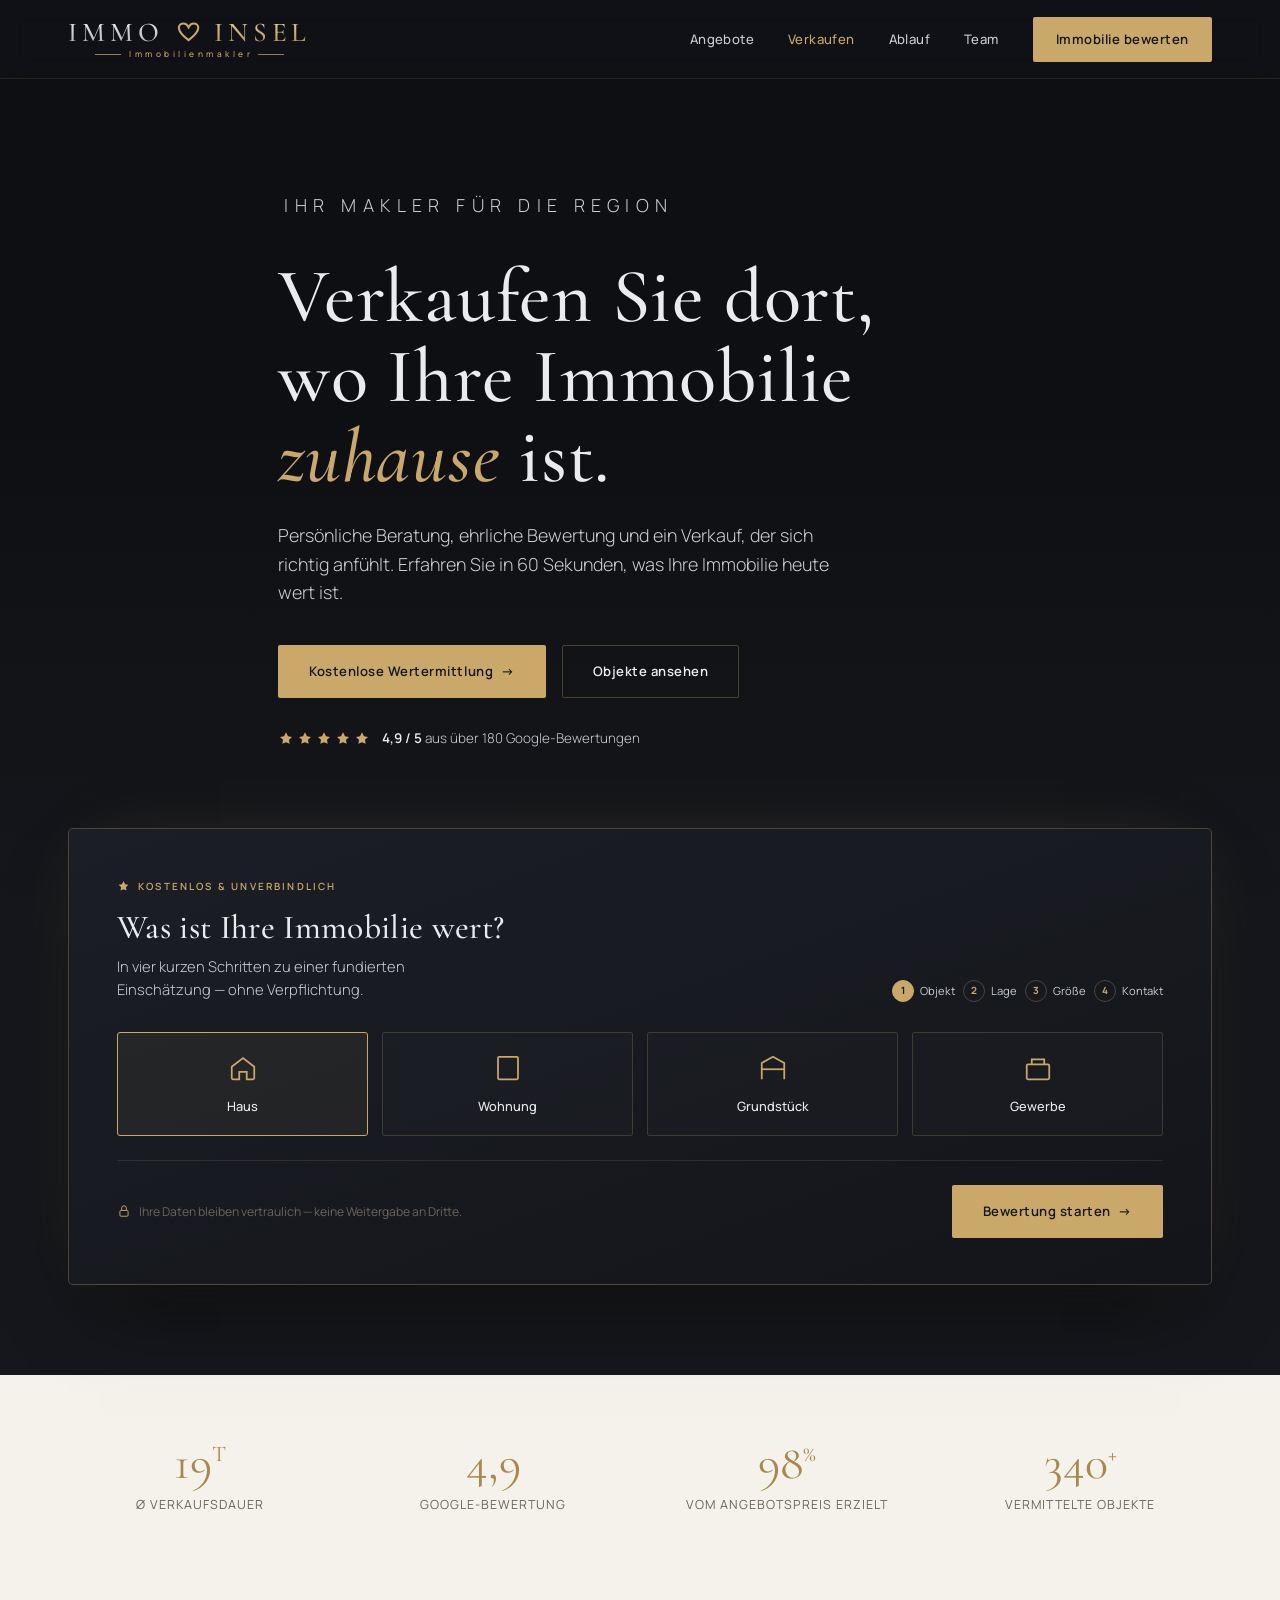
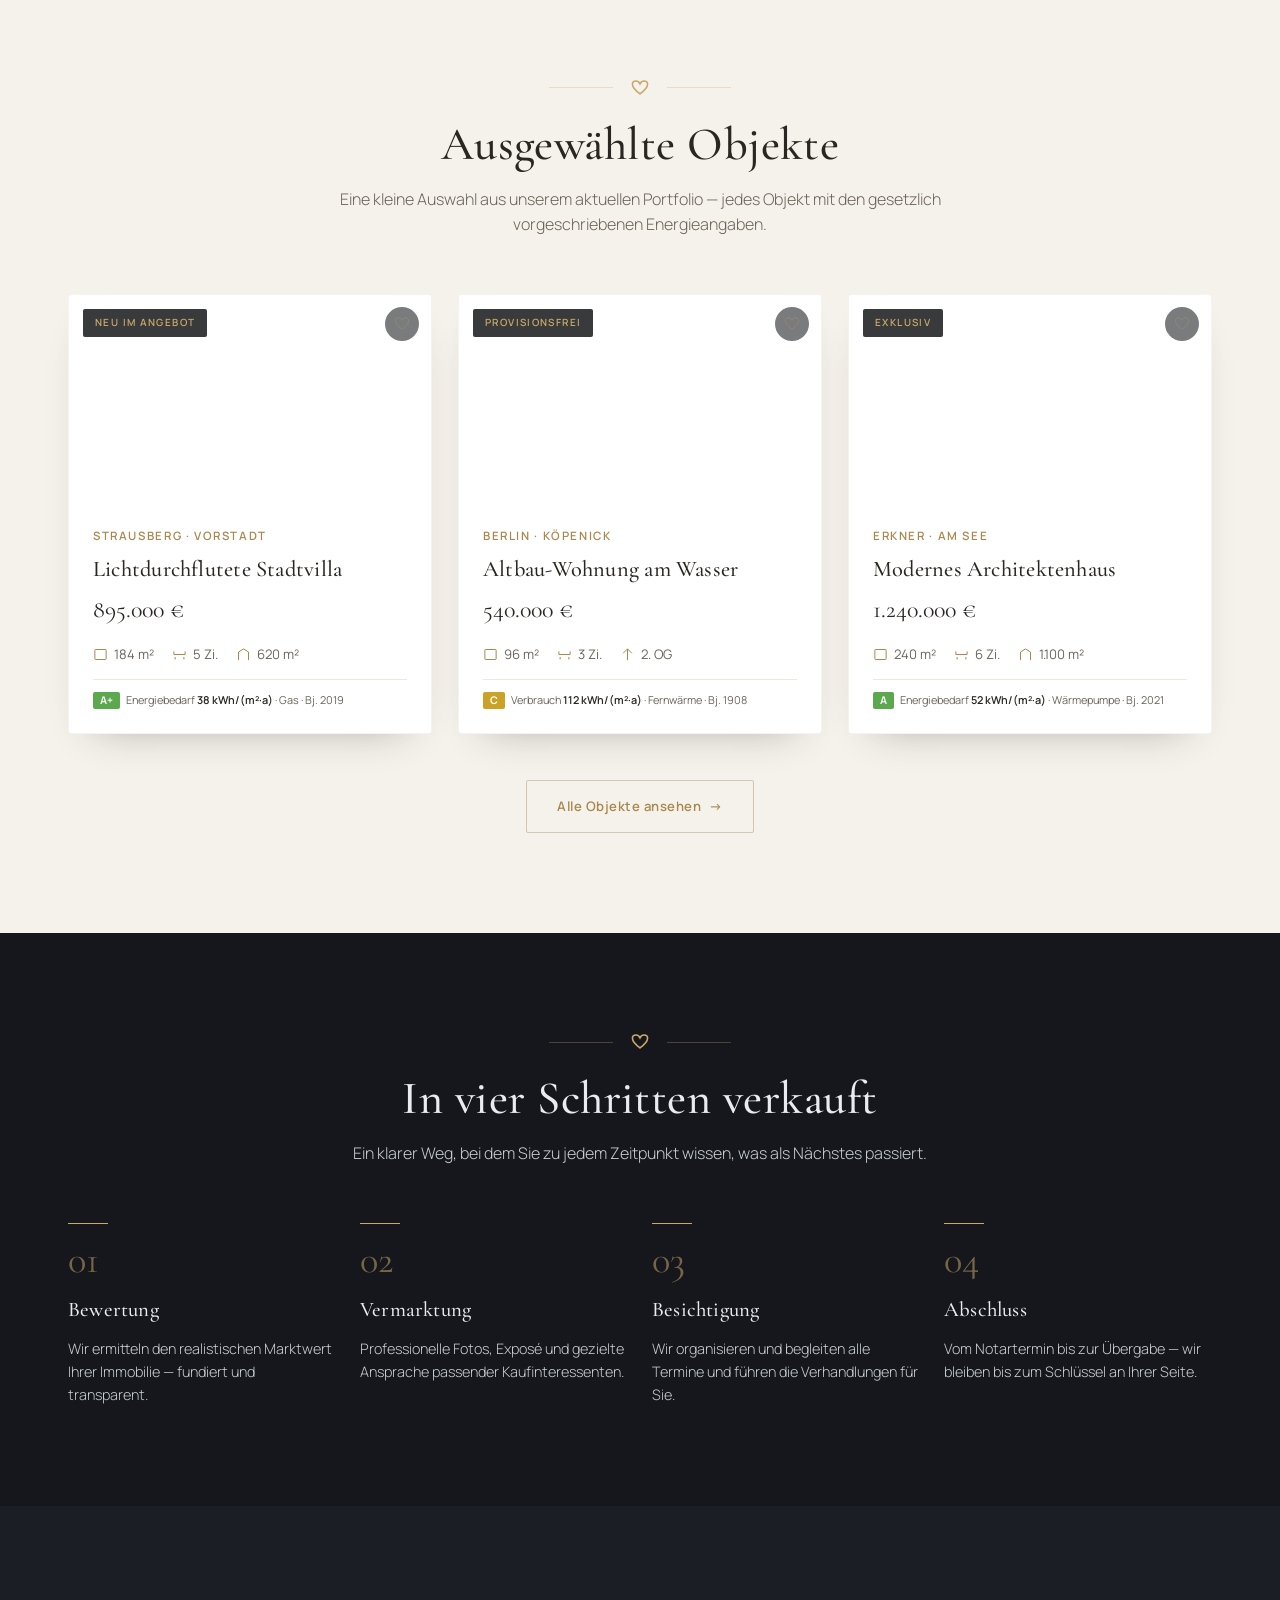
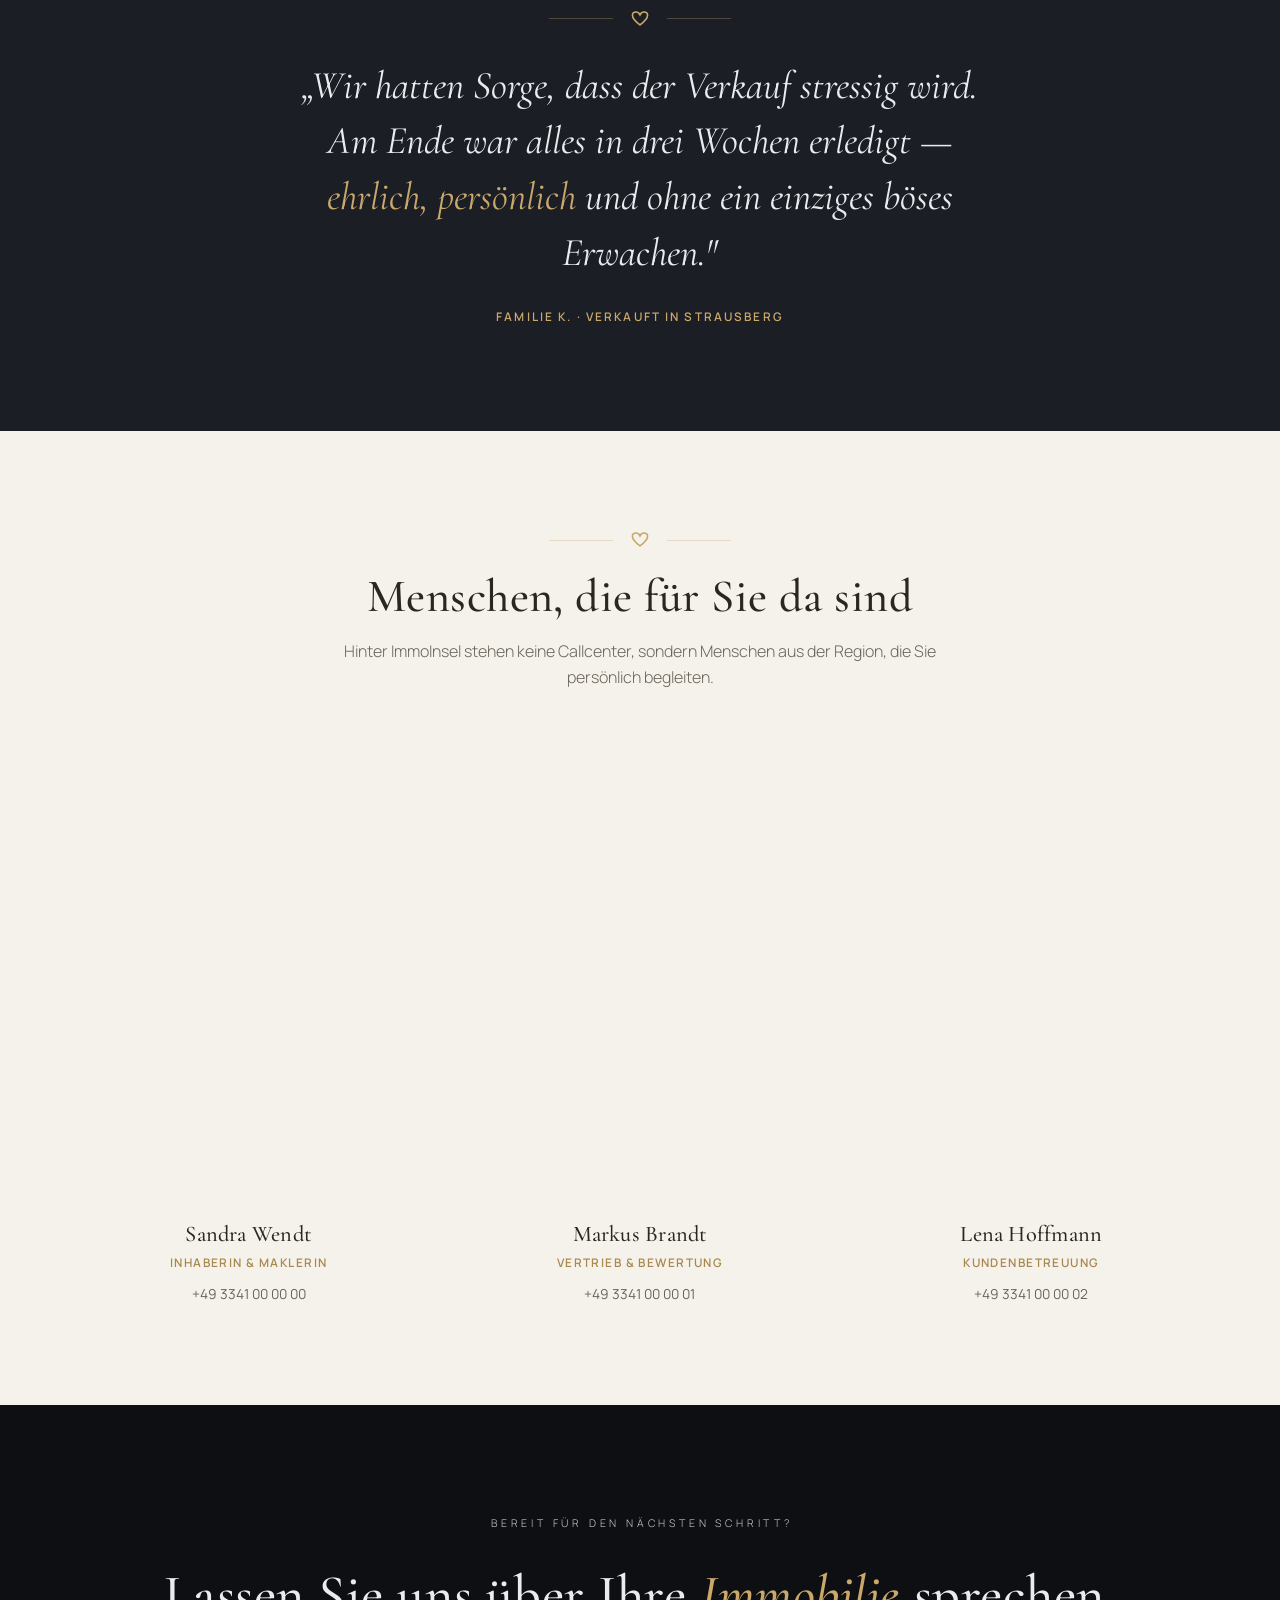
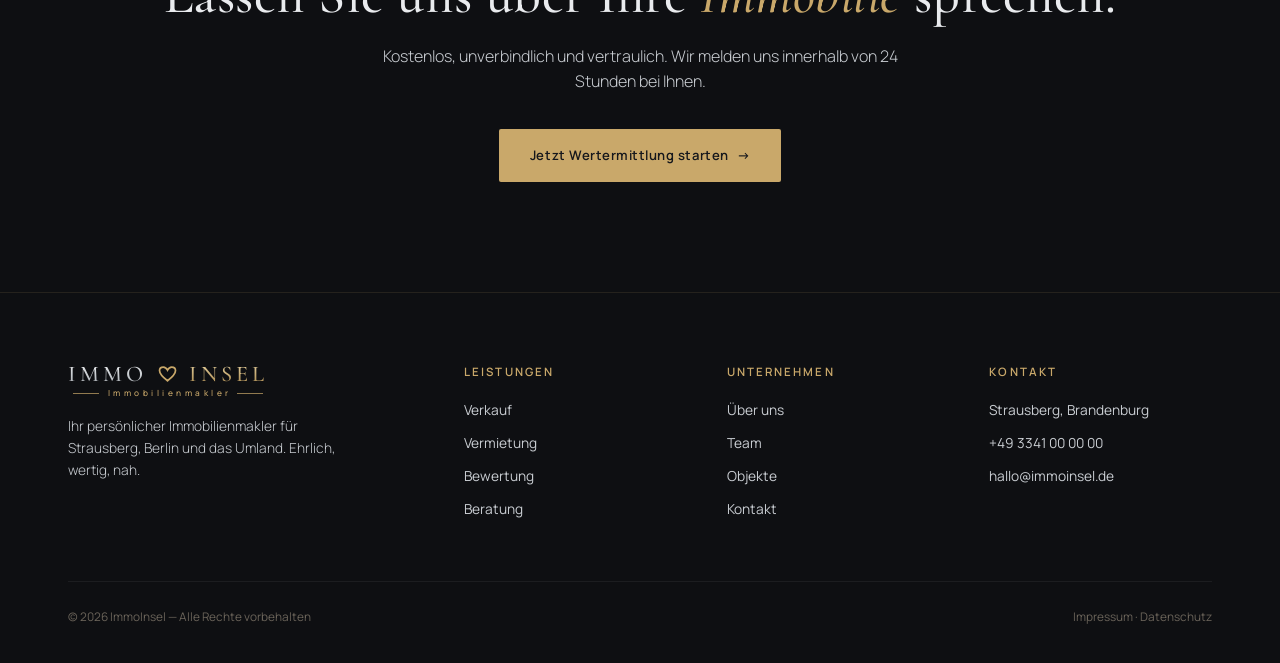
==== index.html @ 636e9824 "ImmoInsel Website – erste Version (One-Page, Impressum/Datenschutz, Upload-Skript)" ====
<!DOCTYPE html>
<html lang="de">
<head>
  <meta charset="UTF-8" />
  <meta name="viewport" content="width=device-width, initial-scale=1.0" />
  <title>ImmoInsel · Immobilienmakler für Strausberg, Berlin &amp; das Umland</title>
  <meta name="description" content="ImmoInsel – Ihr persönlicher Immobilienmakler für Strausberg, Berlin und das Umland. Kostenlose Wertermittlung, ehrliche Beratung und ein Verkauf, der sich richtig anfühlt." />
  <meta name="theme-color" content="#15171C" />
  <link rel="canonical" href="https://www.immoinsel.de/" />

  <!-- Open Graph / Social -->
  <meta property="og:type" content="website" />
  <meta property="og:locale" content="de_DE" />
  <meta property="og:site_name" content="ImmoInsel" />
  <meta property="og:title" content="ImmoInsel · Immobilienmakler für die Region" />
  <meta property="og:description" content="Kostenlose Wertermittlung, ehrliche Beratung und ein Verkauf, der sich richtig anfühlt. Verkaufen Sie dort, wo Ihre Immobilie zuhause ist." />
  <meta property="og:url" content="https://www.immoinsel.de/" />
  <meta property="og:image" content="https://www.immoinsel.de/img/og-image.jpg" />
  <meta property="og:image:width" content="1200" />
  <meta property="og:image:height" content="630" />
  <meta name="twitter:card" content="summary_large_image" />
  <meta name="twitter:title" content="ImmoInsel · Immobilienmakler für die Region" />
  <meta name="twitter:description" content="Kostenlose Wertermittlung und ehrliche Beratung – verkaufen Sie dort, wo Ihre Immobilie zuhause ist." />
  <meta name="twitter:image" content="https://www.immoinsel.de/img/og-image.jpg" />

  <!-- RealEstateAgent strukturierte Daten (Beispieldaten – bitte anpassen) -->
  <script type="application/ld+json">
  {
    "@context": "https://schema.org",
    "@type": "RealEstateAgent",
    "name": "ImmoInsel",
    "image": "https://www.immoinsel.de/img/og-image.jpg",
    "url": "https://www.immoinsel.de/",
    "telephone": "+49 3341 000000",
    "email": "hallo@immoinsel.de",
    "priceRange": "€€€",
    "address": {
      "@type": "PostalAddress",
      "streetAddress": "Musterstraße 1",
      "postalCode": "15344",
      "addressLocality": "Strausberg",
      "addressRegion": "Brandenburg",
      "addressCountry": "DE"
    },
    "areaServed": ["Strausberg", "Berlin", "Erkner", "Fredersdorf", "Rüdersdorf"],
    "aggregateRating": {
      "@type": "AggregateRating",
      "ratingValue": "4.9",
      "reviewCount": "180"
    }
  }
  </script>

  <link rel="icon" href="favicon.ico" sizes="any" />
  <link rel="icon" type="image/svg+xml" href="img/favicon.svg" />
  <link rel="apple-touch-icon" href="img/favicon-180.png" />

  <link rel="preconnect" href="https://fonts.googleapis.com" />
  <link rel="preconnect" href="https://fonts.gstatic.com" crossorigin />
  <link href="https://fonts.googleapis.com/css2?family=Cormorant+Garamond:ital,wght@0,400;0,500;0,600;1,400;1,500&family=Manrope:wght@300;400;500;600;700&display=swap" rel="stylesheet" />
  <link rel="stylesheet" href="css/style.css" />
</head>
<body>

<header id="siteHeader">
  <div class="wrap nav">
    <a href="#top" class="mark" aria-label="ImmoInsel Startseite">
      <span class="mark-row">
        <span class="mark-immo">IMMO</span>
        <svg class="mark-heart" viewBox="0 0 100 90" aria-hidden="true"><path d="M50 78 C20 55 8 38 8 24 C8 12 18 6 28 6 C38 6 46 14 50 22 C54 14 62 6 72 6 C82 6 92 12 92 24 C92 38 80 55 50 78 Z"/></svg>
        <span class="mark-insel">INSEL</span>
      </span>
      <span class="mark-eyebrow">Immobilienmakler</span>
    </a>

    <button class="burger" id="burger" aria-expanded="false" aria-controls="navPanel" aria-label="Menü öffnen" type="button">
      <span></span><span></span><span></span>
    </button>

    <div class="nav-panel" id="navPanel">
      <nav class="nav-links" aria-label="Hauptnavigation">
        <a href="#angebote">Angebote</a>
        <a href="#verkaufen">Verkaufen</a>
        <a href="#ablauf">Ablauf</a>
        <a href="#team">Team</a>
      </nav>
      <a href="#bewertung" class="btn btn-gold">Immobilie bewerten</a>
    </div>
  </div>
</header>

<span id="top"></span>

<!-- HERO -->
<section class="hero">
  <div class="wrap hero-inner">
    <p class="eyebrow reveal d1">Ihr Makler für die Region</p>
    <h1 class="reveal d2">Verkaufen Sie dort,<br>wo Ihre Immobilie <em>zuhause</em> ist.</h1>
    <p class="reveal d3">Persönliche Beratung, ehrliche Bewertung und ein Verkauf, der sich richtig anfühlt. Erfahren Sie in 60 Sekunden, was Ihre Immobilie heute wert ist.</p>
    <div class="hero-cta reveal d4">
      <a href="#bewertung" class="btn btn-gold">Kostenlose Wertermittlung <span class="btn-arrow">→</span></a>
      <a href="#angebote" class="btn btn-ghost">Objekte ansehen</a>
    </div>
    <div class="hero-rating reveal d5">
      <span class="stars" aria-hidden="true">
        <svg viewBox="0 0 24 24"><path d="M12 2l3 6 6 .9-4.5 4.3 1 6.1L12 17l-5.5 2.3 1-6.1L3 8.9 9 8z"/></svg>
        <svg viewBox="0 0 24 24"><path d="M12 2l3 6 6 .9-4.5 4.3 1 6.1L12 17l-5.5 2.3 1-6.1L3 8.9 9 8z"/></svg>
        <svg viewBox="0 0 24 24"><path d="M12 2l3 6 6 .9-4.5 4.3 1 6.1L12 17l-5.5 2.3 1-6.1L3 8.9 9 8z"/></svg>
        <svg viewBox="0 0 24 24"><path d="M12 2l3 6 6 .9-4.5 4.3 1 6.1L12 17l-5.5 2.3 1-6.1L3 8.9 9 8z"/></svg>
        <svg viewBox="0 0 24 24"><path d="M12 2l3 6 6 .9-4.5 4.3 1 6.1L12 17l-5.5 2.3 1-6.1L3 8.9 9 8z"/></svg>
      </span>
      <small><b>4,9 / 5</b> aus über 180 Google-Bewertungen</small>
    </div>
  </div>
</section>

<!-- VALUATION -->
<section class="valuation" id="bewertung">
  <div class="wrap">
    <div class="vcard">
      <span class="vcard-ribbon"><svg viewBox="0 0 24 24" aria-hidden="true"><path d="M12 2l3 6 6 .9-4.5 4.3 1 6.1L12 17l-5.5 2.3 1-6.1L3 8.9 9 8z"/></svg>Kostenlos &amp; unverbindlich</span>
      <div class="vcard-head">
        <div>
          <h2>Was ist Ihre Immobilie wert?</h2>
          <p>In vier kurzen Schritten zu einer fundierten Einschätzung — ohne Verpflichtung.</p>
        </div>
        <div class="steps">
          <i class="on"><b>1</b>Objekt</i><i><b>2</b>Lage</i><i><b>3</b>Größe</i><i><b>4</b>Kontakt</i>
        </div>
      </div>
      <div class="chips" role="group" aria-label="Objektart wählen">
        <button class="chip sel" type="button"><svg viewBox="0 0 24 24" aria-hidden="true"><path d="M3 11l9-7 9 7v9a1 1 0 01-1 1h-5v-6H9v6H4a1 1 0 01-1-1z"/></svg><span>Haus</span></button>
        <button class="chip" type="button"><svg viewBox="0 0 24 24" aria-hidden="true"><rect x="4" y="3" width="16" height="18" rx="1"/><path d="M9 8h.01M15 8h.01M9 12h.01M15 12h.01M9 16h.01M15 16h.01"/></svg><span>Wohnung</span></button>
        <button class="chip" type="button"><svg viewBox="0 0 24 24" aria-hidden="true"><path d="M3 21V8l9-5 9 5v13"/><path d="M3 13h18"/></svg><span>Grundstück</span></button>
        <button class="chip" type="button"><svg viewBox="0 0 24 24" aria-hidden="true"><rect x="3" y="9" width="18" height="12" rx="1"/><path d="M7 9V5h10v4"/></svg><span>Gewerbe</span></button>
      </div>
      <div class="vcard-foot">
        <small><svg viewBox="0 0 24 24" aria-hidden="true"><rect x="5" y="11" width="14" height="10" rx="2"/><path d="M8 11V7a4 4 0 018 0v4"/></svg>Ihre Daten bleiben vertraulich — keine Weitergabe an Dritte.</small>
        <a href="mailto:hallo@immoinsel.de?subject=Kostenlose%20Wertermittlung" class="btn btn-gold">Bewertung starten <span class="btn-arrow">→</span></a>
      </div>
    </div>
  </div>
</section>

<!-- TRUST -->
<section class="trust">
  <div class="wrap trust-grid">
    <div class="stat"><div class="n">19<em>T</em></div><div class="l">Ø Verkaufsdauer</div></div>
    <div class="stat"><div class="n">4,9</div><div class="l">Google-Bewertung</div></div>
    <div class="stat"><div class="n">98<em>%</em></div><div class="l">Vom Angebotspreis erzielt</div></div>
    <div class="stat"><div class="n">340<em>+</em></div><div class="l">Vermittelte Objekte</div></div>
  </div>
</section>

<!-- LISTINGS -->
<section class="section section-cream" id="angebote">
  <div class="wrap">
    <div class="s-head">
      <div class="hdiv"><span></span><svg viewBox="0 0 100 90" aria-hidden="true"><path d="M50 78 C20 55 8 38 8 24 C8 12 18 6 28 6 C38 6 46 14 50 22 C54 14 62 6 72 6 C82 6 92 12 92 24 C92 38 80 55 50 78 Z"/></svg><span></span></div>
      <h2>Ausgewählte Objekte</h2>
      <p>Eine kleine Auswahl aus unserem aktuellen Portfolio — jedes Objekt mit den gesetzlich vorgeschriebenen Energieangaben.</p>
    </div>
    <div class="listings">
      <article class="lcard">
        <div class="lcard-img" style="background-image:url('https://images.unsplash.com/photo-1564013799919-ab600027ffc6?auto=format&fit=crop&w=800&q=80')">
          <span class="lcard-tag">Neu im Angebot</span>
          <button class="lcard-fav" type="button" aria-label="Objekt merken" aria-pressed="false"><svg viewBox="0 0 100 90" aria-hidden="true"><path d="M50 78 C20 55 8 38 8 24 C8 12 18 6 28 6 C38 6 46 14 50 22 C54 14 62 6 72 6 C82 6 92 12 92 24 C92 38 80 55 50 78 Z"/></svg></button>
        </div>
        <div class="lcard-body">
          <div class="lcard-loc">Strausberg · Vorstadt</div>
          <h3>Lichtdurchflutete Stadtvilla</h3>
          <div class="lcard-price">895.000 €</div>
          <div class="lcard-facts">
            <span><svg viewBox="0 0 24 24" aria-hidden="true"><rect x="3" y="4" width="18" height="16" rx="1"/></svg>184 m²</span>
            <span><svg viewBox="0 0 24 24" aria-hidden="true"><path d="M3 12h18M3 12V7M21 12V7M5 20v-4M19 20v-4"/></svg>5 Zi.</span>
            <span><svg viewBox="0 0 24 24" aria-hidden="true"><path d="M4 21V8l8-5 8 5v13"/></svg>620 m²</span>
          </div>
          <div class="lcard-energy"><span class="ebadge">A+</span> Energiebedarf <b>38 kWh/(m²·a)</b> · Gas · Bj. 2019</div>
        </div>
      </article>
      <article class="lcard">
        <div class="lcard-img" style="background-image:url('https://images.unsplash.com/photo-1502672260266-1c1ef2d93688?auto=format&fit=crop&w=800&q=80')">
          <span class="lcard-tag">Provisionsfrei</span>
          <button class="lcard-fav" type="button" aria-label="Objekt merken" aria-pressed="false"><svg viewBox="0 0 100 90" aria-hidden="true"><path d="M50 78 C20 55 8 38 8 24 C8 12 18 6 28 6 C38 6 46 14 50 22 C54 14 62 6 72 6 C82 6 92 12 92 24 C92 38 80 55 50 78 Z"/></svg></button>
        </div>
        <div class="lcard-body">
          <div class="lcard-loc">Berlin · Köpenick</div>
          <h3>Altbau-Wohnung am Wasser</h3>
          <div class="lcard-price">540.000 €</div>
          <div class="lcard-facts">
            <span><svg viewBox="0 0 24 24" aria-hidden="true"><rect x="3" y="4" width="18" height="16" rx="1"/></svg>96 m²</span>
            <span><svg viewBox="0 0 24 24" aria-hidden="true"><path d="M3 12h18M3 12V7M21 12V7M5 20v-4M19 20v-4"/></svg>3 Zi.</span>
            <span><svg viewBox="0 0 24 24" aria-hidden="true"><path d="M12 3v18M5 10l7-7 7 7"/></svg>2. OG</span>
          </div>
          <div class="lcard-energy"><span class="ebadge" style="background:#C9A227">C</span> Verbrauch <b>112 kWh/(m²·a)</b> · Fernwärme · Bj. 1908</div>
        </div>
      </article>
      <article class="lcard">
        <div class="lcard-img" style="background-image:url('https://images.unsplash.com/photo-1568605114967-8130f3a36994?auto=format&fit=crop&w=800&q=80')">
          <span class="lcard-tag">Exklusiv</span>
          <button class="lcard-fav" type="button" aria-label="Objekt merken" aria-pressed="false"><svg viewBox="0 0 100 90" aria-hidden="true"><path d="M50 78 C20 55 8 38 8 24 C8 12 18 6 28 6 C38 6 46 14 50 22 C54 14 62 6 72 6 C82 6 92 12 92 24 C92 38 80 55 50 78 Z"/></svg></button>
        </div>
        <div class="lcard-body">
          <div class="lcard-loc">Erkner · am See</div>
          <h3>Modernes Architektenhaus</h3>
          <div class="lcard-price">1.240.000 €</div>
          <div class="lcard-facts">
            <span><svg viewBox="0 0 24 24" aria-hidden="true"><rect x="3" y="4" width="18" height="16" rx="1"/></svg>240 m²</span>
            <span><svg viewBox="0 0 24 24" aria-hidden="true"><path d="M3 12h18M3 12V7M21 12V7M5 20v-4M19 20v-4"/></svg>6 Zi.</span>
            <span><svg viewBox="0 0 24 24" aria-hidden="true"><path d="M4 21V8l8-5 8 5v13"/></svg>1.100 m²</span>
          </div>
          <div class="lcard-energy"><span class="ebadge">A</span> Energiebedarf <b>52 kWh/(m²·a)</b> · Wärmepumpe · Bj. 2021</div>
        </div>
      </article>
    </div>
    <div style="text-align:center;margin-top:46px">
      <a href="#bewertung" class="btn btn-ghost" style="border-color:rgba(168,136,78,.4);color:var(--gold-deep)">Alle Objekte ansehen <span class="btn-arrow">→</span></a>
    </div>
  </div>
</section>

<!-- PROCESS -->
<section class="section" id="ablauf">
  <div class="wrap">
    <div class="s-head">
      <div class="hdiv"><span></span><svg viewBox="0 0 100 90" aria-hidden="true"><path d="M50 78 C20 55 8 38 8 24 C8 12 18 6 28 6 C38 6 46 14 50 22 C54 14 62 6 72 6 C82 6 92 12 92 24 C92 38 80 55 50 78 Z"/></svg><span></span></div>
      <h2>In vier Schritten verkauft</h2>
      <p>Ein klarer Weg, bei dem Sie zu jedem Zeitpunkt wissen, was als Nächstes passiert.</p>
    </div>
    <div class="process">
      <div class="pstep"><div class="pnum">01</div><h3>Bewertung</h3><p>Wir ermitteln den realistischen Marktwert Ihrer Immobilie — fundiert und transparent.</p></div>
      <div class="pstep"><div class="pnum">02</div><h3>Vermarktung</h3><p>Professionelle Fotos, Exposé und gezielte Ansprache passender Kaufinteressenten.</p></div>
      <div class="pstep"><div class="pnum">03</div><h3>Besichtigung</h3><p>Wir organisieren und begleiten alle Termine und führen die Verhandlungen für Sie.</p></div>
      <div class="pstep"><div class="pnum">04</div><h3>Abschluss</h3><p>Vom Notartermin bis zur Übergabe — wir bleiben bis zum Schlüssel an Ihrer Seite.</p></div>
    </div>
  </div>
</section>

<!-- TESTIMONIAL -->
<section class="quote-sec">
  <div class="wrap quote">
    <div class="hdiv"><span></span><svg viewBox="0 0 100 90" aria-hidden="true"><path d="M50 78 C20 55 8 38 8 24 C8 12 18 6 28 6 C38 6 46 14 50 22 C54 14 62 6 72 6 C82 6 92 12 92 24 C92 38 80 55 50 78 Z"/></svg><span></span></div>
    <p>„Wir hatten Sorge, dass der Verkauf stressig wird. Am Ende war alles in drei Wochen erledigt — <em>ehrlich, persönlich</em> und ohne ein einziges böses Erwachen."</p>
    <div class="who">Familie K. · verkauft in Strausberg</div>
  </div>
</section>

<!-- TEAM -->
<section class="section section-cream" id="team">
  <div class="wrap">
    <div class="s-head">
      <div class="hdiv"><span></span><svg viewBox="0 0 100 90" aria-hidden="true"><path d="M50 78 C20 55 8 38 8 24 C8 12 18 6 28 6 C38 6 46 14 50 22 C54 14 62 6 72 6 C82 6 92 12 92 24 C92 38 80 55 50 78 Z"/></svg><span></span></div>
      <h2>Menschen, die für Sie da sind</h2>
      <p>Hinter ImmoInsel stehen keine Callcenter, sondern Menschen aus der Region, die Sie persönlich begleiten.</p>
    </div>
    <div class="team">
      <div class="tcard">
        <div class="tcard-img" style="background-image:url('https://images.unsplash.com/photo-1560250097-0b93528c311a?auto=format&fit=crop&w=600&q=80')"></div>
        <h3>Sandra Wendt</h3><div class="role">Inhaberin &amp; Maklerin</div><div class="tel">+49 3341 00 00 00</div>
      </div>
      <div class="tcard">
        <div class="tcard-img" style="background-image:url('https://images.unsplash.com/photo-1507003211169-0a1dd7228f2d?auto=format&fit=crop&w=600&q=80')"></div>
        <h3>Markus Brandt</h3><div class="role">Vertrieb &amp; Bewertung</div><div class="tel">+49 3341 00 00 01</div>
      </div>
      <div class="tcard">
        <div class="tcard-img" style="background-image:url('https://images.unsplash.com/photo-1438761681033-6461ffad8d80?auto=format&fit=crop&w=600&q=80')"></div>
        <h3>Lena Hoffmann</h3><div class="role">Kundenbetreuung</div><div class="tel">+49 3341 00 00 02</div>
      </div>
    </div>
  </div>
</section>

<!-- CTA -->
<section class="cta" id="verkaufen">
  <div class="wrap">
    <p class="eyebrow">Bereit für den nächsten Schritt?</p>
    <h2>Lassen Sie uns über Ihre <em>Immobilie</em> sprechen.</h2>
    <p>Kostenlos, unverbindlich und vertraulich. Wir melden uns innerhalb von 24 Stunden bei Ihnen.</p>
    <a href="#bewertung" class="btn btn-gold">Jetzt Wertermittlung starten <span class="btn-arrow">→</span></a>
  </div>
</section>

<!-- FOOTER -->
<footer>
  <div class="wrap">
    <div class="foot-grid">
      <div class="foot-col">
        <span class="mark">
          <span class="mark-row" style="font-size:1.4rem">
            <span class="mark-immo">IMMO</span>
            <svg class="mark-heart" viewBox="0 0 100 90" aria-hidden="true"><path d="M50 78 C20 55 8 38 8 24 C8 12 18 6 28 6 C38 6 46 14 50 22 C54 14 62 6 72 6 C82 6 92 12 92 24 C92 38 80 55 50 78 Z"/></svg>
            <span class="mark-insel">INSEL</span>
          </span>
          <span class="mark-eyebrow">Immobilienmakler</span>
        </span>
        <p>Ihr persönlicher Immobilienmakler für Strausberg, Berlin und das Umland. Ehrlich, wertig, nah.</p>
      </div>
      <div class="foot-col"><h4>Leistungen</h4><a href="#verkaufen">Verkauf</a><a href="#verkaufen">Vermietung</a><a href="#bewertung">Bewertung</a><a href="#ablauf">Beratung</a></div>
      <div class="foot-col"><h4>Unternehmen</h4><a href="#team">Über uns</a><a href="#team">Team</a><a href="#angebote">Objekte</a><a href="mailto:hallo@immoinsel.de">Kontakt</a></div>
      <div class="foot-col"><h4>Kontakt</h4><a href="#">Strausberg, Brandenburg</a><a href="tel:+493341000000">+49 3341 00 00 00</a><a href="mailto:hallo@immoinsel.de">hallo@immoinsel.de</a></div>
    </div>
    <div class="foot-bar">
      <span>© <span id="jahr">2026</span> ImmoInsel — Alle Rechte vorbehalten</span>
      <span><a href="impressum.html">Impressum</a> · <a href="datenschutz.html">Datenschutz</a></span>
    </div>
  </div>
</footer>

<script src="js/main.js"></script>
</body>
</html>
---- css/style.css ----
/* =========================================================
   ImmoInsel · Immobilienmakler – Gestaltung
   Anthrazit + Champagner-Gold, Cormorant Garamond / Manrope
   ========================================================= */
:root{
  --ink:#0E0F12;--anthracite:#15171C;--anthracite-2:#1B1E25;
  --gold:#C9A86A;--gold-lite:#E7D2A0;--gold-deep:#A8884E;
  --silver:#C9CDD2;--platinum:#E9EBEE;
  --cream:#F5F2EB;--cream-2:#EDE8DD;--cream-ink:#2A2622;--cream-mute:#6B645A;
  --line:rgba(201,168,106,.30);
  --serif:'Cormorant Garamond',Georgia,serif;
  --sans:'Manrope',system-ui,-apple-system,sans-serif;
}
*{margin:0;padding:0;box-sizing:border-box}
html{scroll-behavior:smooth}
body{font-family:var(--sans);background:var(--anthracite);color:var(--platinum);line-height:1.6;-webkit-font-smoothing:antialiased;overflow-x:hidden}
.wrap{max-width:1200px;margin:0 auto;padding:0 28px}
a{color:inherit;text-decoration:none}
img{max-width:100%;display:block}

/* Wordmark */
.mark{display:inline-flex;flex-direction:column;align-items:center;line-height:1}
.mark-row{font-family:var(--serif);font-weight:500;font-size:1.7rem;letter-spacing:.18em;display:flex;align-items:center;gap:.5em}
.mark-immo{background:linear-gradient(180deg,#EDEFF1,#A9AEB4);-webkit-background-clip:text;background-clip:text;color:transparent}
.mark-insel{background:linear-gradient(180deg,var(--gold-lite),var(--gold-deep));-webkit-background-clip:text;background-clip:text;color:transparent}
.mark-heart{width:.85em;height:.85em;flex:none}
.mark-heart path{fill:none;stroke:var(--gold);stroke-width:9}
.mark-eyebrow{display:flex;align-items:center;gap:.6em;margin-top:.45em;font-family:var(--sans);font-weight:500;font-size:.52rem;letter-spacing:.42em;color:var(--gold);text-indent:.42em}
.mark-eyebrow::before,.mark-eyebrow::after{content:"";width:26px;height:1px;background:var(--gold);opacity:.7}

/* Heart divider (signature) */
.hdiv{display:flex;align-items:center;justify-content:center;gap:18px;margin:0 auto}
.hdiv span{height:1px;width:64px;background:var(--line)}
.hdiv svg{width:18px;height:18px}
.hdiv svg path{fill:none;stroke:var(--gold);stroke-width:9}

/* Buttons */
.btn{display:inline-flex;align-items:center;gap:.6em;font-weight:600;font-size:.82rem;letter-spacing:.04em;padding:15px 30px;border-radius:2px;cursor:pointer;border:1px solid transparent;transition:.25s ease;font-family:var(--sans)}
.btn-gold{background:var(--gold);color:#15171C}
.btn-gold:hover{background:var(--gold-lite);transform:translateY(-2px)}
.btn-ghost{border-color:var(--line);color:var(--platinum)}
.btn-ghost:hover{border-color:var(--gold);color:var(--gold)}
.btn-arrow{transition:transform .25s ease}
.btn:hover .btn-arrow{transform:translateX(4px)}
.eyebrow{font-size:.66rem;letter-spacing:.36em;font-weight:600;color:var(--gold);text-transform:uppercase;text-indent:.36em}
h1,h2,h3{font-family:var(--serif);font-weight:500;letter-spacing:.01em}

/* Header */
header{position:fixed;top:0;left:0;right:0;z-index:50;backdrop-filter:blur(12px);background:rgba(17,19,24,.72);border-bottom:1px solid rgba(201,168,106,.12)}
.nav{display:flex;align-items:center;justify-content:space-between;height:78px}
.nav-panel{display:flex;align-items:center;gap:34px}
.nav-links{display:flex;gap:34px;font-size:.82rem;font-weight:500;letter-spacing:.03em}
.nav-links a{color:var(--silver);transition:color .2s}
.nav-links a:hover,.nav-links a.active{color:var(--gold)}
.nav .btn{padding:11px 22px}
.burger{display:none;flex-direction:column;gap:5px;cursor:pointer;background:none;border:0;padding:6px}
.burger span{width:24px;height:1.5px;background:var(--gold);transition:.25s ease}
.burger[aria-expanded="true"] span:nth-child(1){transform:translateY(6.5px) rotate(45deg)}
.burger[aria-expanded="true"] span:nth-child(2){opacity:0}
.burger[aria-expanded="true"] span:nth-child(3){transform:translateY(-6.5px) rotate(-45deg)}

/* Hero */
.hero{position:relative;min-height:100vh;display:flex;align-items:center;padding:120px 0 80px;
  background:linear-gradient(180deg,rgba(14,15,18,.80) 0%,rgba(14,15,18,.55) 45%,rgba(21,23,28,.96) 100%),#0E0F12 url("https://images.unsplash.com/photo-1600585154340-be6161a56a0c?auto=format&fit=crop&w=1600&q=80") center/cover no-repeat}
.hero-inner{max-width:780px}
.hero h1{font-size:clamp(2.7rem,6vw,4.8rem);line-height:1.04;margin:22px 0 24px;color:var(--platinum)}
.hero h1 em{font-style:italic;color:var(--gold)}
.hero p{font-size:1.12rem;color:var(--silver);max-width:560px;font-weight:300;margin-bottom:38px}
.hero-cta{display:flex;gap:16px;flex-wrap:wrap}
.hero-rating{display:flex;align-items:center;gap:12px;margin-top:30px}
.stars{display:flex;gap:3px}
.stars svg{width:16px;height:16px;fill:var(--gold)}
.hero-rating small{font-size:.84rem;color:var(--silver);font-weight:300}
.hero-rating small b{color:var(--platinum);font-weight:600}

.reveal{opacity:0;transform:translateY(24px);animation:rise .9s cubic-bezier(.2,.7,.3,1) forwards}
.d1{animation-delay:.05s}.d2{animation-delay:.2s}.d3{animation-delay:.35s}.d4{animation-delay:.5s}.d5{animation-delay:.62s}
@keyframes rise{to{opacity:1;transform:none}}

/* Valuation card */
.valuation{background:var(--anthracite);padding:0 0 90px}
.vcard{margin-top:-72px;position:relative;z-index:5;background:linear-gradient(160deg,var(--anthracite-2),#13151A);border:1px solid var(--line);border-radius:5px;padding:46px 48px;
  box-shadow:0 40px 80px -30px rgba(0,0,0,.7),0 0 70px -24px rgba(201,168,106,.22)}
.vcard-ribbon{display:inline-flex;align-items:center;gap:8px;font-size:.62rem;letter-spacing:.22em;text-transform:uppercase;color:var(--gold);font-weight:600;margin-bottom:16px}
.vcard-ribbon svg{width:13px;height:13px;fill:var(--gold)}
.vcard-head{display:flex;justify-content:space-between;align-items:flex-end;gap:30px;flex-wrap:wrap;margin-bottom:30px}
.vcard h2{font-size:2.1rem;color:var(--platinum);line-height:1.08}
.vcard-head>div>p{color:var(--silver);font-size:.92rem;font-weight:300;max-width:360px;margin-top:8px}
.steps{display:flex;gap:8px}
.steps i{font-style:normal;font-size:.7rem;color:var(--silver);display:flex;align-items:center;gap:6px}
.steps i b{width:22px;height:22px;border:1px solid var(--line);border-radius:50%;display:grid;place-items:center;font-size:.62rem;color:var(--gold);font-weight:700}
.steps i.on b{background:var(--gold);color:#15171C;border-color:var(--gold)}
.chips{display:grid;grid-template-columns:repeat(4,1fr);gap:14px;margin-bottom:24px}
.chip{border:1px solid rgba(201,168,106,.22);border-radius:3px;padding:20px 14px;text-align:center;cursor:pointer;transition:.2s;background:rgba(255,255,255,.015);font-family:var(--sans)}
.chip:hover,.chip.sel{border-color:var(--gold);background:rgba(201,168,106,.07)}
.chip svg{width:30px;height:30px;stroke:var(--gold);fill:none;stroke-width:1.4;margin-bottom:10px}
.chip span{display:block;font-size:.8rem;color:var(--platinum);font-weight:500}
.vcard-foot{display:flex;justify-content:space-between;align-items:center;gap:20px;flex-wrap:wrap;border-top:1px solid rgba(201,168,106,.14);padding-top:24px}
.vcard-foot small{color:var(--cream-mute);font-size:.76rem;display:flex;align-items:center;gap:8px}
.vcard-foot small svg{width:14px;height:14px;stroke:var(--gold);fill:none;stroke-width:1.6;flex:none}

/* Trust */
.trust{background:var(--cream);color:var(--cream-ink);padding:64px 0}
.trust-grid{display:grid;grid-template-columns:repeat(4,1fr);gap:30px;text-align:center}
.stat .n{font-family:var(--serif);font-size:3rem;color:var(--gold-deep);line-height:1}
.stat .n em{font-style:normal;font-size:1.4rem;vertical-align:super}
.stat .l{font-size:.78rem;letter-spacing:.08em;text-transform:uppercase;color:var(--cream-mute);margin-top:8px}

/* Section base */
.section{padding:100px 0}
.section-cream{background:var(--cream);color:var(--cream-ink)}
.s-head{text-align:center;max-width:640px;margin:0 auto 56px}
.s-head .hdiv{margin-bottom:22px}
.s-head h2{font-size:clamp(2rem,4vw,2.9rem);line-height:1.12;margin-bottom:16px;color:var(--platinum)}
.section-cream .s-head h2{color:var(--cream-ink)}
.s-head p{color:var(--silver);font-weight:300}
.section-cream .s-head p{color:var(--cream-mute)}

/* Listings */
.listings{display:grid;grid-template-columns:repeat(3,1fr);gap:26px}
.lcard{background:#fff;border-radius:4px;overflow:hidden;box-shadow:0 18px 40px -28px rgba(42,38,34,.45);transition:.3s;border:1px solid rgba(42,38,34,.05)}
.lcard:hover{transform:translateY(-6px);box-shadow:0 30px 60px -30px rgba(42,38,34,.55)}
.lcard-img{height:210px;background-size:cover;background-position:center;position:relative}
.lcard-tag{position:absolute;top:14px;left:14px;background:rgba(14,15,18,.82);color:var(--gold);font-size:.62rem;letter-spacing:.14em;text-transform:uppercase;padding:6px 12px;border-radius:2px;font-weight:600}
.lcard-fav{position:absolute;top:12px;right:12px;width:34px;height:34px;border-radius:50%;background:rgba(14,15,18,.55);display:grid;place-items:center;cursor:pointer;transition:.2s;backdrop-filter:blur(2px);border:0}
.lcard-fav:hover,.lcard-fav.on{background:rgba(14,15,18,.85)}
.lcard-fav svg{width:16px;height:16px;stroke:var(--gold);fill:none;stroke-width:1.7}
.lcard-fav.on svg{fill:var(--gold)}
.lcard-body{padding:22px 24px 24px}
.lcard-loc{font-size:.72rem;letter-spacing:.14em;text-transform:uppercase;color:var(--gold-deep);font-weight:600}
.lcard h3{font-size:1.4rem;color:var(--cream-ink);margin:6px 0 4px}
.lcard-price{font-family:var(--serif);font-size:1.5rem;color:var(--cream-ink);margin-bottom:14px}
.lcard-facts{display:flex;gap:18px;font-size:.82rem;color:var(--cream-mute);padding-bottom:14px;border-bottom:1px solid var(--cream-2)}
.lcard-facts span{display:flex;align-items:center;gap:6px}
.lcard-facts svg{width:15px;height:15px;stroke:var(--gold-deep);fill:none;stroke-width:1.6}
.lcard-energy{font-size:.68rem;color:var(--cream-mute);margin-top:12px;line-height:1.5}
.lcard-energy b{color:var(--cream-ink);font-weight:600}
.ebadge{display:inline-block;background:#5BA84F;color:#fff;font-weight:700;padding:1px 7px;border-radius:2px;font-size:.66rem;margin-right:4px}

/* Process */
.process{display:grid;grid-template-columns:repeat(4,1fr);gap:24px}
.pstep{position:relative;padding-top:18px}
.pstep .pnum{font-family:var(--serif);font-size:2.4rem;color:var(--gold);opacity:.55;line-height:1}
.pstep h3{font-size:1.3rem;color:var(--platinum);margin:14px 0 10px}
.pstep p{font-size:.9rem;color:var(--silver);font-weight:300}
.pstep::before{content:"";position:absolute;top:0;left:0;width:40px;height:1px;background:var(--gold)}

/* Testimonial */
.quote-sec{background:var(--anthracite-2);padding:104px 0}
.quote{text-align:center;max-width:780px;margin:0 auto}
.quote .hdiv{margin-bottom:30px}
.quote p{font-family:var(--serif);font-size:clamp(1.6rem,3.4vw,2.45rem);line-height:1.42;color:var(--platinum);font-style:italic;font-weight:400}
.quote p em{color:var(--gold)}
.quote .who{margin-top:28px;font-size:.74rem;letter-spacing:.18em;text-transform:uppercase;color:var(--gold);font-weight:600}

/* Team */
.team{display:grid;grid-template-columns:repeat(3,1fr);gap:30px}
.tcard{text-align:center}
.tcard-img{width:100%;aspect-ratio:4/5;border-radius:4px;background-size:cover;background-position:center;filter:grayscale(.25);transition:.4s}
.tcard:hover .tcard-img{filter:grayscale(0)}
.tcard h3{font-size:1.4rem;margin:18px 0 2px;color:var(--cream-ink)}
.tcard .role{font-size:.74rem;letter-spacing:.12em;text-transform:uppercase;color:var(--gold-deep);font-weight:600}
.tcard .tel{font-size:.86rem;color:var(--cream-mute);margin-top:10px}

/* CTA */
.cta{background:linear-gradient(rgba(14,15,18,.9),rgba(14,15,18,.92)),#0E0F12 url("https://images.unsplash.com/photo-1512917774080-9991f1c4c750?auto=format&fit=crop&w=1600&q=80") center/cover;text-align:center;padding:110px 0}
.cta h2{font-size:clamp(2.2rem,5vw,3.4rem);color:var(--platinum);margin:22px 0 18px;line-height:1.1}
.cta h2 em{font-style:italic;color:var(--gold)}
.cta p{color:var(--silver);font-weight:300;max-width:520px;margin:0 auto 34px}

/* Footer */
footer{background:var(--ink);padding:70px 0 36px;border-top:1px solid rgba(201,168,106,.12)}
.foot-grid{display:grid;grid-template-columns:1.6fr 1fr 1fr 1fr;gap:40px;margin-bottom:50px}
.foot-grid p{color:var(--silver);font-size:.86rem;font-weight:300;margin-top:18px;max-width:300px}
.foot-col h4{font-size:.72rem;letter-spacing:.18em;text-transform:uppercase;color:var(--gold);margin-bottom:18px;font-weight:600}
.foot-col a{display:block;color:var(--silver);font-size:.86rem;margin-bottom:11px;transition:color .2s}
.foot-col a:hover{color:var(--gold)}
.foot-bar{border-top:1px solid rgba(255,255,255,.06);padding-top:26px;display:flex;justify-content:space-between;flex-wrap:wrap;gap:14px;font-size:.74rem;color:var(--cream-mute)}
.foot-bar a{color:var(--cream-mute)}.foot-bar a:hover{color:var(--gold)}

/* ===== Rechtstexte (Impressum / Datenschutz) ===== */
.legal-main{padding:140px 0 90px;background:var(--cream);color:var(--cream-ink);min-height:100vh}
.legal-main .narrow{max-width:820px;margin:0 auto;padding:0 28px}
.legal-main h1{font-size:clamp(2.2rem,5vw,3rem);margin:10px 0 26px;color:var(--cream-ink)}
.legal-main h2{font-family:var(--serif);font-size:1.5rem;margin:34px 0 10px;color:var(--cream-ink)}
.legal-main p{color:var(--cream-ink);margin-bottom:12px;font-weight:300}
.legal-main a{color:var(--gold-deep);text-decoration:underline}
.legal-note{background:rgba(201,168,106,.12);border-left:3px solid var(--gold);padding:14px 18px;border-radius:3px;font-size:.9rem;color:var(--cream-mute)}
.back-link{display:inline-block;color:var(--gold-deep);font-weight:600}

@media(max-width:920px){
  .nav-panel{display:none}
  .burger{display:flex}
  header.open .nav-panel{display:flex;position:absolute;top:78px;left:0;right:0;flex-direction:column;align-items:stretch;gap:0;background:rgba(14,15,18,.98);backdrop-filter:blur(12px);border-bottom:1px solid var(--line);padding:12px 0}
  header.open .nav-links{flex-direction:column;gap:0}
  header.open .nav-links a{padding:14px 28px}
  header.open .nav-panel .btn{margin:12px 28px 6px;justify-content:center}
  .chips{grid-template-columns:repeat(2,1fr)}
  .trust-grid,.listings,.process,.team{grid-template-columns:1fr 1fr}
  .foot-grid{grid-template-columns:1fr 1fr}
  .vcard{padding:34px 26px}
}
@media(max-width:560px){
  .trust-grid,.listings,.process,.team,.chips,.foot-grid{grid-template-columns:1fr}
  .wrap{padding:0 20px}.hero h1{font-size:2.4rem}
}
@media (prefers-reduced-motion:reduce){*{animation:none!important;transition:none!important;scroll-behavior:auto!important}}
:focus-visible{outline:2px solid var(--gold);outline-offset:3px}
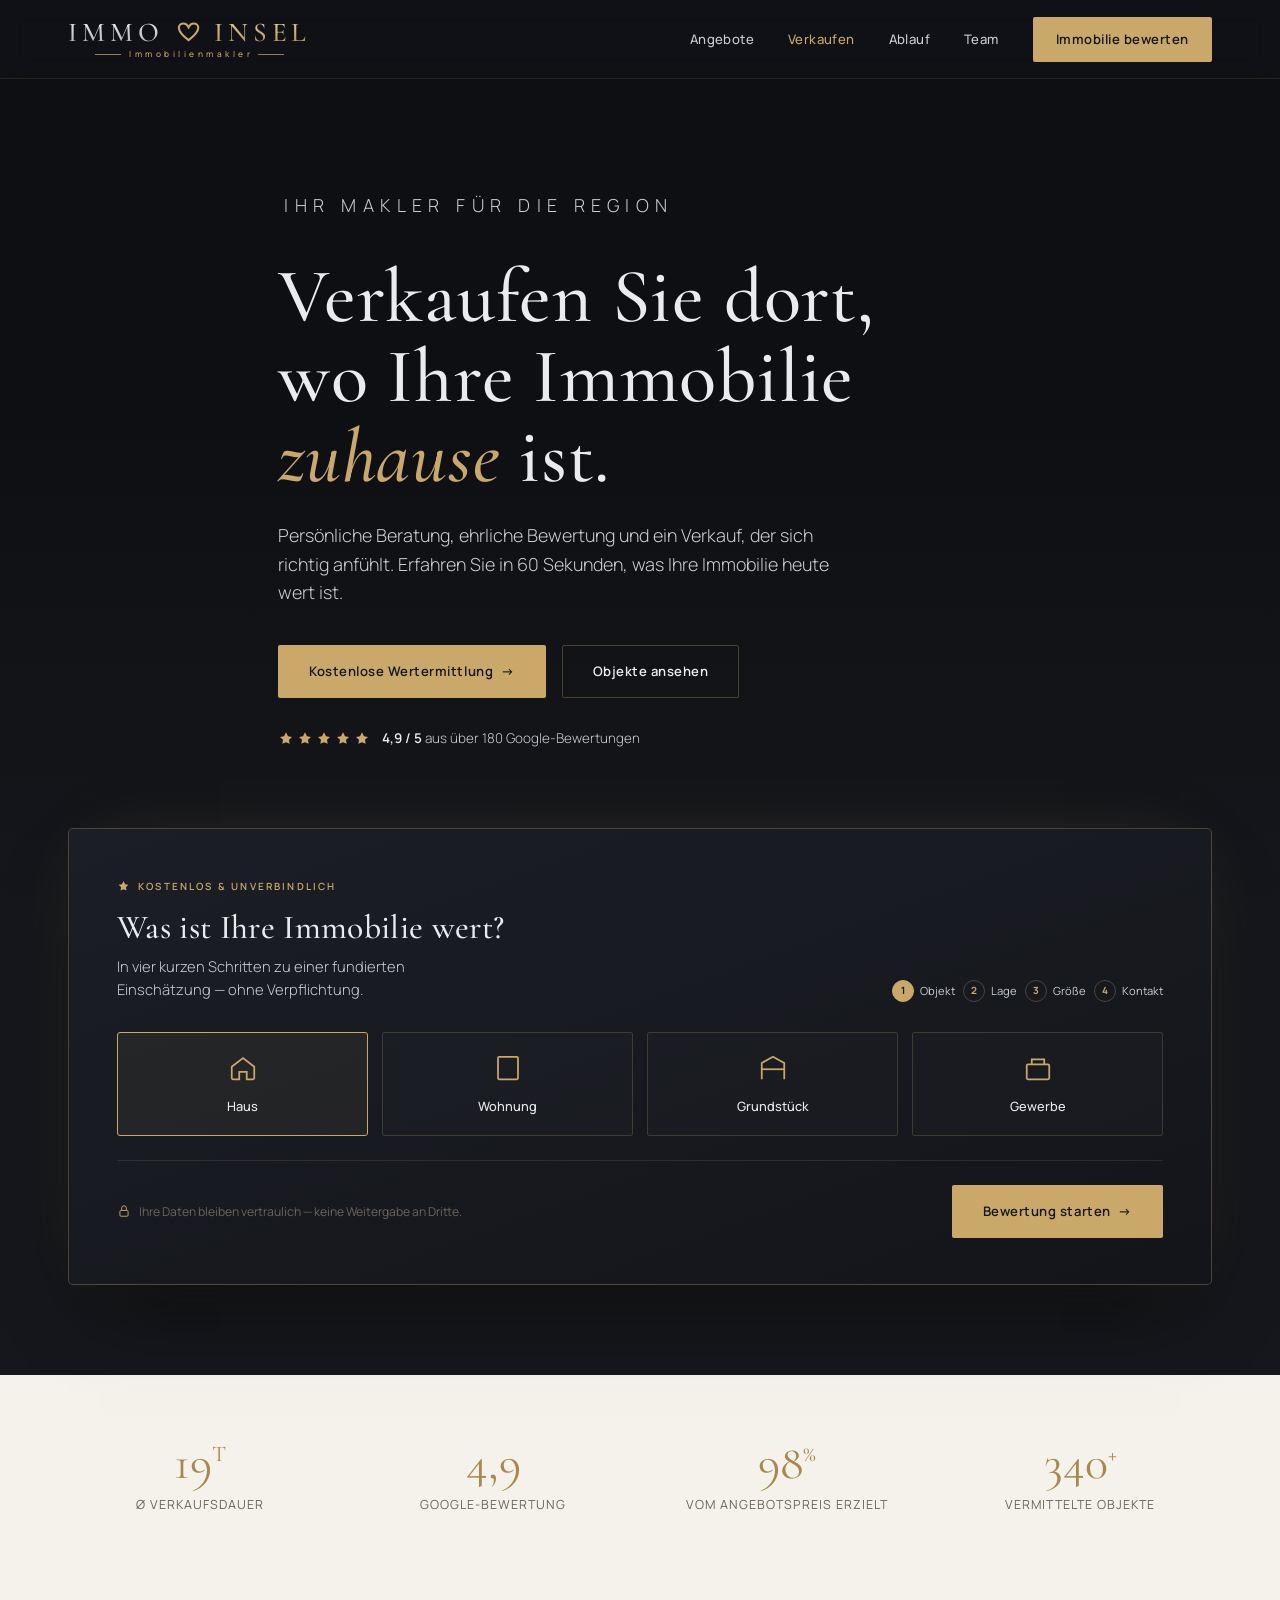
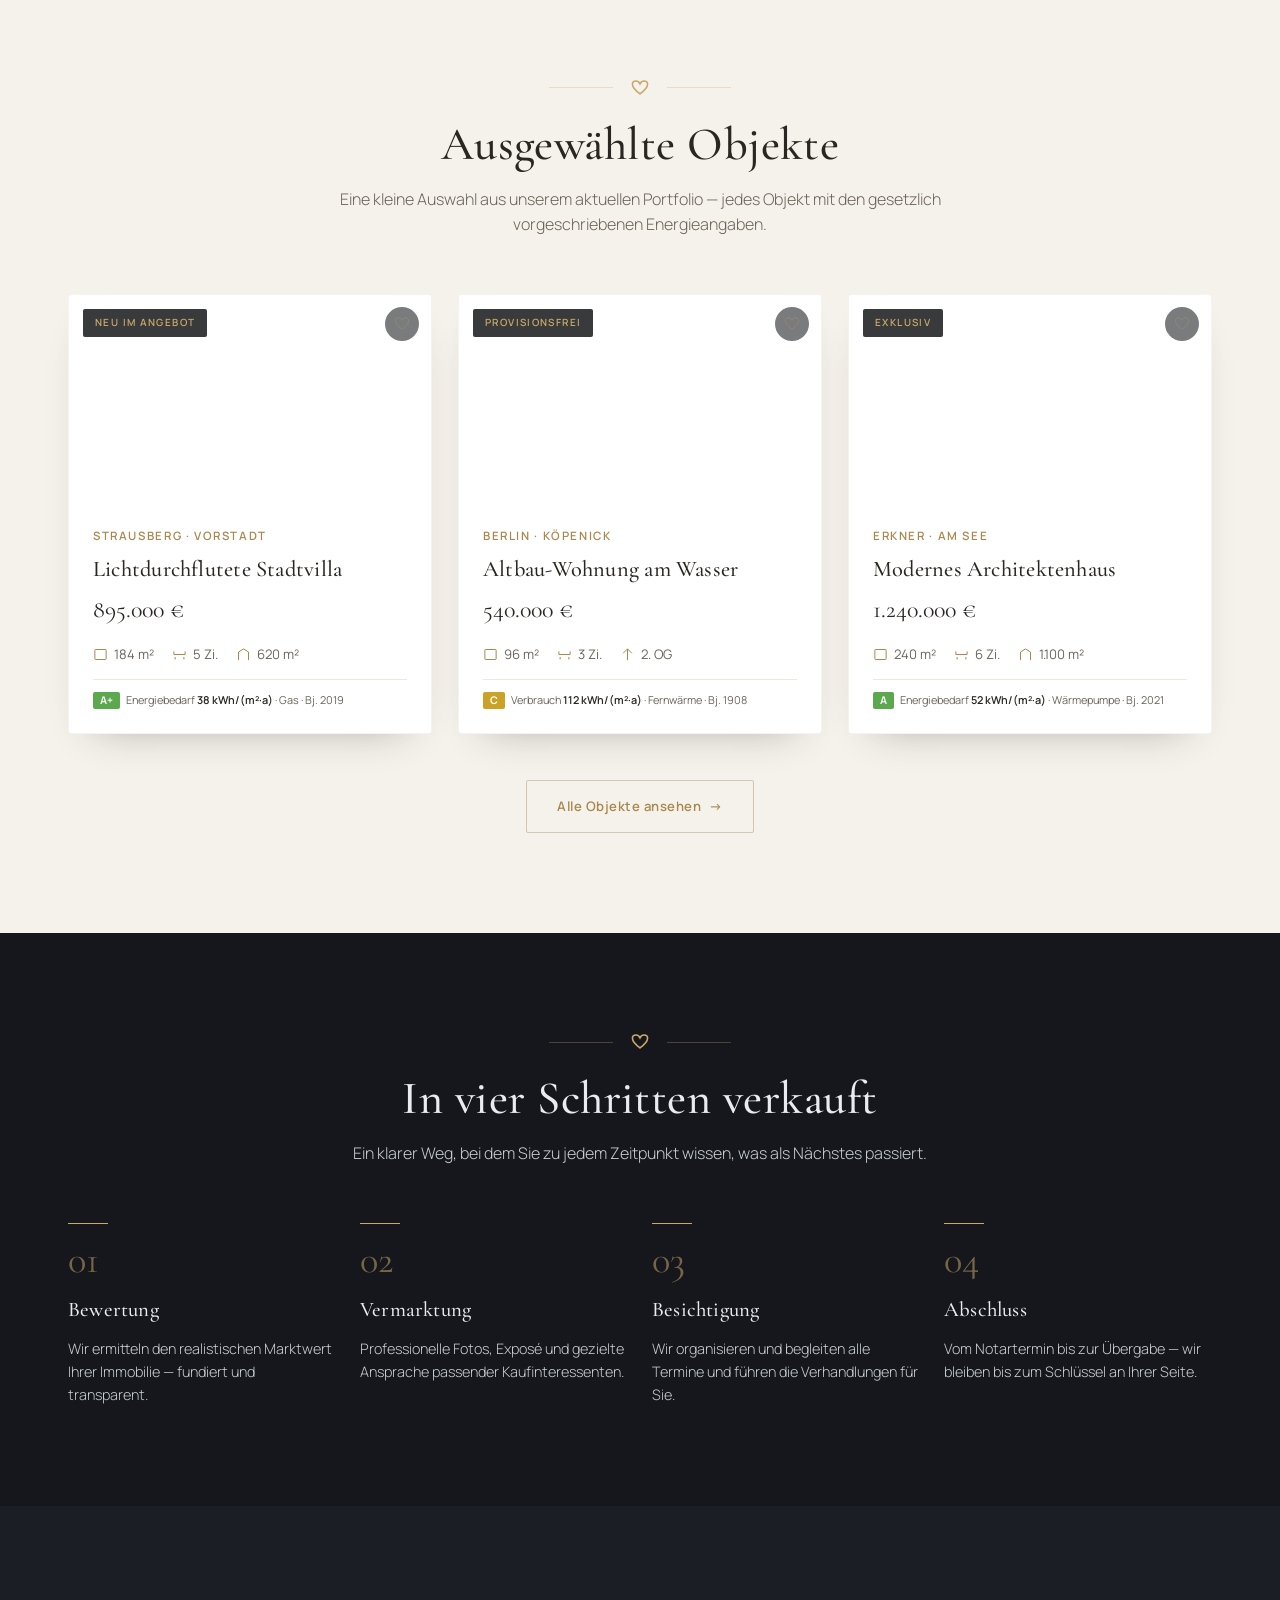
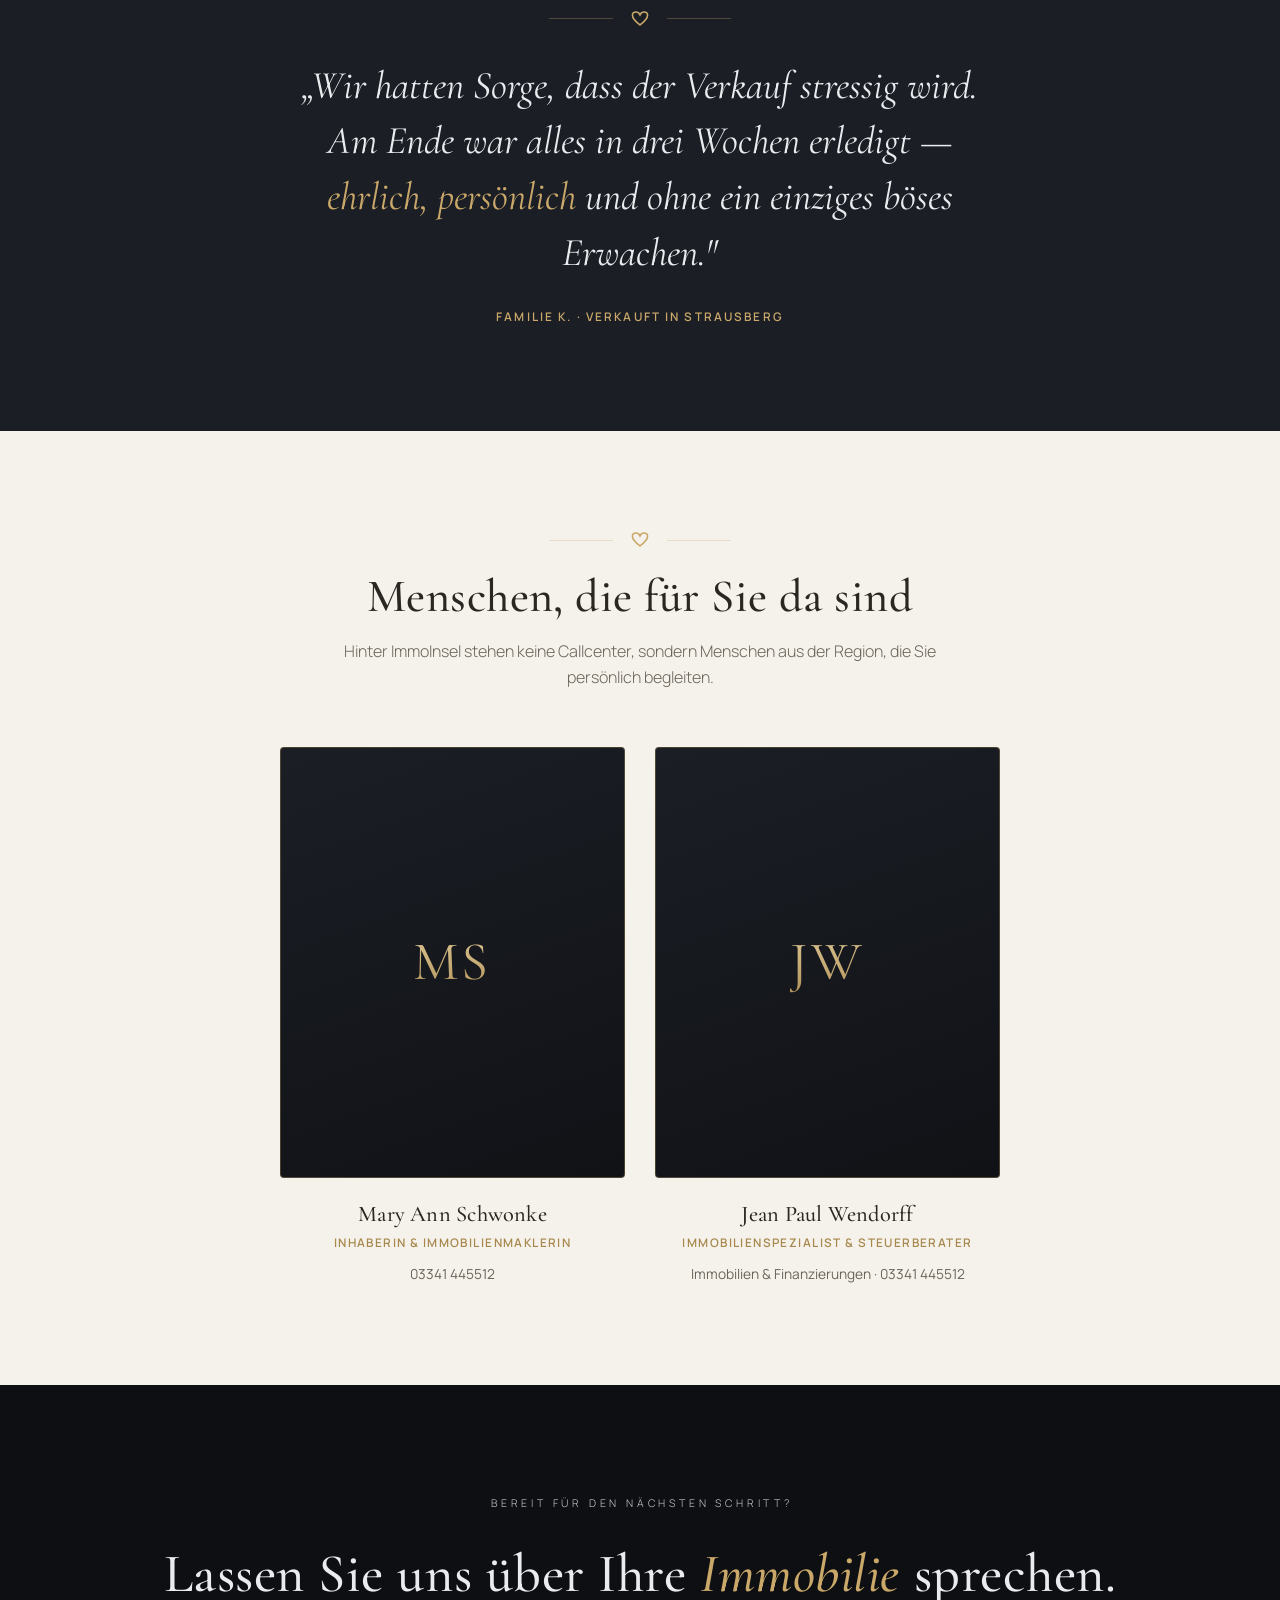
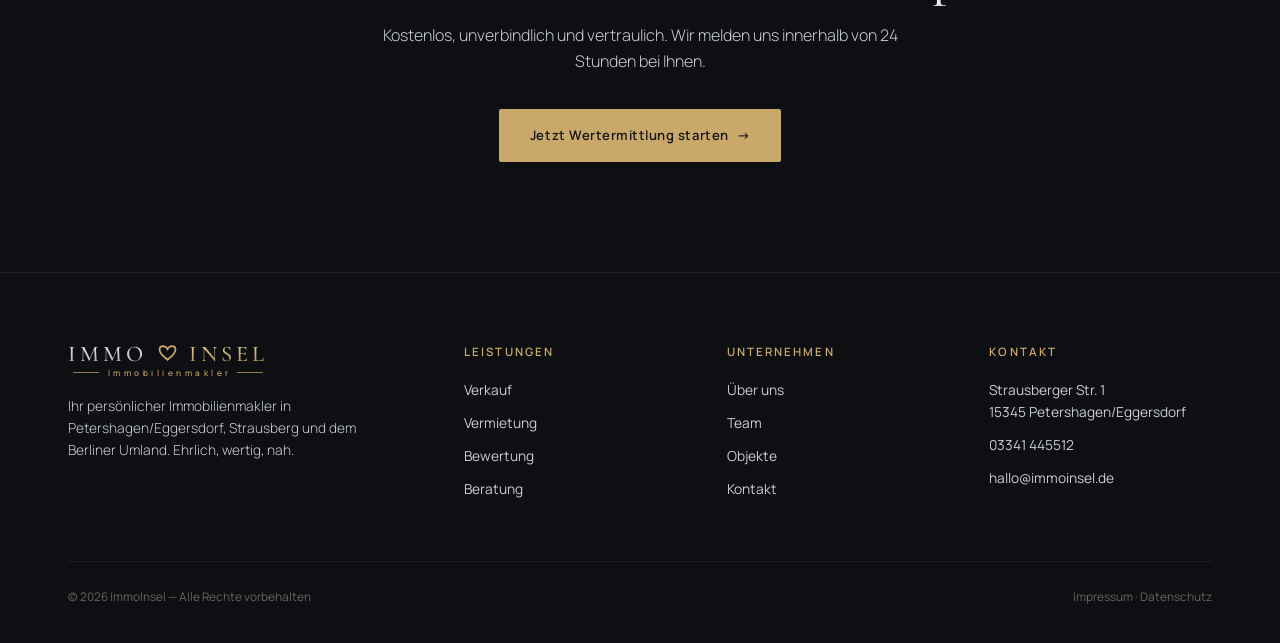
==== commit 00f153fd: "Echte Firmendaten: Adresse Petershagen/Eggersdorf, Tel. 03341 445512, Team Schwonke & Wendorff (Mono" ====
--- a/index.html
+++ b/index.html
@@ -3,8 +3,8 @@
 <head>
   <meta charset="UTF-8" />
   <meta name="viewport" content="width=device-width, initial-scale=1.0" />
-  <title>ImmoInsel · Immobilienmakler für Strausberg, Berlin &amp; das Umland</title>
-  <meta name="description" content="ImmoInsel – Ihr persönlicher Immobilienmakler für Strausberg, Berlin und das Umland. Kostenlose Wertermittlung, ehrliche Beratung und ein Verkauf, der sich richtig anfühlt." />
+  <title>ImmoInsel · Immobilienmakler in Petershagen/Eggersdorf, Strausberg &amp; Umland</title>
+  <meta name="description" content="ImmoInsel – Mary Ann Schwonke, Ihr persönlicher Immobilienmakler in Petershagen/Eggersdorf, Strausberg und dem Berliner Umland. Kostenlose Wertermittlung, ehrliche Beratung und ein Verkauf, der sich richtig anfühlt." />
   <meta name="theme-color" content="#15171C" />
   <link rel="canonical" href="https://www.immoinsel.de/" />
 
@@ -28,21 +28,21 @@
   {
     "@context": "https://schema.org",
     "@type": "RealEstateAgent",
-    "name": "ImmoInsel",
+    "name": "ImmoInsel – Mary Ann Schwonke",
     "image": "https://www.immoinsel.de/img/og-image.jpg",
     "url": "https://www.immoinsel.de/",
-    "telephone": "+49 3341 000000",
+    "telephone": "+49 3341 445512",
     "email": "hallo@immoinsel.de",
     "priceRange": "€€€",
     "address": {
       "@type": "PostalAddress",
-      "streetAddress": "Musterstraße 1",
-      "postalCode": "15344",
-      "addressLocality": "Strausberg",
+      "streetAddress": "Strausberger Str. 1",
+      "postalCode": "15345",
+      "addressLocality": "Petershagen/Eggersdorf",
       "addressRegion": "Brandenburg",
       "addressCountry": "DE"
     },
-    "areaServed": ["Strausberg", "Berlin", "Erkner", "Fredersdorf", "Rüdersdorf"],
+    "areaServed": ["Petershagen/Eggersdorf", "Strausberg", "Fredersdorf-Vogelsdorf", "Neuenhagen", "Rüdersdorf", "Berlin"],
     "aggregateRating": {
       "@type": "AggregateRating",
       "ratingValue": "4.9",
@@ -253,18 +253,14 @@
       <h2>Menschen, die für Sie da sind</h2>
       <p>Hinter ImmoInsel stehen keine Callcenter, sondern Menschen aus der Region, die Sie persönlich begleiten.</p>
     </div>
-    <div class="team">
+    <div class="team team-2">
       <div class="tcard">
-        <div class="tcard-img" style="background-image:url('https://images.unsplash.com/photo-1560250097-0b93528c311a?auto=format&fit=crop&w=600&q=80')"></div>
-        <h3>Sandra Wendt</h3><div class="role">Inhaberin &amp; Maklerin</div><div class="tel">+49 3341 00 00 00</div>
+        <div class="tcard-mono" role="img" aria-label="Porträt Mary Ann Schwonke"><span>MS</span></div>
+        <h3>Mary Ann Schwonke</h3><div class="role">Inhaberin &amp; Immobilienmaklerin</div><div class="tel"><a href="tel:+493341445512">03341 445512</a></div>
       </div>
       <div class="tcard">
-        <div class="tcard-img" style="background-image:url('https://images.unsplash.com/photo-1507003211169-0a1dd7228f2d?auto=format&fit=crop&w=600&q=80')"></div>
-        <h3>Markus Brandt</h3><div class="role">Vertrieb &amp; Bewertung</div><div class="tel">+49 3341 00 00 01</div>
-      </div>
-      <div class="tcard">
-        <div class="tcard-img" style="background-image:url('https://images.unsplash.com/photo-1438761681033-6461ffad8d80?auto=format&fit=crop&w=600&q=80')"></div>
-        <h3>Lena Hoffmann</h3><div class="role">Kundenbetreuung</div><div class="tel">+49 3341 00 00 02</div>
+        <div class="tcard-mono" role="img" aria-label="Porträt Jean Paul Wendorff"><span>JW</span></div>
+        <h3>Jean Paul Wendorff</h3><div class="role">Immobilienspezialist &amp; Steuerberater</div><div class="tel">Immobilien &amp; Finanzierungen · <a href="tel:+493341445512">03341 445512</a></div>
       </div>
     </div>
   </div>
@@ -293,11 +289,11 @@
           </span>
           <span class="mark-eyebrow">Immobilienmakler</span>
         </span>
-        <p>Ihr persönlicher Immobilienmakler für Strausberg, Berlin und das Umland. Ehrlich, wertig, nah.</p>
+        <p>Ihr persönlicher Immobilienmakler in Petershagen/Eggersdorf, Strausberg und dem Berliner Umland. Ehrlich, wertig, nah.</p>
       </div>
       <div class="foot-col"><h4>Leistungen</h4><a href="#verkaufen">Verkauf</a><a href="#verkaufen">Vermietung</a><a href="#bewertung">Bewertung</a><a href="#ablauf">Beratung</a></div>
       <div class="foot-col"><h4>Unternehmen</h4><a href="#team">Über uns</a><a href="#team">Team</a><a href="#angebote">Objekte</a><a href="mailto:hallo@immoinsel.de">Kontakt</a></div>
-      <div class="foot-col"><h4>Kontakt</h4><a href="#">Strausberg, Brandenburg</a><a href="tel:+493341000000">+49 3341 00 00 00</a><a href="mailto:hallo@immoinsel.de">hallo@immoinsel.de</a></div>
+      <div class="foot-col"><h4>Kontakt</h4><a href="https://www.google.com/maps/search/?api=1&query=Strausberger+Str.+1,+15345+Petershagen/Eggersdorf" target="_blank" rel="noopener">Strausberger Str. 1<br>15345 Petershagen/Eggersdorf</a><a href="tel:+493341445512">03341 445512</a><a href="mailto:hallo@immoinsel.de">hallo@immoinsel.de</a></div>
     </div>
     <div class="foot-bar">
       <span>© <span id="jahr">2026</span> ImmoInsel — Alle Rechte vorbehalten</span>
--- a/css/style.css
+++ b/css/style.css
@@ -155,9 +155,15 @@
 
 /* Team */
 .team{display:grid;grid-template-columns:repeat(3,1fr);gap:30px}
+.team.team-2{grid-template-columns:repeat(2,1fr);max-width:720px;margin:0 auto}
 .tcard{text-align:center}
 .tcard-img{width:100%;aspect-ratio:4/5;border-radius:4px;background-size:cover;background-position:center;filter:grayscale(.25);transition:.4s}
 .tcard:hover .tcard-img{filter:grayscale(0)}
+/* Monogramm-Platzhalter (bis professionelle Porträts vorliegen) */
+.tcard-mono{display:grid;place-items:center;aspect-ratio:4/5;border-radius:4px;
+  background:linear-gradient(160deg,var(--anthracite-2),#101216);border:1px solid var(--line)}
+.tcard-mono span{font-family:var(--serif);font-size:3.4rem;letter-spacing:.06em;
+  background:linear-gradient(180deg,var(--gold-lite),var(--gold-deep));-webkit-background-clip:text;background-clip:text;color:transparent}
 .tcard h3{font-size:1.4rem;margin:18px 0 2px;color:var(--cream-ink)}
 .tcard .role{font-size:.74rem;letter-spacing:.12em;text-transform:uppercase;color:var(--gold-deep);font-weight:600}
 .tcard .tel{font-size:.86rem;color:var(--cream-mute);margin-top:10px}
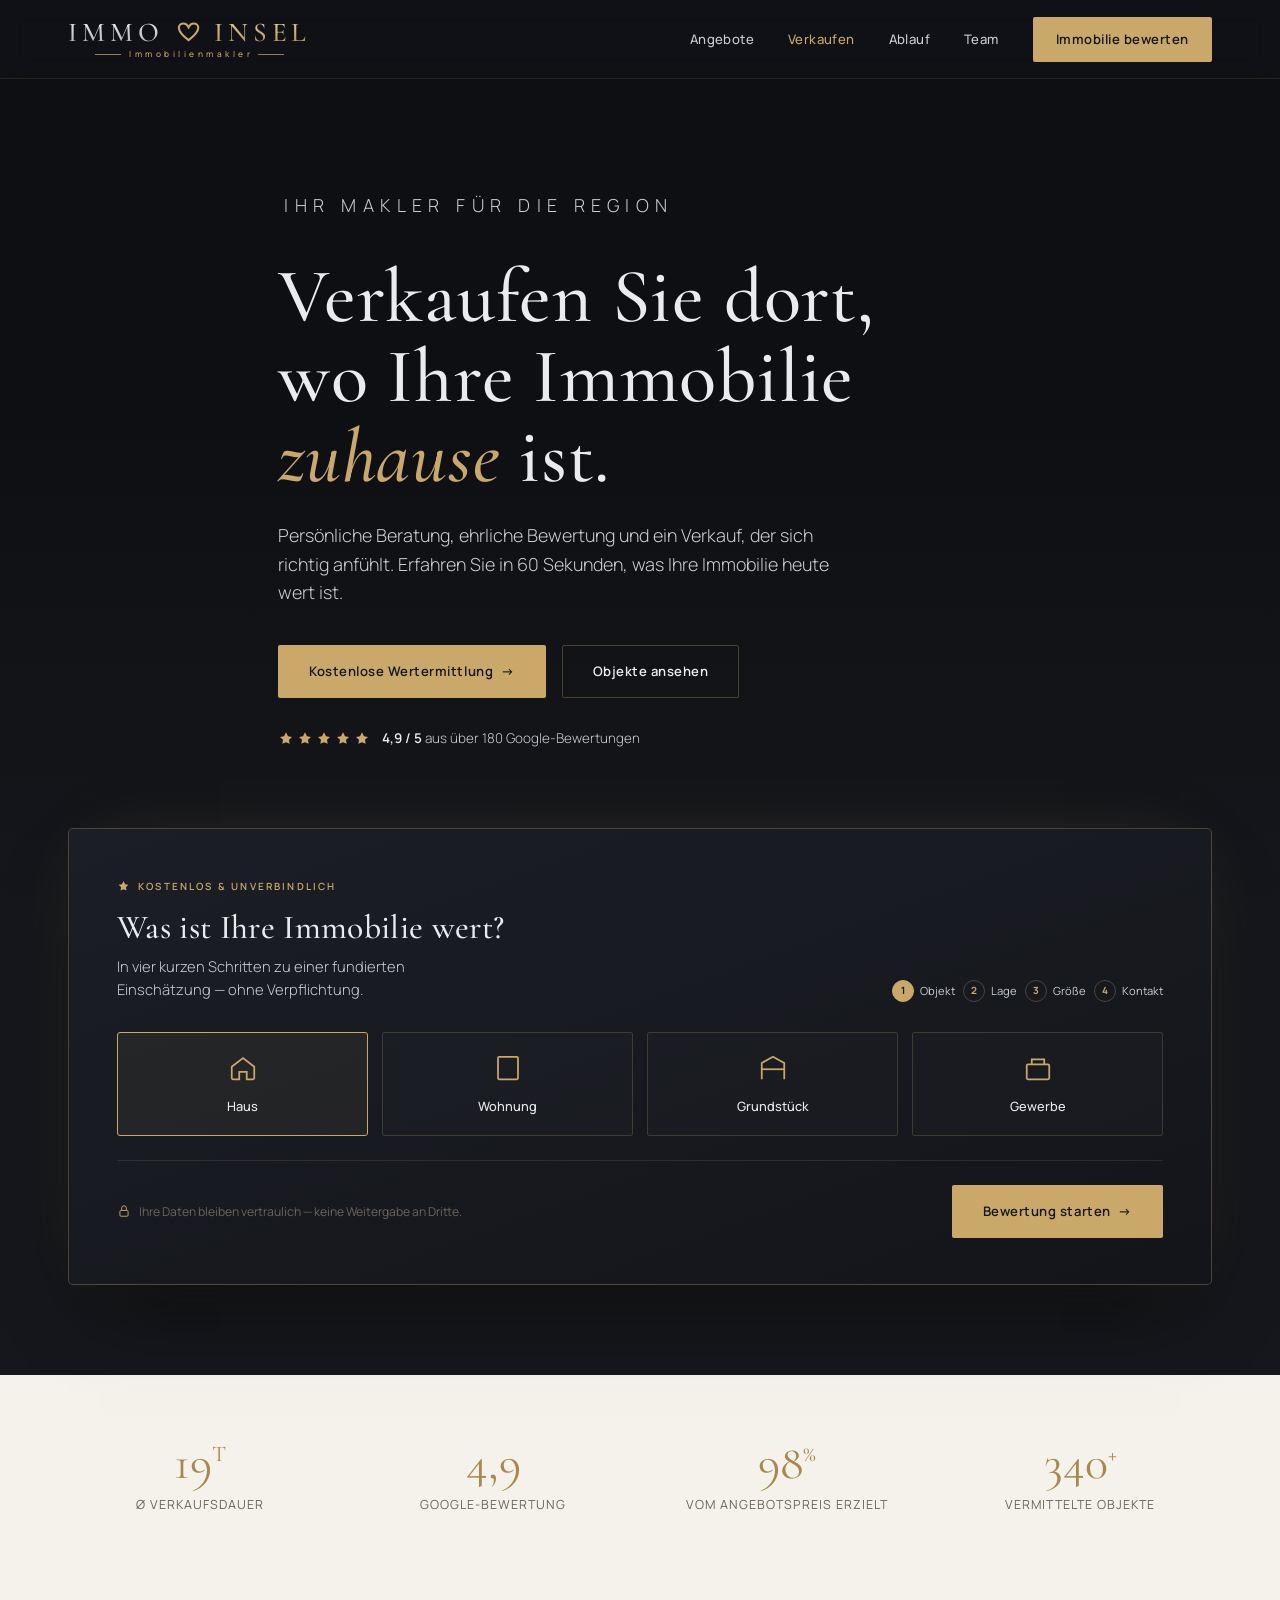
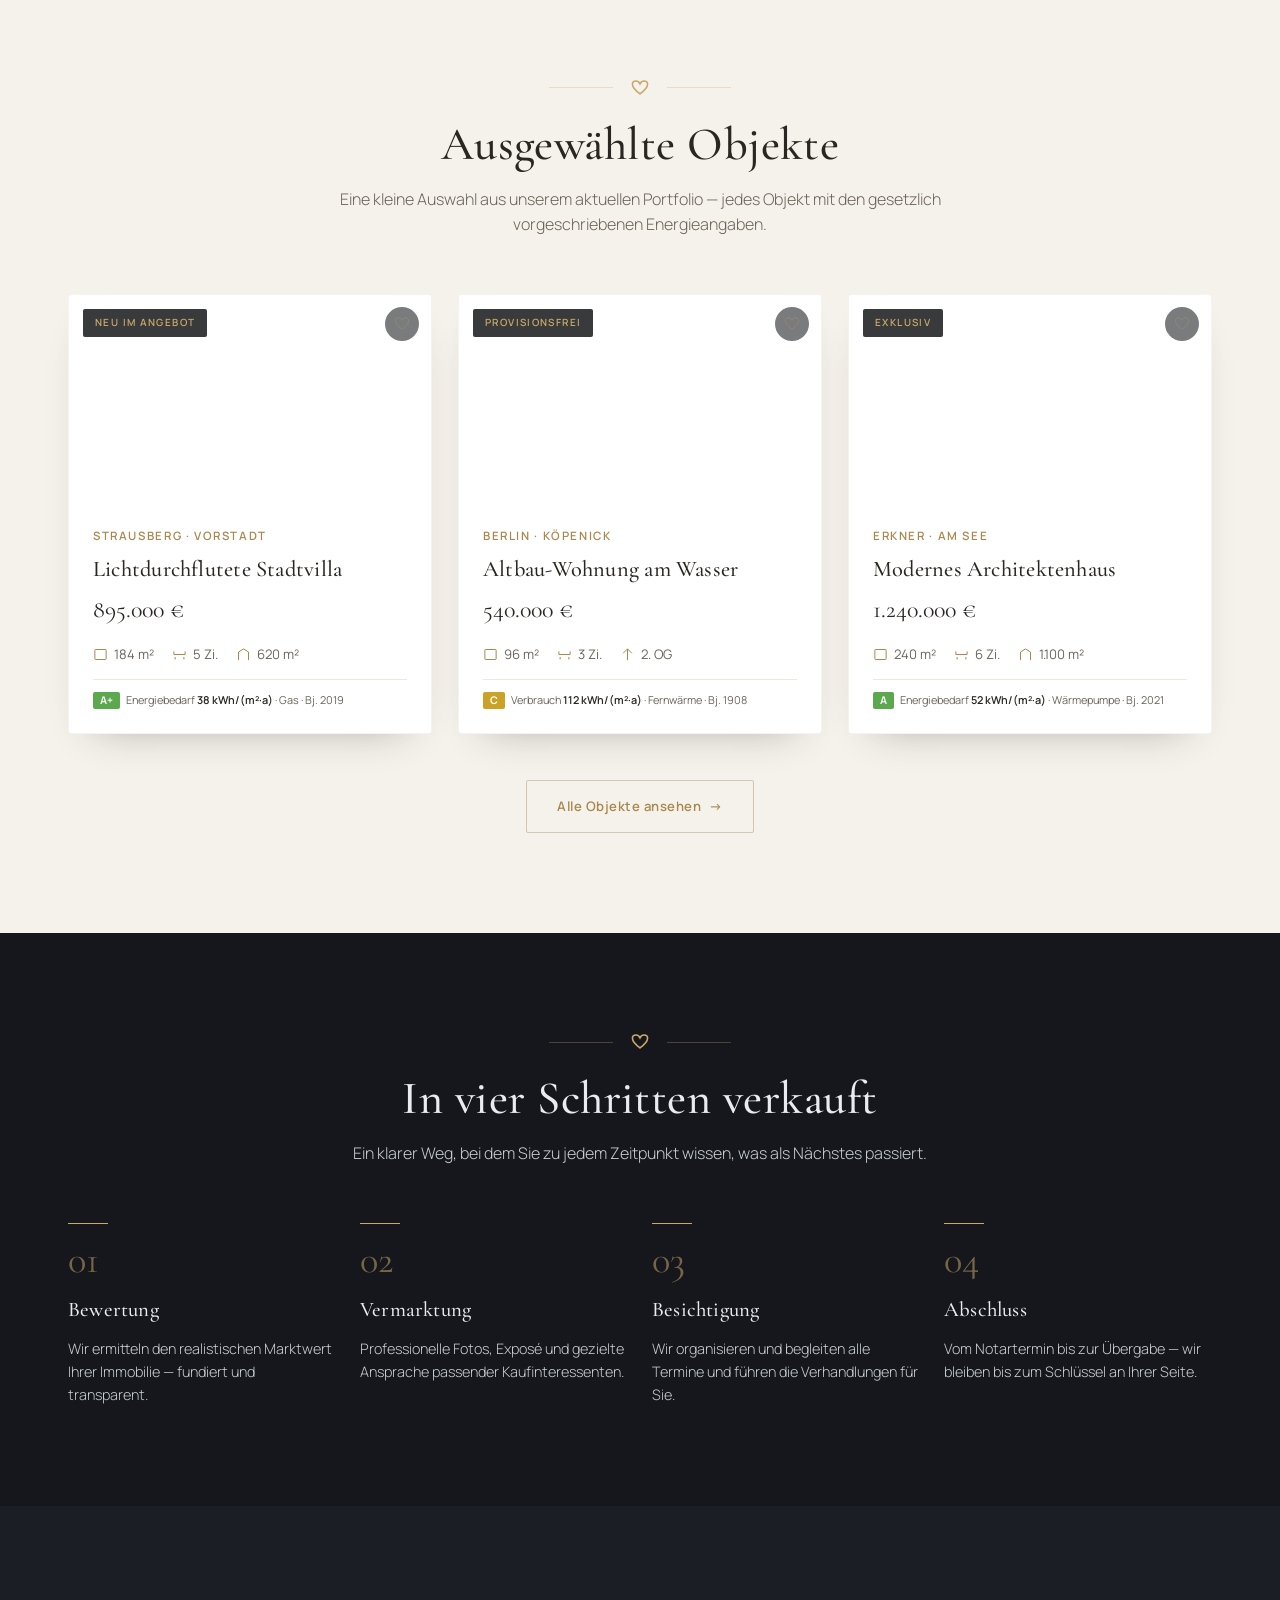
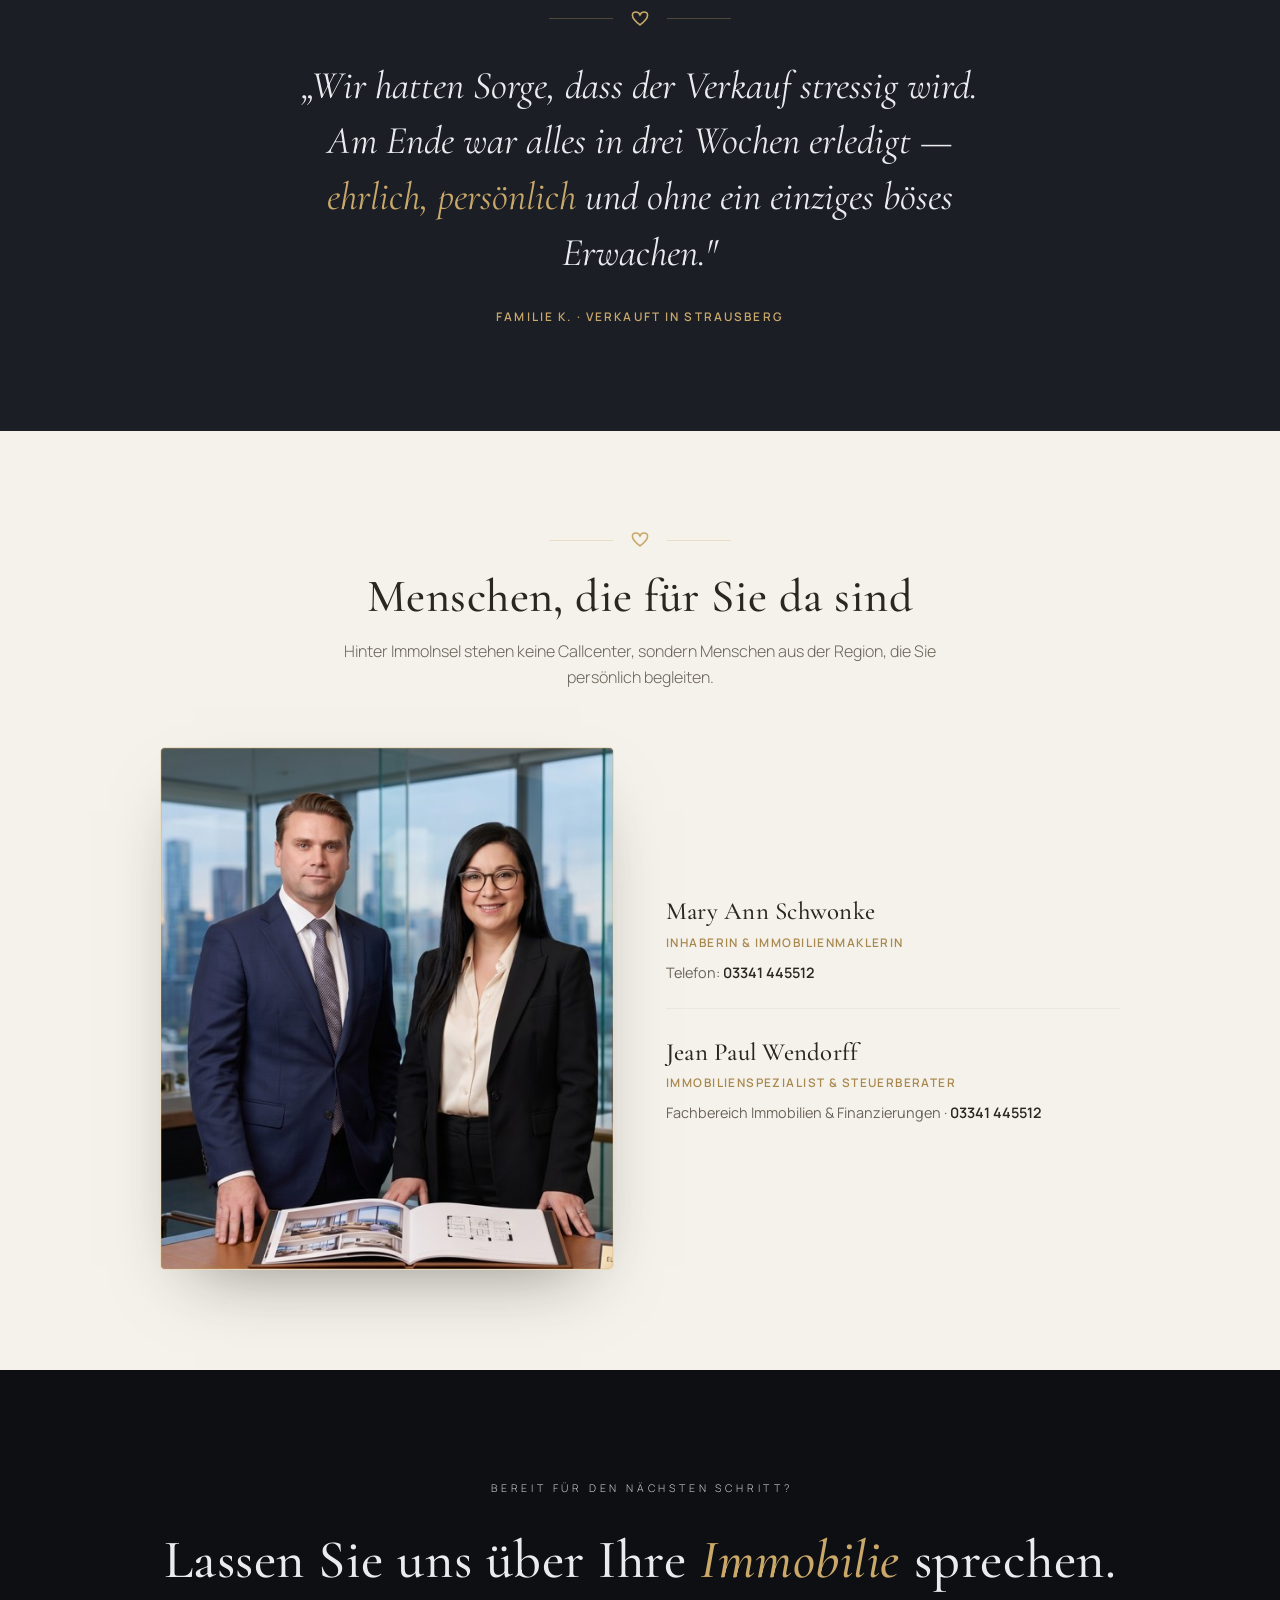
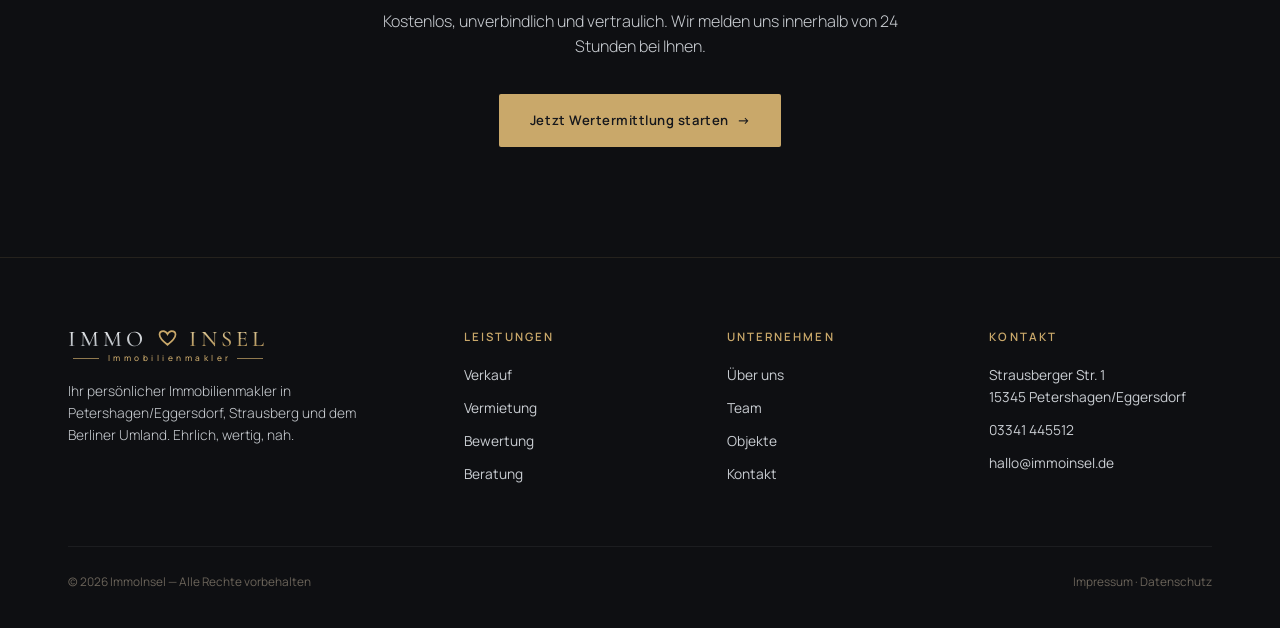
==== commit c9b3931c: "Team: professionelles Porträt (Schwonke & Wendorff) statt Monogramme, Feature-Layout" ====
--- a/index.html
+++ b/index.html
@@ -253,14 +253,21 @@
       <h2>Menschen, die für Sie da sind</h2>
       <p>Hinter ImmoInsel stehen keine Callcenter, sondern Menschen aus der Region, die Sie persönlich begleiten.</p>
     </div>
-    <div class="team team-2">
-      <div class="tcard">
-        <div class="tcard-mono" role="img" aria-label="Porträt Mary Ann Schwonke"><span>MS</span></div>
-        <h3>Mary Ann Schwonke</h3><div class="role">Inhaberin &amp; Immobilienmaklerin</div><div class="tel"><a href="tel:+493341445512">03341 445512</a></div>
-      </div>
-      <div class="tcard">
-        <div class="tcard-mono" role="img" aria-label="Porträt Jean Paul Wendorff"><span>JW</span></div>
-        <h3>Jean Paul Wendorff</h3><div class="role">Immobilienspezialist &amp; Steuerberater</div><div class="tel">Immobilien &amp; Finanzierungen · <a href="tel:+493341445512">03341 445512</a></div>
+    <div class="team-feature">
+      <div class="team-photo">
+        <img src="img/team.jpg" alt="Mary Ann Schwonke und Jean Paul Wendorff von ImmoInsel" loading="lazy" width="522" height="602" />
+      </div>
+      <div class="team-people">
+        <div class="tperson">
+          <h3>Mary Ann Schwonke</h3>
+          <div class="role">Inhaberin &amp; Immobilienmaklerin</div>
+          <div class="tel">Telefon: <a href="tel:+493341445512">03341 445512</a></div>
+        </div>
+        <div class="tperson">
+          <h3>Jean Paul Wendorff</h3>
+          <div class="role">Immobilienspezialist &amp; Steuerberater</div>
+          <div class="tel">Fachbereich Immobilien &amp; Finanzierungen · <a href="tel:+493341445512">03341 445512</a></div>
+        </div>
       </div>
     </div>
   </div>
--- a/css/style.css
+++ b/css/style.css
@@ -159,11 +159,24 @@
 .tcard{text-align:center}
 .tcard-img{width:100%;aspect-ratio:4/5;border-radius:4px;background-size:cover;background-position:center;filter:grayscale(.25);transition:.4s}
 .tcard:hover .tcard-img{filter:grayscale(0)}
-/* Monogramm-Platzhalter (bis professionelle Porträts vorliegen) */
+/* Monogramm-Platzhalter (falls kein Foto vorliegt) */
 .tcard-mono{display:grid;place-items:center;aspect-ratio:4/5;border-radius:4px;
   background:linear-gradient(160deg,var(--anthracite-2),#101216);border:1px solid var(--line)}
 .tcard-mono span{font-family:var(--serif);font-size:3.4rem;letter-spacing:.06em;
   background:linear-gradient(180deg,var(--gold-lite),var(--gold-deep));-webkit-background-clip:text;background-clip:text;color:transparent}
+
+/* Team-Feature: gemeinsames Porträt + Personen */
+.team-feature{display:grid;grid-template-columns:1fr 1fr;gap:52px;align-items:center;max-width:960px;margin:0 auto}
+.team-photo{position:relative;border-radius:5px;overflow:hidden;border:1px solid var(--line);
+  box-shadow:0 30px 70px -34px rgba(42,38,34,.55)}
+.team-photo::after{content:"";position:absolute;inset:0;box-shadow:inset 0 0 0 1px rgba(201,168,106,.25);border-radius:5px;pointer-events:none}
+.team-photo img{width:100%;height:100%;object-fit:cover;display:block}
+.team-people{display:flex;flex-direction:column;gap:24px}
+.tperson h3{font-size:1.55rem;color:var(--cream-ink);margin-bottom:2px}
+.tperson .role{font-size:.74rem;letter-spacing:.12em;text-transform:uppercase;color:var(--gold-deep);font-weight:600}
+.tperson .tel{font-size:.9rem;color:var(--cream-mute);margin-top:8px}
+.tperson .tel a{color:var(--cream-ink);font-weight:600}
+.tperson + .tperson{border-top:1px solid var(--cream-2);padding-top:24px}
 .tcard h3{font-size:1.4rem;margin:18px 0 2px;color:var(--cream-ink)}
 .tcard .role{font-size:.74rem;letter-spacing:.12em;text-transform:uppercase;color:var(--gold-deep);font-weight:600}
 .tcard .tel{font-size:.86rem;color:var(--cream-mute);margin-top:10px}
@@ -203,6 +216,7 @@
   header.open .nav-panel .btn{margin:12px 28px 6px;justify-content:center}
   .chips{grid-template-columns:repeat(2,1fr)}
   .trust-grid,.listings,.process,.team{grid-template-columns:1fr 1fr}
+  .team-feature{grid-template-columns:1fr;gap:32px;max-width:460px}
   .foot-grid{grid-template-columns:1fr 1fr}
   .vcard{padding:34px 26px}
 }
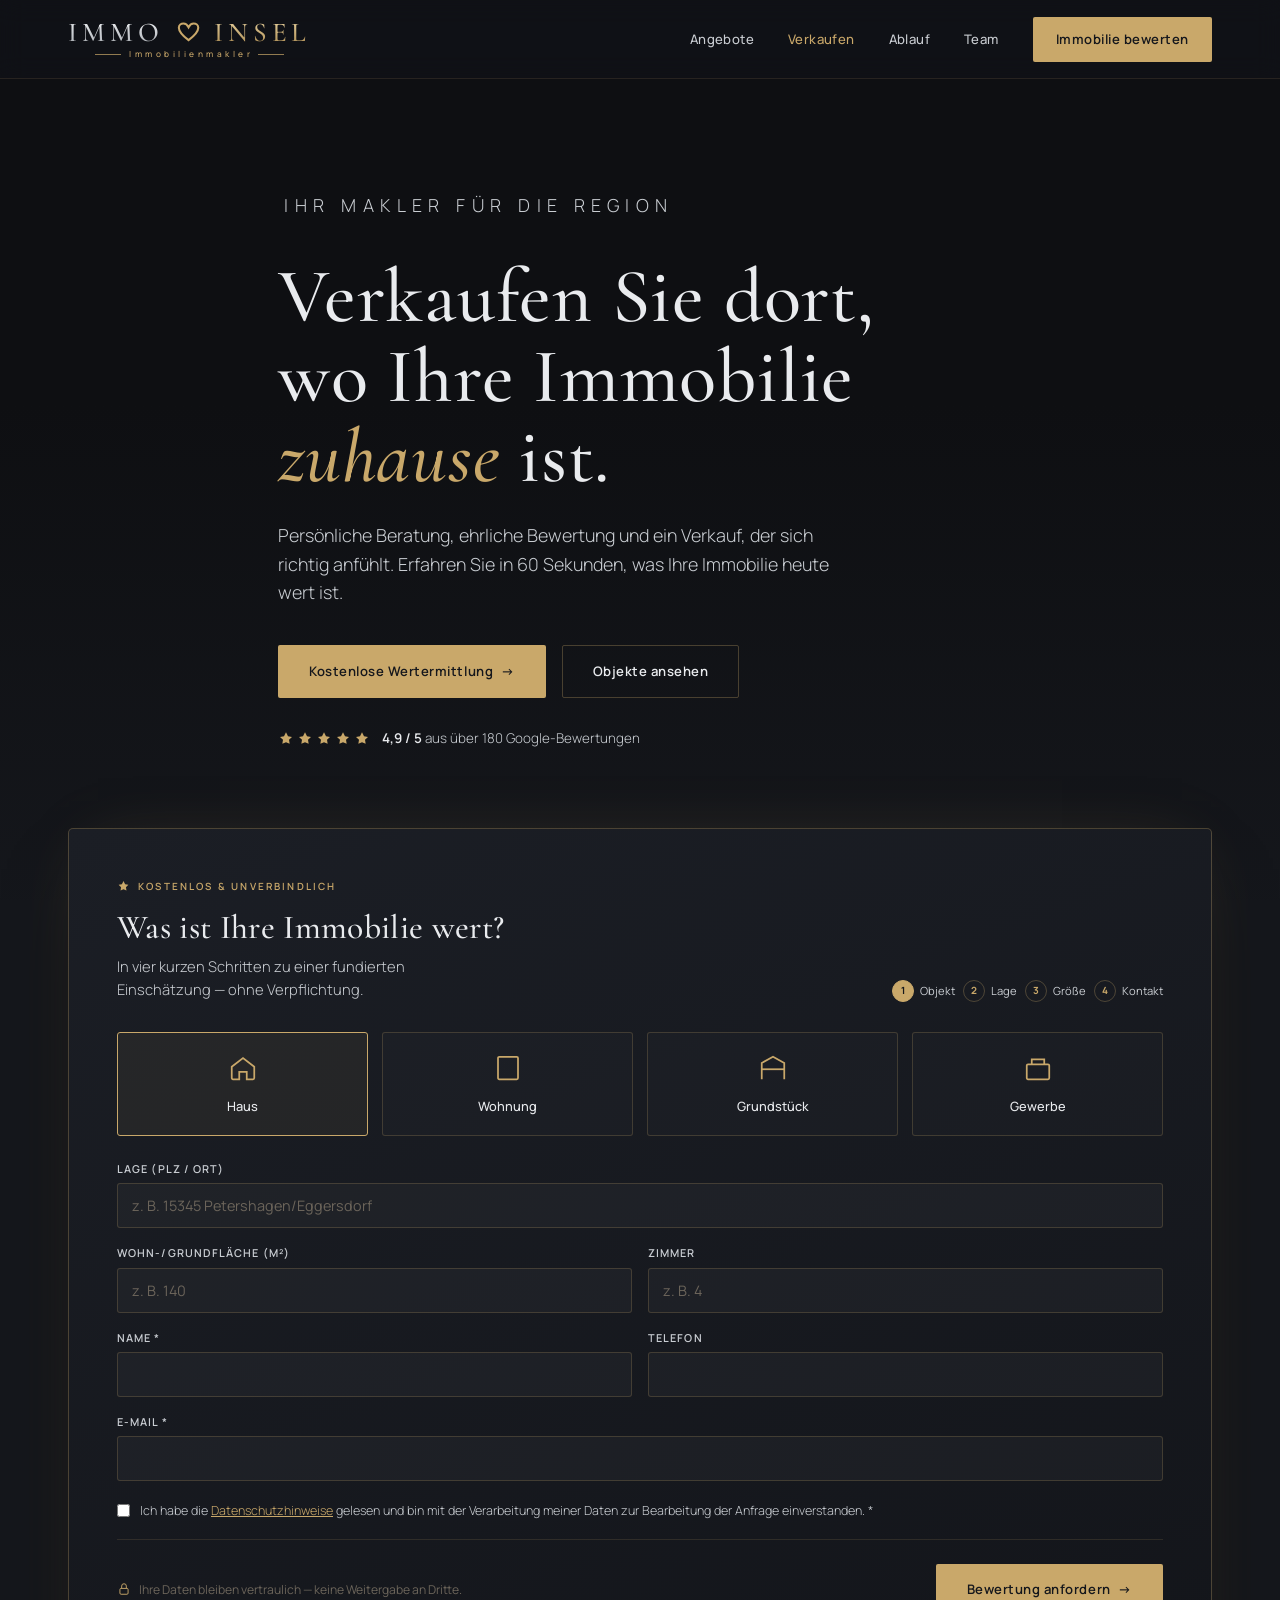
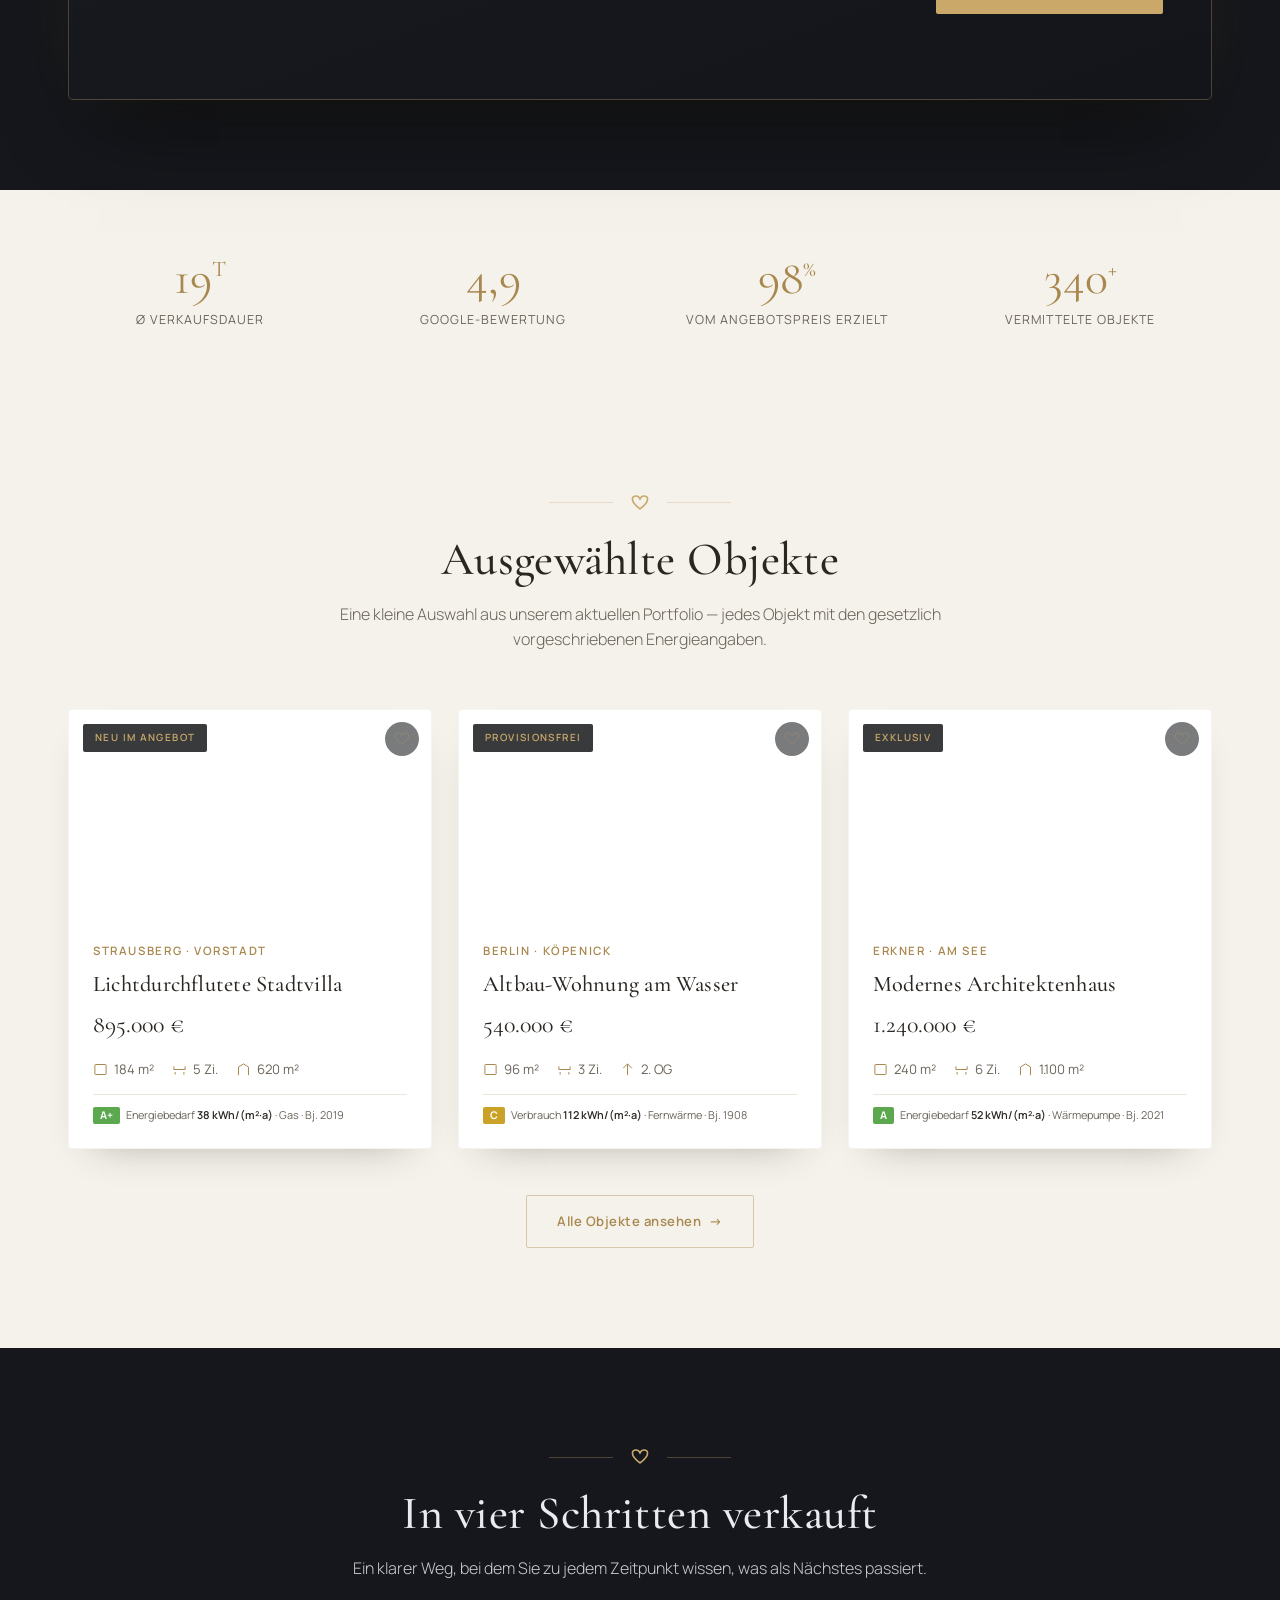
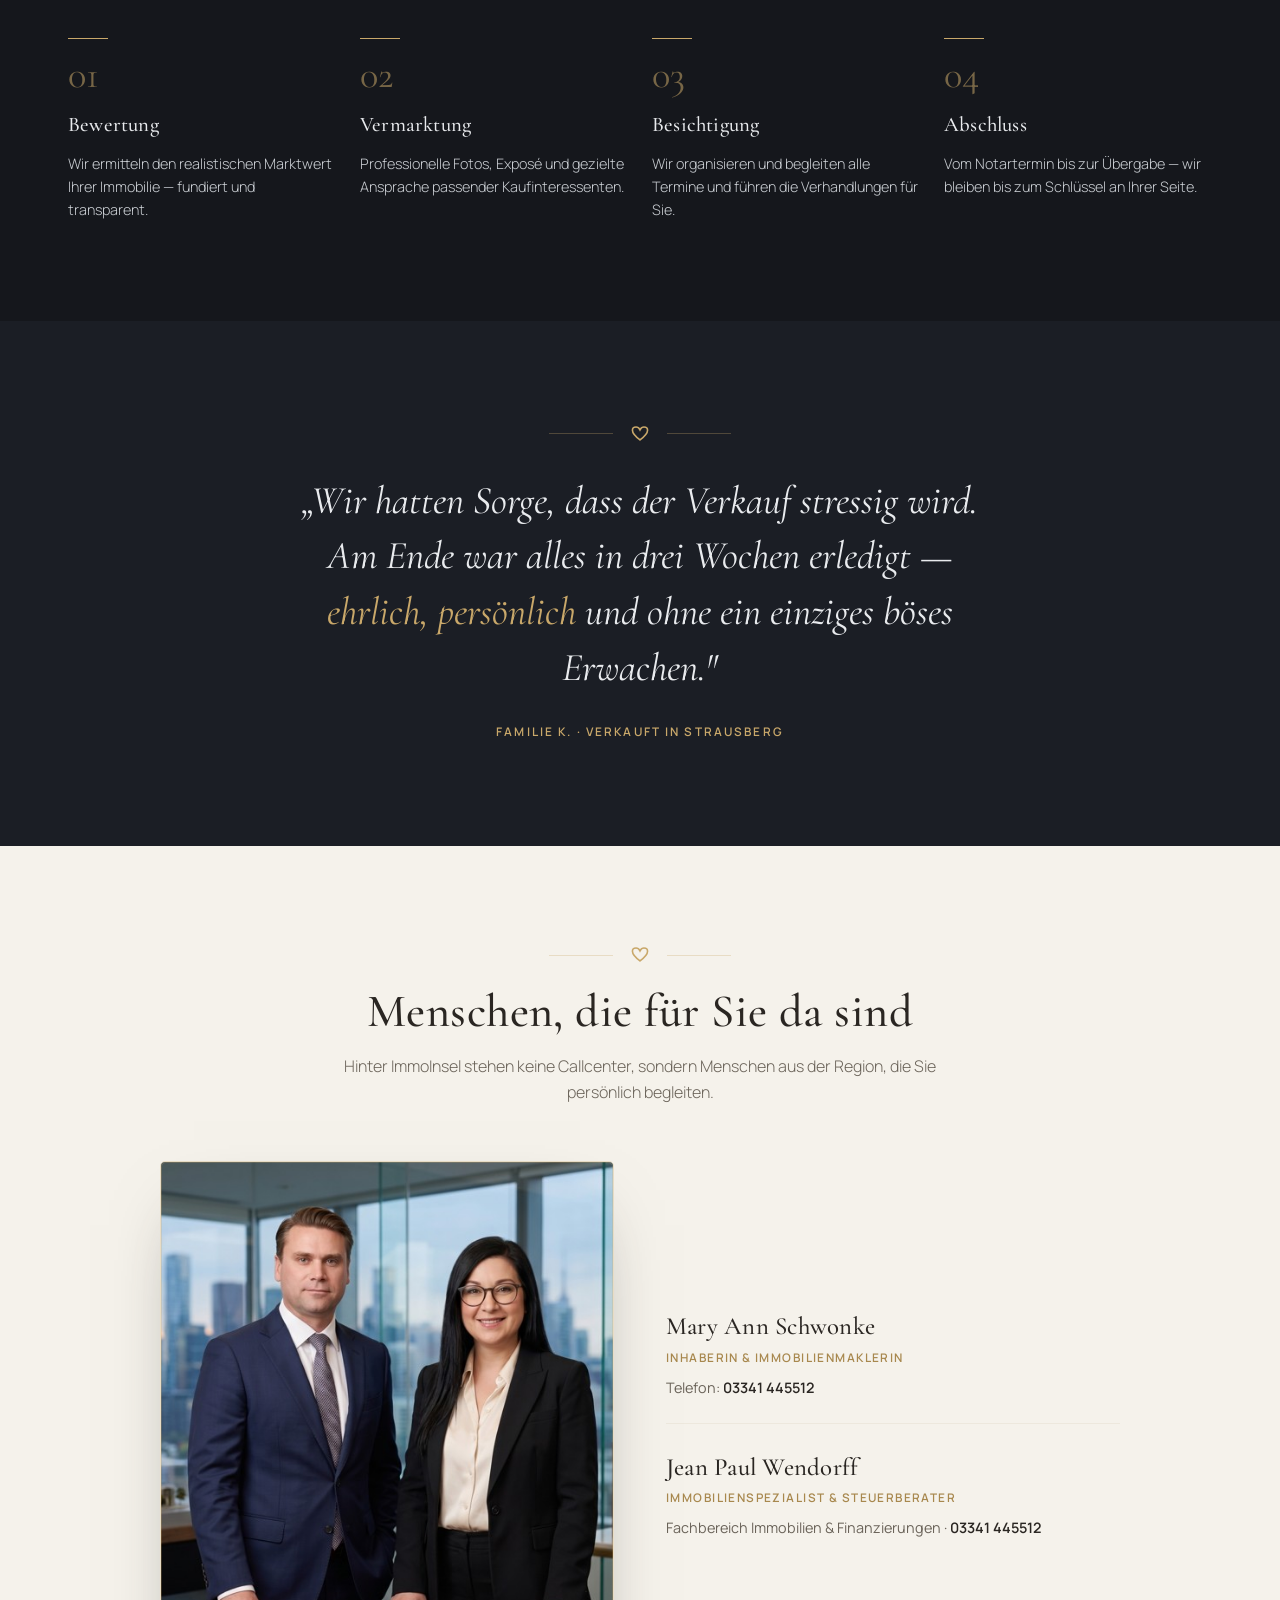
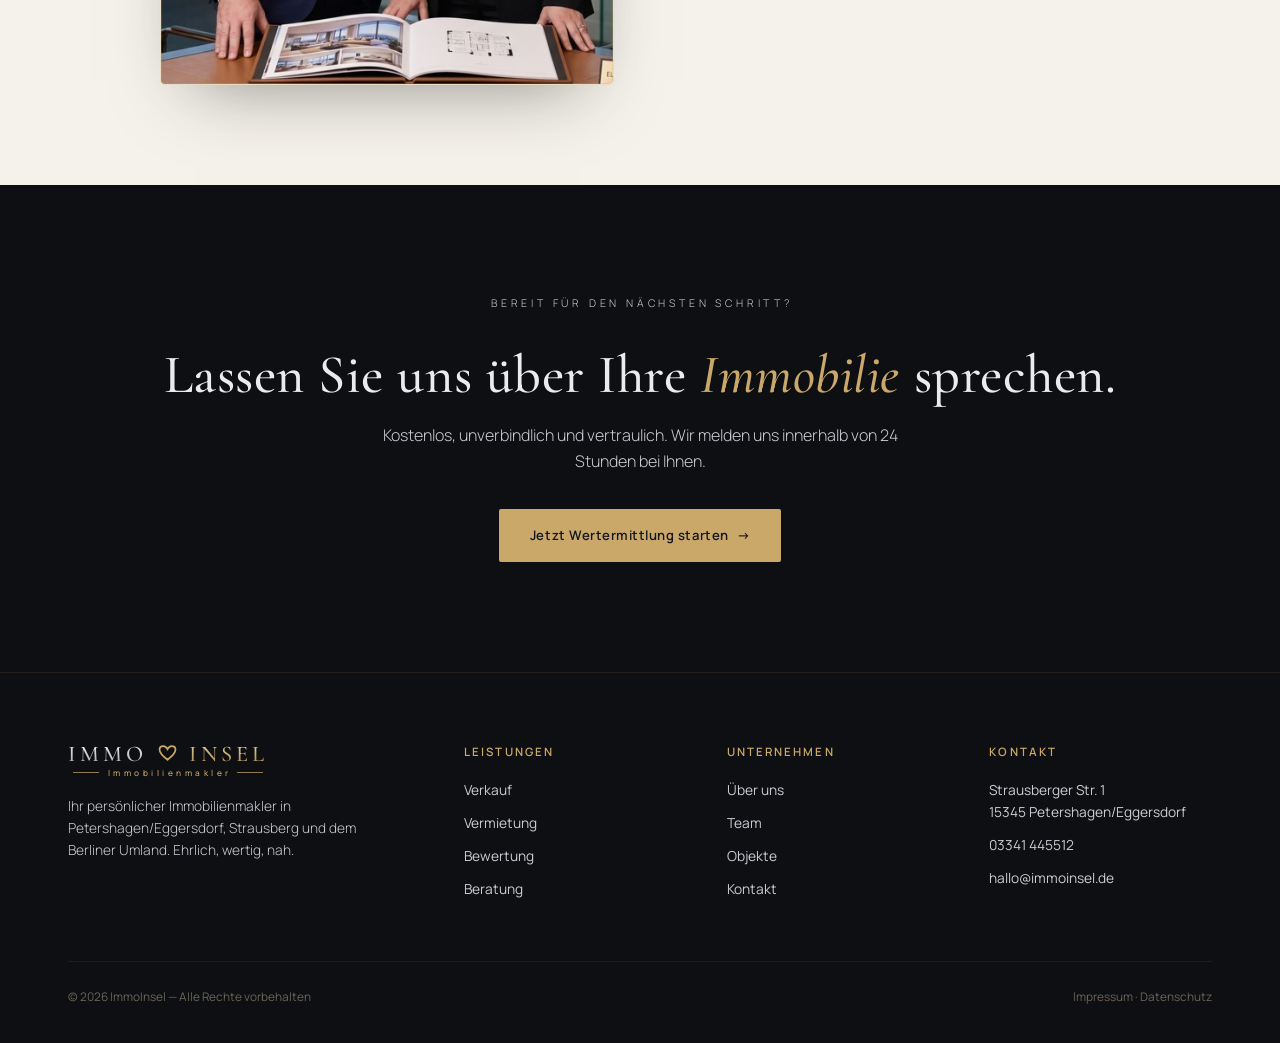
==== commit a7164939: "Wertermittlung: echtes Web3Forms-Formular (Objektart, Lage, Fläche, Kontakt) mit mailto-Fallback" ====
--- a/index.html
+++ b/index.html
@@ -128,16 +128,62 @@
           <i class="on"><b>1</b>Objekt</i><i><b>2</b>Lage</i><i><b>3</b>Größe</i><i><b>4</b>Kontakt</i>
         </div>
       </div>
-      <div class="chips" role="group" aria-label="Objektart wählen">
-        <button class="chip sel" type="button"><svg viewBox="0 0 24 24" aria-hidden="true"><path d="M3 11l9-7 9 7v9a1 1 0 01-1 1h-5v-6H9v6H4a1 1 0 01-1-1z"/></svg><span>Haus</span></button>
-        <button class="chip" type="button"><svg viewBox="0 0 24 24" aria-hidden="true"><rect x="4" y="3" width="16" height="18" rx="1"/><path d="M9 8h.01M15 8h.01M9 12h.01M15 12h.01M9 16h.01M15 16h.01"/></svg><span>Wohnung</span></button>
-        <button class="chip" type="button"><svg viewBox="0 0 24 24" aria-hidden="true"><path d="M3 21V8l9-5 9 5v13"/><path d="M3 13h18"/></svg><span>Grundstück</span></button>
-        <button class="chip" type="button"><svg viewBox="0 0 24 24" aria-hidden="true"><rect x="3" y="9" width="18" height="12" rx="1"/><path d="M7 9V5h10v4"/></svg><span>Gewerbe</span></button>
-      </div>
-      <div class="vcard-foot">
-        <small><svg viewBox="0 0 24 24" aria-hidden="true"><rect x="5" y="11" width="14" height="10" rx="2"/><path d="M8 11V7a4 4 0 018 0v4"/></svg>Ihre Daten bleiben vertraulich — keine Weitergabe an Dritte.</small>
-        <a href="mailto:hallo@immoinsel.de?subject=Kostenlose%20Wertermittlung" class="btn btn-gold">Bewertung starten <span class="btn-arrow">→</span></a>
-      </div>
+      <form id="valForm" action="https://api.web3forms.com/submit" method="POST" novalidate>
+        <!-- Web3Forms: echten Access-Key eintragen, dann versendet das Formular per E-Mail.
+             Solange der Platzhalter steht, öffnet sich als Fallback das E-Mail-Programm. -->
+        <input type="hidden" name="access_key" value="DEIN-WEB3FORMS-KEY" />
+        <input type="hidden" name="subject" value="Neue Wertermittlungs-Anfrage – ImmoInsel" />
+        <input type="hidden" name="from_name" value="Website immoinsel.de" />
+        <input type="hidden" id="objektart" name="Objektart" value="Haus" />
+        <!-- Spamschutz (unsichtbar) -->
+        <input type="checkbox" name="botcheck" tabindex="-1" autocomplete="off" aria-hidden="true" style="display:none" />
+
+        <div class="chips" role="group" aria-label="Objektart wählen">
+          <button class="chip sel" type="button" data-value="Haus"><svg viewBox="0 0 24 24" aria-hidden="true"><path d="M3 11l9-7 9 7v9a1 1 0 01-1 1h-5v-6H9v6H4a1 1 0 01-1-1z"/></svg><span>Haus</span></button>
+          <button class="chip" type="button" data-value="Wohnung"><svg viewBox="0 0 24 24" aria-hidden="true"><rect x="4" y="3" width="16" height="18" rx="1"/><path d="M9 8h.01M15 8h.01M9 12h.01M15 12h.01M9 16h.01M15 16h.01"/></svg><span>Wohnung</span></button>
+          <button class="chip" type="button" data-value="Grundstück"><svg viewBox="0 0 24 24" aria-hidden="true"><path d="M3 21V8l9-5 9 5v13"/><path d="M3 13h18"/></svg><span>Grundstück</span></button>
+          <button class="chip" type="button" data-value="Gewerbe"><svg viewBox="0 0 24 24" aria-hidden="true"><rect x="3" y="9" width="18" height="12" rx="1"/><path d="M7 9V5h10v4"/></svg><span>Gewerbe</span></button>
+        </div>
+
+        <div class="vform-grid">
+          <div class="vfield full">
+            <label for="vLage">Lage (PLZ / Ort)</label>
+            <input id="vLage" name="Lage" placeholder="z. B. 15345 Petershagen/Eggersdorf" autocomplete="postal-code" />
+          </div>
+          <div class="vfield">
+            <label for="vFlaeche">Wohn-/Grundfläche (m²)</label>
+            <input id="vFlaeche" name="Fläche" inputmode="numeric" placeholder="z. B. 140" />
+          </div>
+          <div class="vfield">
+            <label for="vZimmer">Zimmer</label>
+            <input id="vZimmer" name="Zimmer" inputmode="numeric" placeholder="z. B. 4" />
+          </div>
+          <div class="vfield">
+            <label for="vName">Name *</label>
+            <input id="vName" name="Name" autocomplete="name" required />
+          </div>
+          <div class="vfield">
+            <label for="vTel">Telefon</label>
+            <input id="vTel" name="Telefon" type="tel" autocomplete="tel" />
+          </div>
+          <div class="vfield full">
+            <label for="vMail">E-Mail *</label>
+            <input id="vMail" name="E-Mail" type="email" autocomplete="email" required />
+          </div>
+        </div>
+
+        <label class="vconsent">
+          <input type="checkbox" id="vConsent" name="Datenschutz" required />
+          <span>Ich habe die <a href="datenschutz.html" target="_blank" rel="noopener">Datenschutzhinweise</a>
+            gelesen und bin mit der Verarbeitung meiner Daten zur Bearbeitung der Anfrage einverstanden. *</span>
+        </label>
+
+        <div class="vcard-foot">
+          <small><svg viewBox="0 0 24 24" aria-hidden="true"><rect x="5" y="11" width="14" height="10" rx="2"/><path d="M8 11V7a4 4 0 018 0v4"/></svg>Ihre Daten bleiben vertraulich — keine Weitergabe an Dritte.</small>
+          <button type="submit" class="btn btn-gold">Bewertung anfordern <span class="btn-arrow">→</span></button>
+          <p class="vstatus" id="valStatus" role="status" aria-live="polite"></p>
+        </div>
+      </form>
     </div>
   </div>
 </section>
--- a/css/style.css
+++ b/css/style.css
@@ -99,6 +99,21 @@
 .vcard-foot small{color:var(--cream-mute);font-size:.76rem;display:flex;align-items:center;gap:8px}
 .vcard-foot small svg{width:14px;height:14px;stroke:var(--gold);fill:none;stroke-width:1.6;flex:none}
 
+/* Wertermittlungs-Formular */
+.vform-grid{display:grid;grid-template-columns:1fr 1fr;gap:16px;margin-bottom:20px}
+.vfield{display:flex;flex-direction:column;gap:6px}
+.vfield.full{grid-column:1 / -1}
+.vfield label{font-size:.68rem;letter-spacing:.1em;text-transform:uppercase;color:var(--silver);font-weight:600}
+.vfield input{background:rgba(255,255,255,.03);border:1px solid rgba(201,168,106,.22);border-radius:3px;padding:12px 14px;color:var(--platinum);font-family:var(--sans);font-size:.9rem;transition:border-color .2s}
+.vfield input::placeholder{color:var(--cream-mute)}
+.vfield input:focus{outline:none;border-color:var(--gold)}
+.vfield input.field-invalid{border-color:#d9705f}
+.vconsent{display:flex;gap:10px;align-items:flex-start;font-size:.78rem;color:var(--silver);font-weight:300;margin-bottom:18px}
+.vconsent input{margin-top:3px;accent-color:var(--gold);flex:none}
+.vconsent a{color:var(--gold);text-decoration:underline}
+.vstatus{flex-basis:100%;font-size:.82rem;margin-top:4px;min-height:1.1em}
+.vstatus.ok{color:#7bbf6f}.vstatus.err{color:#e0897b}
+
 /* Trust */
 .trust{background:var(--cream);color:var(--cream-ink);padding:64px 0}
 .trust-grid{display:grid;grid-template-columns:repeat(4,1fr);gap:30px;text-align:center}
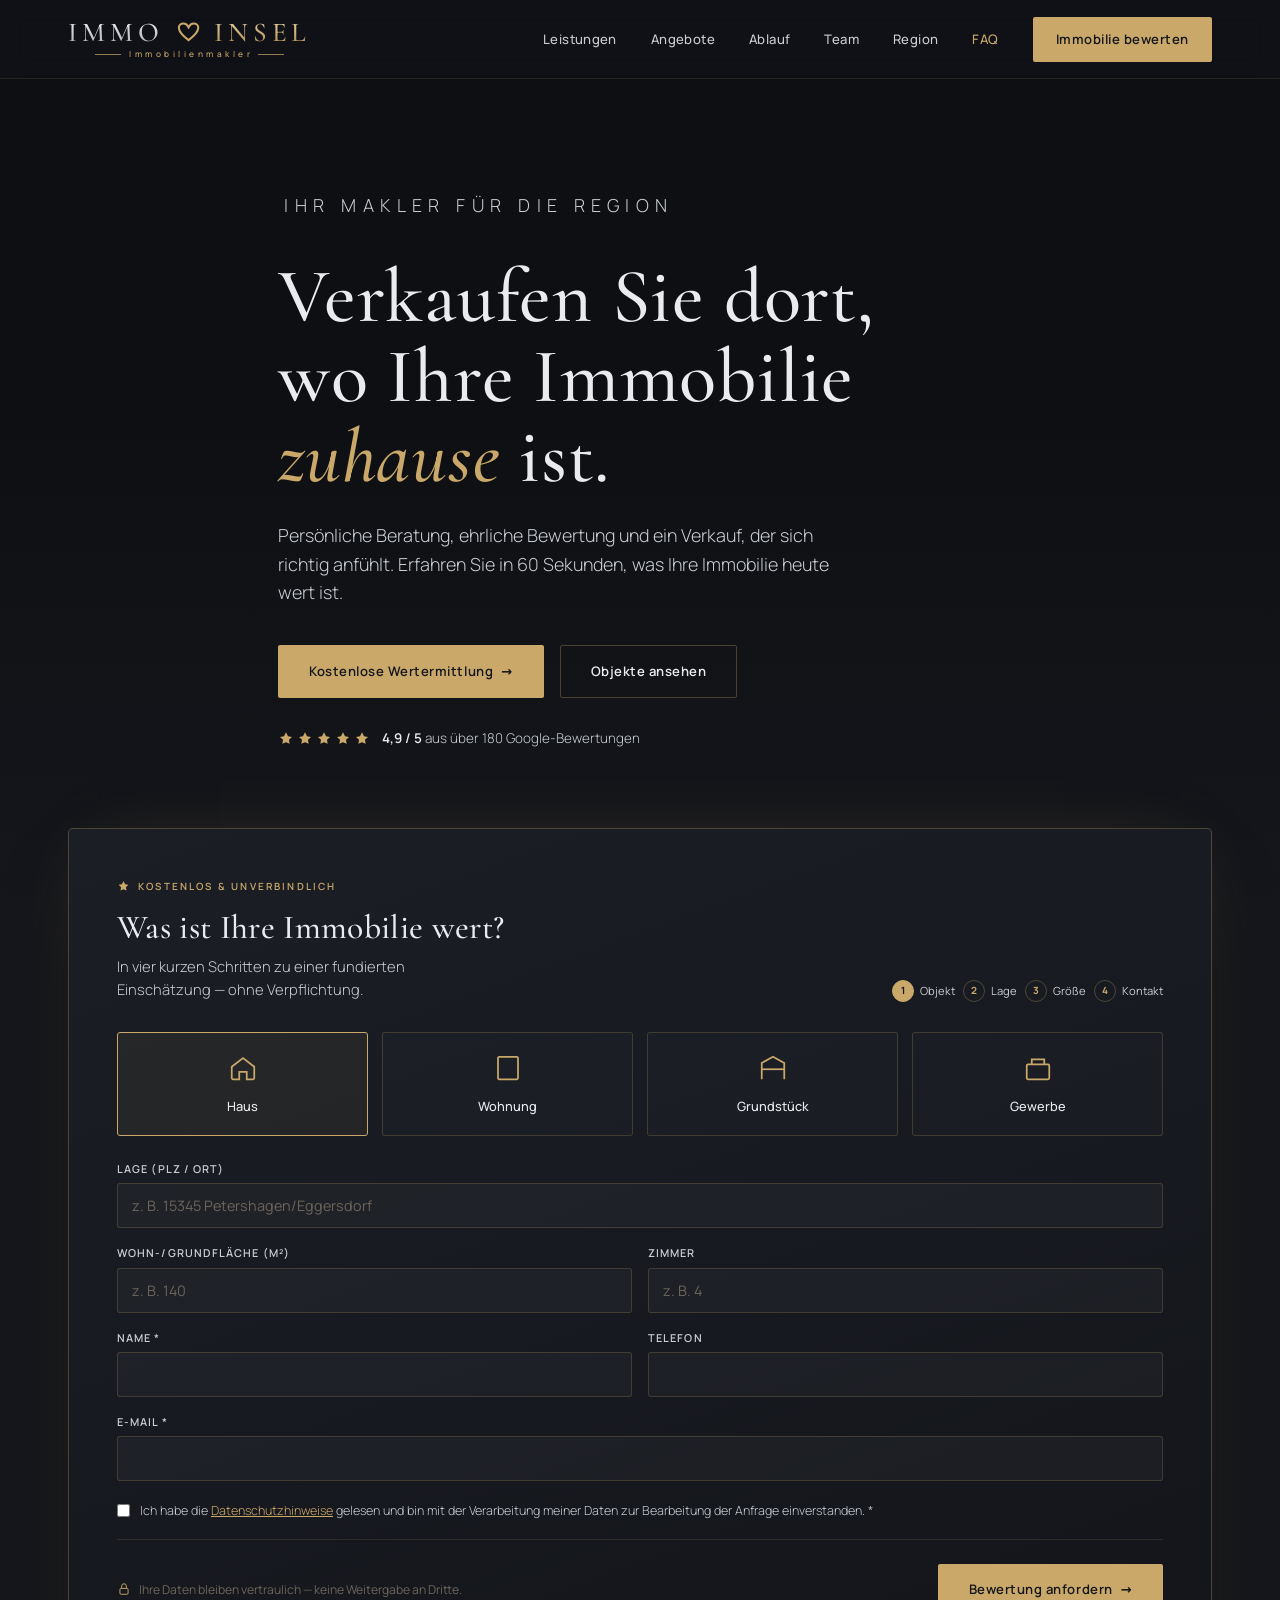
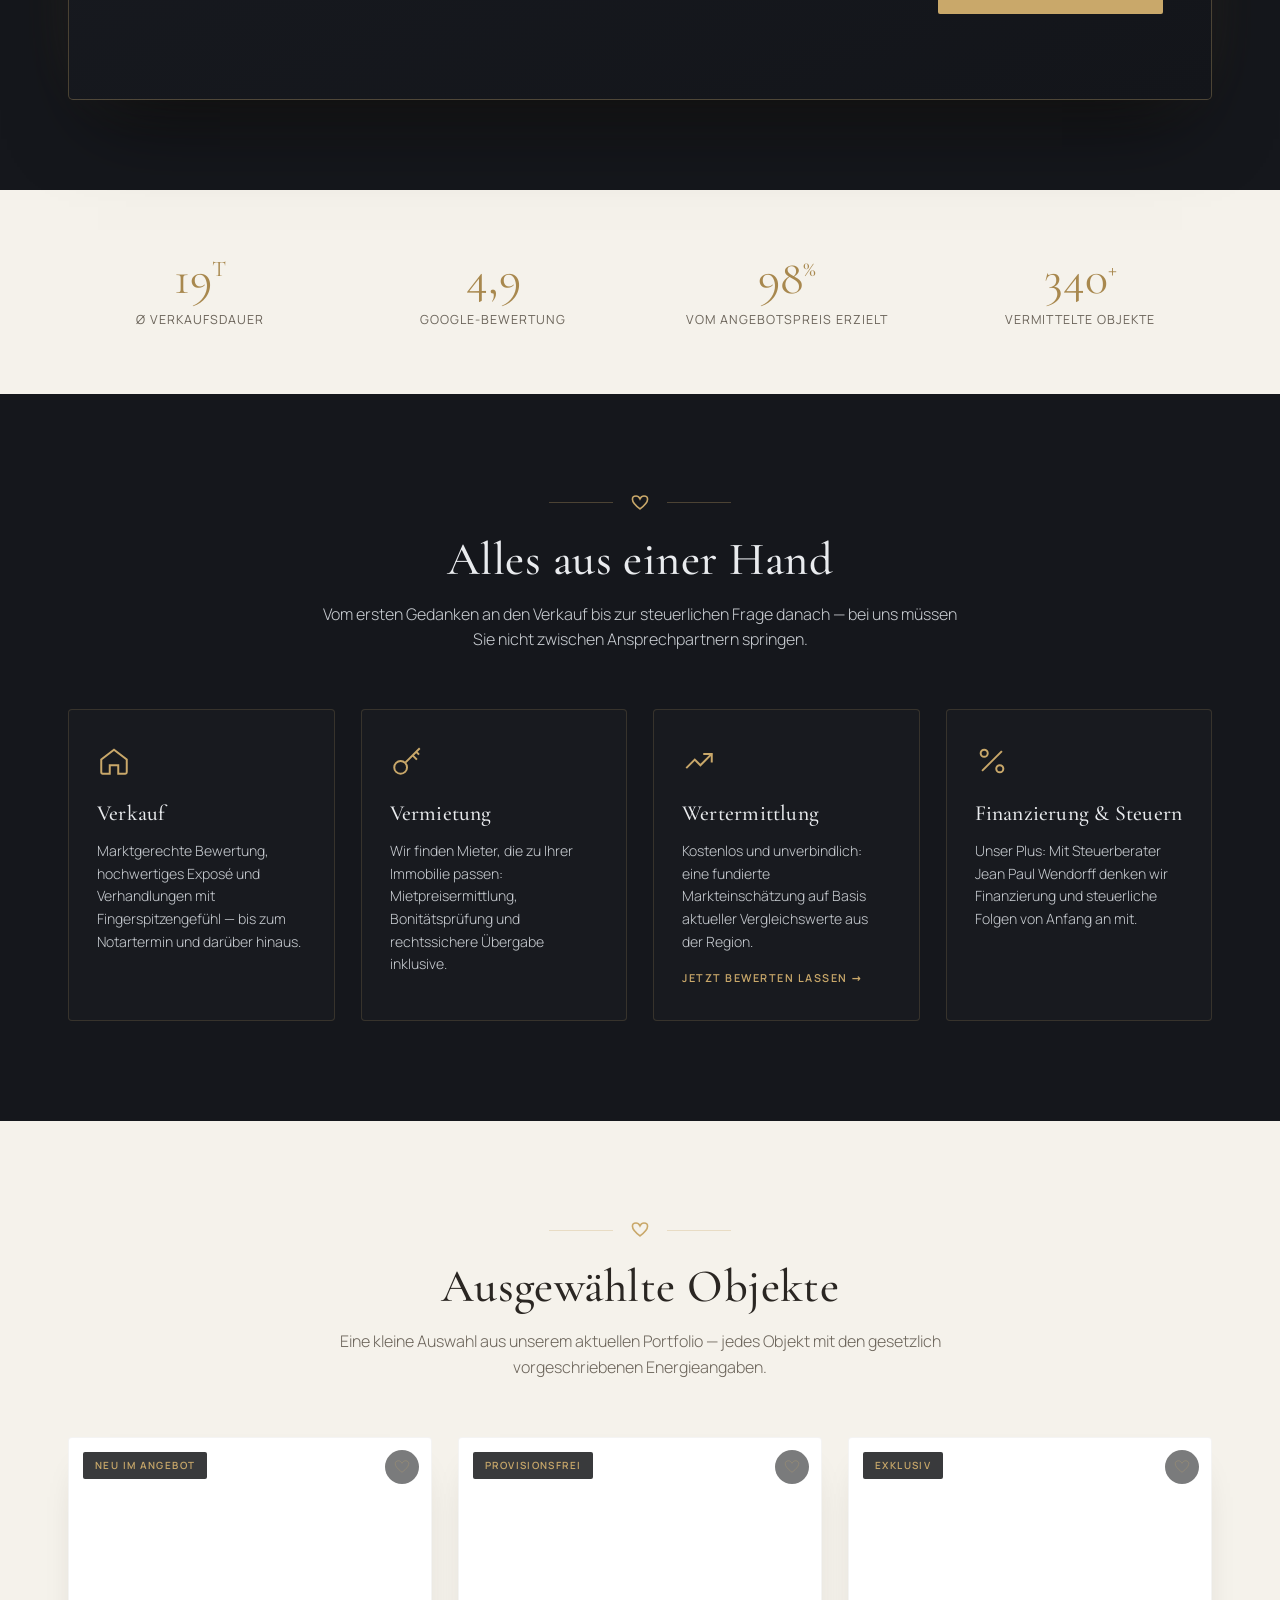
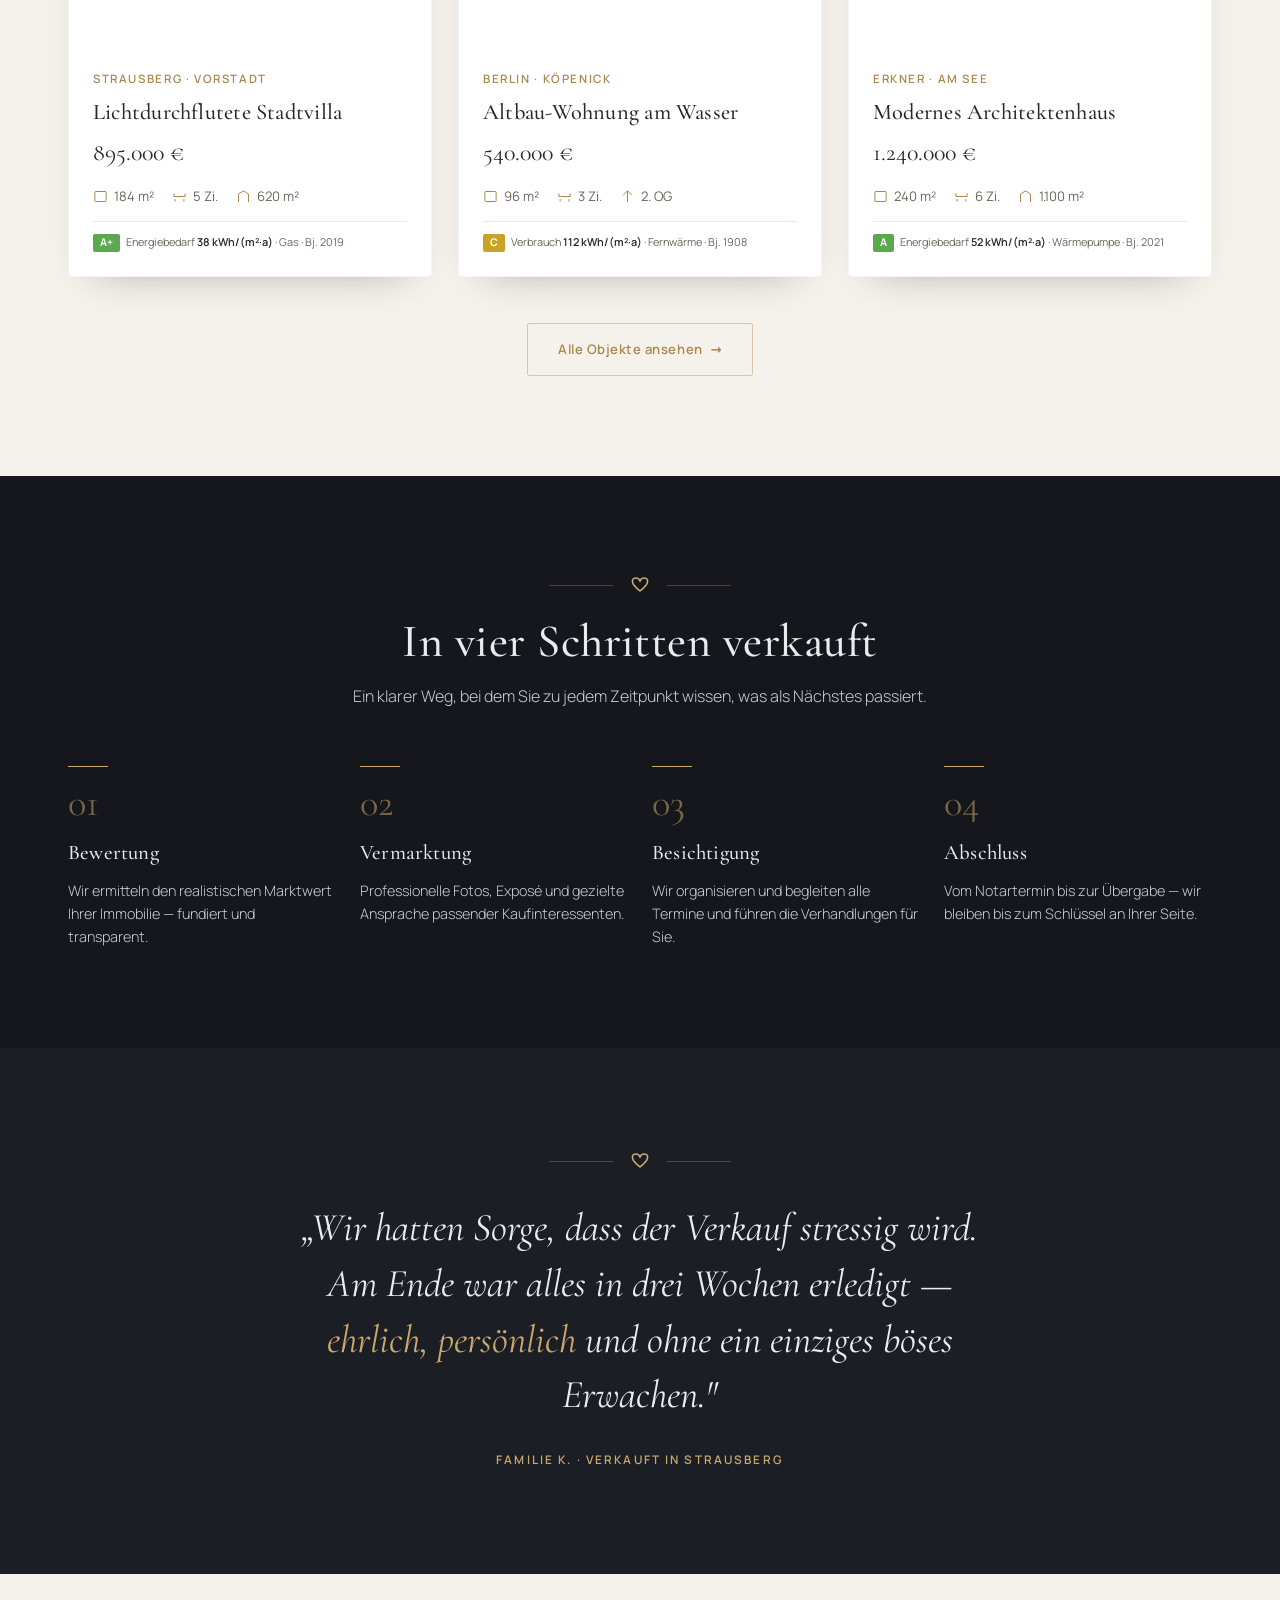
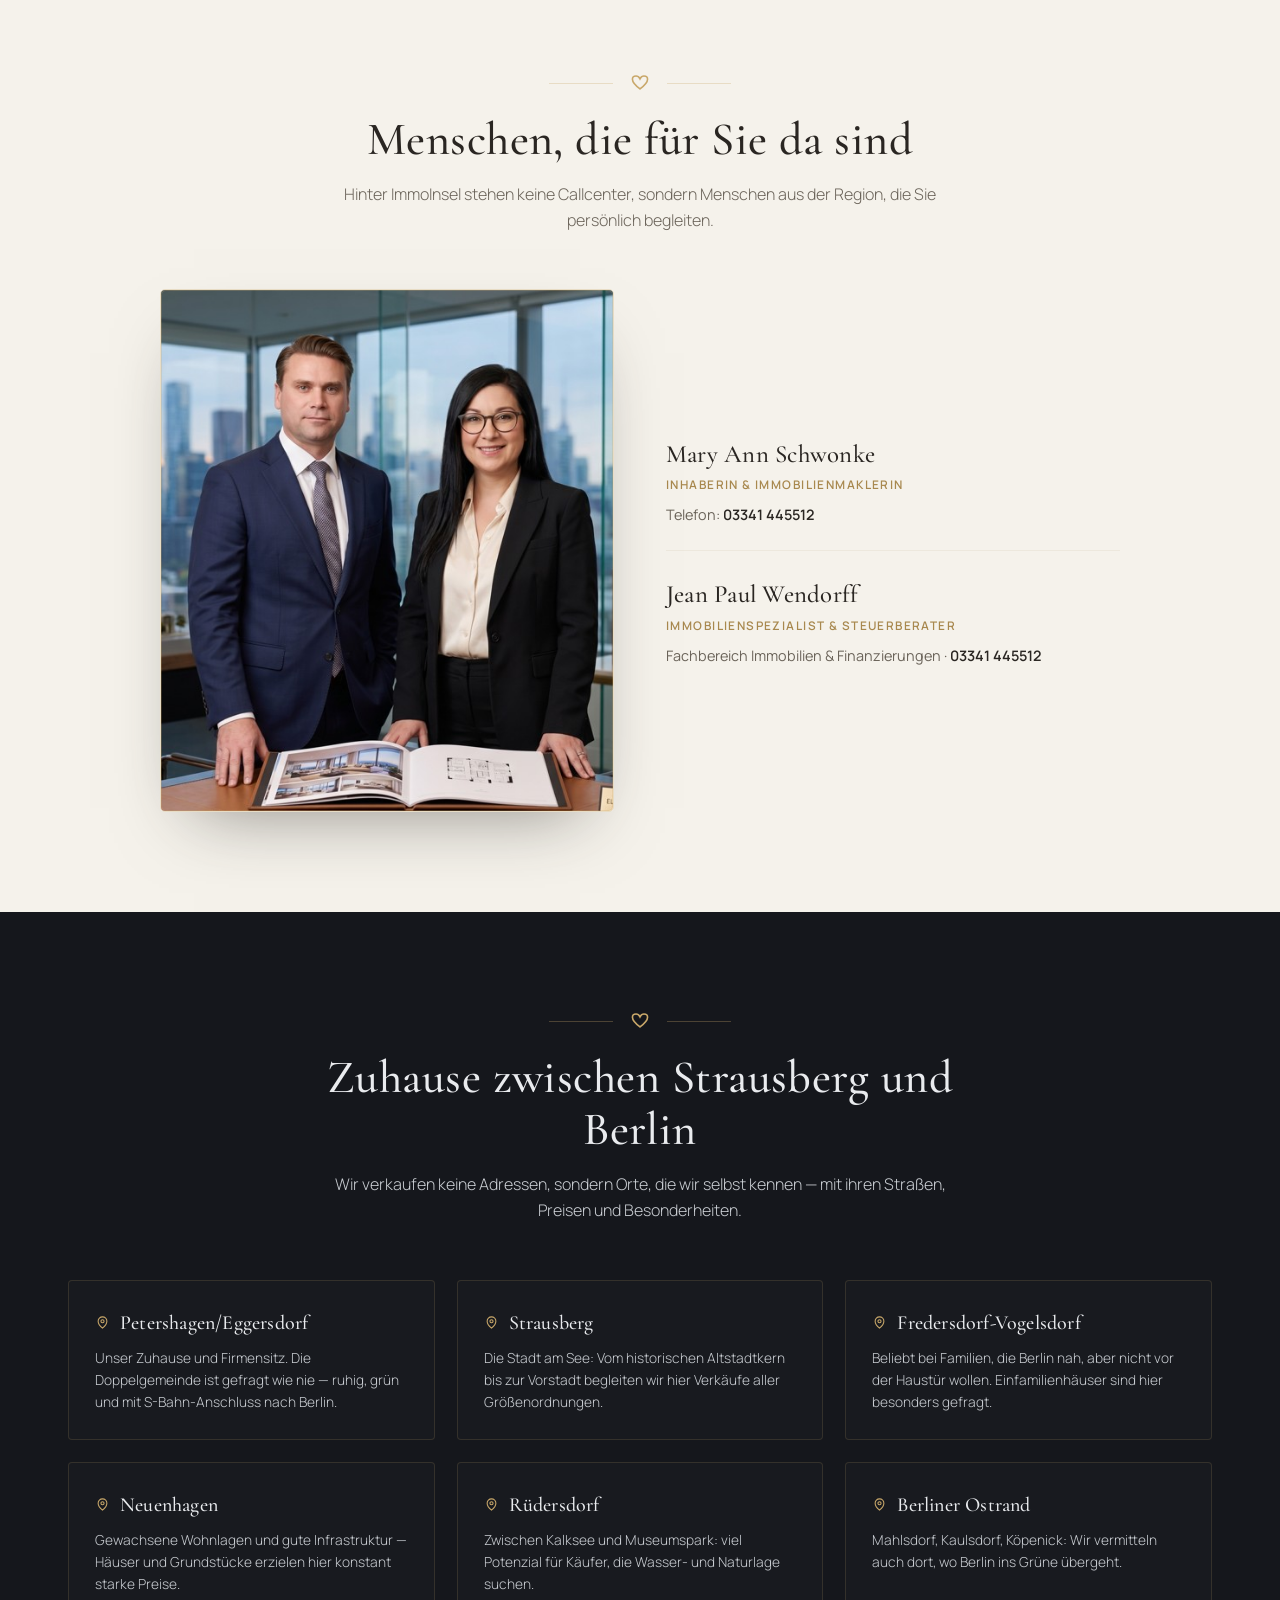
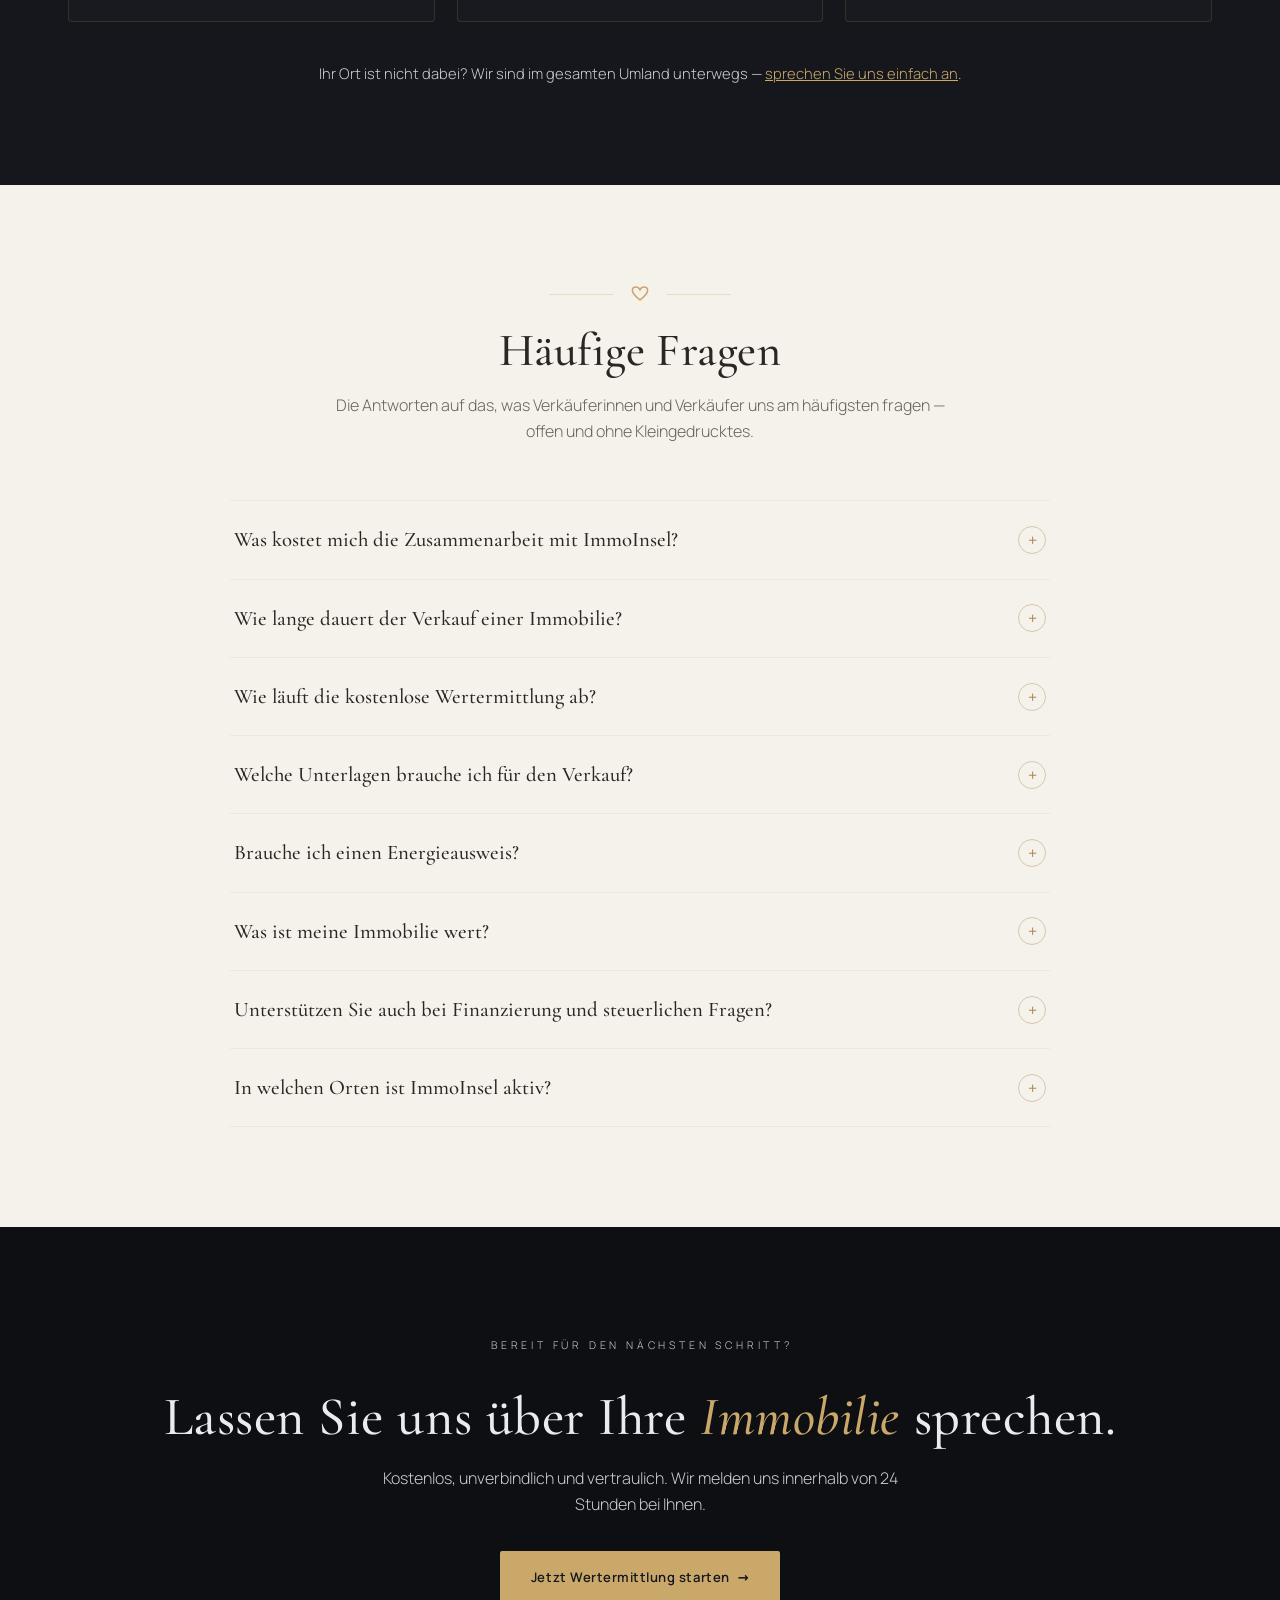
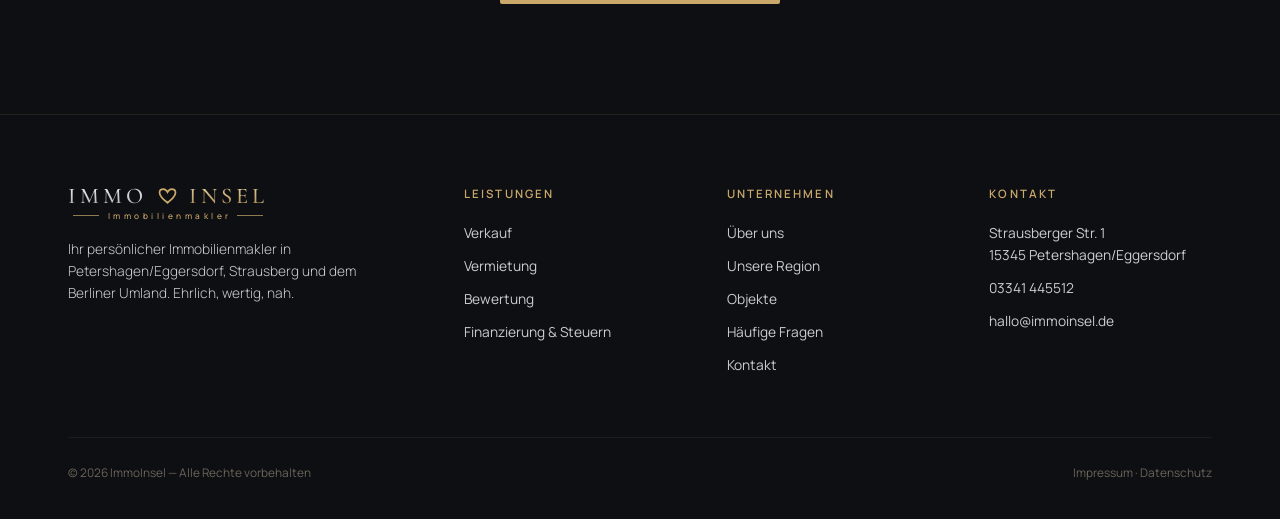
==== commit c0eea173: "Neue Sektionen (Leistungen, Region, FAQ) + DSGVO-Fonts und fehlende Bilder - Leistungen: Verkauf, Ve" ====
--- a/index.html
+++ b/index.html
@@ -51,13 +51,62 @@
   }
   </script>
 
+  <!-- FAQ strukturierte Daten (muss inhaltlich zur FAQ-Sektion passen) -->
+  <script type="application/ld+json">
+  {
+    "@context": "https://schema.org",
+    "@type": "FAQPage",
+    "mainEntity": [
+      {
+        "@type": "Question",
+        "name": "Was kostet mich die Zusammenarbeit mit ImmoInsel?",
+        "acceptedAnswer": { "@type": "Answer", "text": "Die Wertermittlung und die Erstberatung sind kostenlos und unverbindlich. Eine Provision fällt nur im Erfolgsfall an – also dann, wenn Ihre Immobilie tatsächlich verkauft wird. Die Höhe besprechen wir transparent im ersten Gespräch." }
+      },
+      {
+        "@type": "Question",
+        "name": "Wie lange dauert der Verkauf einer Immobilie?",
+        "acceptedAnswer": { "@type": "Answer", "text": "Im Durchschnitt finden wir in rund drei Wochen einen Käufer. Bis zur notariellen Beurkundung und Kaufpreiszahlung sollten Sie insgesamt zwei bis drei Monate einplanen – abhängig von Objekt, Preis und Finanzierung des Käufers." }
+      },
+      {
+        "@type": "Question",
+        "name": "Wie läuft die kostenlose Wertermittlung ab?",
+        "acceptedAnswer": { "@type": "Answer", "text": "Sie senden uns über das Formular einige Eckdaten, wir melden uns innerhalb von 24 Stunden. Nach einer Besichtigung vor Ort erhalten Sie eine fundierte Einschätzung auf Basis aktueller Vergleichswerte aus der Region – ohne jede Verpflichtung." }
+      },
+      {
+        "@type": "Question",
+        "name": "Welche Unterlagen brauche ich für den Verkauf?",
+        "acceptedAnswer": { "@type": "Answer", "text": "Typischerweise Grundbuchauszug, Flurkarte, Grundrisse, Wohnflächenberechnung und Energieausweis; bei Eigentumswohnungen zusätzlich Teilungserklärung und Protokolle der Eigentümerversammlung. Fehlende Unterlagen besorgen wir für Sie." }
+      },
+      {
+        "@type": "Question",
+        "name": "Brauche ich einen Energieausweis?",
+        "acceptedAnswer": { "@type": "Answer", "text": "Ja – spätestens zur Besichtigung ist er gesetzlich vorgeschrieben, und schon im Inserat müssen die Energiekennwerte genannt werden. Falls kein Ausweis vorliegt, kümmern wir uns um die Erstellung." }
+      },
+      {
+        "@type": "Question",
+        "name": "Was ist meine Immobilie wert?",
+        "acceptedAnswer": { "@type": "Answer", "text": "Das hängt von Lage, Zustand, Baujahr, Energetik und der aktuellen Nachfrage ab. Pauschale Online-Rechner liefern nur grobe Spannen – wir bewerten mit Vergleichswerten aus Petershagen/Eggersdorf, Strausberg und dem Umland und begründen jede Zahl." }
+      },
+      {
+        "@type": "Question",
+        "name": "Unterstützen Sie auch bei Finanzierung und steuerlichen Fragen?",
+        "acceptedAnswer": { "@type": "Answer", "text": "Ja – mit Jean Paul Wendorff ist ein Steuerberater fest im Team. Fragen zu Spekulationsfrist, Finanzierung oder dem Verkauf geerbter Immobilien klären wir gemeinsam, bevor teure Fehler entstehen." }
+      },
+      {
+        "@type": "Question",
+        "name": "In welchen Orten ist ImmoInsel aktiv?",
+        "acceptedAnswer": { "@type": "Answer", "text": "Unser Kerngebiet reicht von Petershagen/Eggersdorf über Strausberg, Fredersdorf-Vogelsdorf, Neuenhagen und Rüdersdorf bis an den Berliner Ostrand. Auch außerhalb davon helfen wir gern weiter – fragen Sie einfach an." }
+      }
+    ]
+  }
+  </script>
+
   <link rel="icon" href="favicon.ico" sizes="any" />
   <link rel="icon" type="image/svg+xml" href="img/favicon.svg" />
   <link rel="apple-touch-icon" href="img/favicon-180.png" />
 
-  <link rel="preconnect" href="https://fonts.googleapis.com" />
-  <link rel="preconnect" href="https://fonts.gstatic.com" crossorigin />
-  <link href="https://fonts.googleapis.com/css2?family=Cormorant+Garamond:ital,wght@0,400;0,500;0,600;1,400;1,500&family=Manrope:wght@300;400;500;600;700&display=swap" rel="stylesheet" />
+  <!-- Schriften lokal gehostet (DSGVO) -->
+  <link rel="stylesheet" href="css/fonts.css" />
   <link rel="stylesheet" href="css/style.css" />
 </head>
 <body>
@@ -79,10 +128,12 @@
 
     <div class="nav-panel" id="navPanel">
       <nav class="nav-links" aria-label="Hauptnavigation">
+        <a href="#leistungen">Leistungen</a>
         <a href="#angebote">Angebote</a>
-        <a href="#verkaufen">Verkaufen</a>
         <a href="#ablauf">Ablauf</a>
         <a href="#team">Team</a>
+        <a href="#region">Region</a>
+        <a href="#faq">FAQ</a>
       </nav>
       <a href="#bewertung" class="btn btn-gold">Immobilie bewerten</a>
     </div>
@@ -198,6 +249,40 @@
   </div>
 </section>
 
+<!-- SERVICES -->
+<section class="section" id="leistungen">
+  <div class="wrap">
+    <div class="s-head">
+      <div class="hdiv"><span></span><svg viewBox="0 0 100 90" aria-hidden="true"><path d="M50 78 C20 55 8 38 8 24 C8 12 18 6 28 6 C38 6 46 14 50 22 C54 14 62 6 72 6 C82 6 92 12 92 24 C92 38 80 55 50 78 Z"/></svg><span></span></div>
+      <h2>Alles aus einer Hand</h2>
+      <p>Vom ersten Gedanken an den Verkauf bis zur steuerlichen Frage danach — bei uns müssen Sie nicht zwischen Ansprechpartnern springen.</p>
+    </div>
+    <div class="services">
+      <article class="scard">
+        <svg viewBox="0 0 24 24" aria-hidden="true"><path d="M3 11l9-7 9 7v9a1 1 0 01-1 1h-5v-6H9v6H4a1 1 0 01-1-1z"/></svg>
+        <h3>Verkauf</h3>
+        <p>Marktgerechte Bewertung, hochwertiges Exposé und Verhandlungen mit Fingerspitzengefühl — bis zum Notartermin und darüber hinaus.</p>
+      </article>
+      <article class="scard">
+        <svg viewBox="0 0 24 24" aria-hidden="true"><circle cx="7.5" cy="16.5" r="4.5"/><path d="M11 13L21 3M16 8l3 3M18.5 5.5l2 2"/></svg>
+        <h3>Vermietung</h3>
+        <p>Wir finden Mieter, die zu Ihrer Immobilie passen: Mietpreisermittlung, Bonitätsprüfung und rechtssichere Übergabe inklusive.</p>
+      </article>
+      <article class="scard">
+        <svg viewBox="0 0 24 24" aria-hidden="true"><path d="M3 17l6-6 4 4 8-8"/><path d="M15 7h6v6"/></svg>
+        <h3>Wertermittlung</h3>
+        <p>Kostenlos und unverbindlich: eine fundierte Markteinschätzung auf Basis aktueller Vergleichswerte aus der Region.</p>
+        <a class="snote" href="#bewertung">Jetzt bewerten lassen →</a>
+      </article>
+      <article class="scard">
+        <svg viewBox="0 0 24 24" aria-hidden="true"><line x1="19" y1="5" x2="5" y2="19"/><circle cx="6.5" cy="6.5" r="2.5"/><circle cx="17.5" cy="17.5" r="2.5"/></svg>
+        <h3>Finanzierung &amp; Steuern</h3>
+        <p>Unser Plus: Mit Steuerberater Jean Paul Wendorff denken wir Finanzierung und steuerliche Folgen von Anfang an mit.</p>
+      </article>
+    </div>
+  </div>
+</section>
+
 <!-- LISTINGS -->
 <section class="section section-cream" id="angebote">
   <div class="wrap">
@@ -315,6 +400,89 @@
           <div class="tel">Fachbereich Immobilien &amp; Finanzierungen · <a href="tel:+493341445512">03341 445512</a></div>
         </div>
       </div>
+    </div>
+  </div>
+</section>
+
+<!-- REGION -->
+<section class="section" id="region">
+  <div class="wrap">
+    <div class="s-head">
+      <div class="hdiv"><span></span><svg viewBox="0 0 100 90" aria-hidden="true"><path d="M50 78 C20 55 8 38 8 24 C8 12 18 6 28 6 C38 6 46 14 50 22 C54 14 62 6 72 6 C82 6 92 12 92 24 C92 38 80 55 50 78 Z"/></svg><span></span></div>
+      <h2>Zuhause zwischen Strausberg und Berlin</h2>
+      <p>Wir verkaufen keine Adressen, sondern Orte, die wir selbst kennen — mit ihren Straßen, Preisen und Besonderheiten.</p>
+    </div>
+    <div class="region-grid">
+      <article class="rcard">
+        <h3><svg viewBox="0 0 24 24" aria-hidden="true"><path d="M12 21s-7-5.5-7-11a7 7 0 0114 0c0 5.5-7 11-7 11z"/><circle cx="12" cy="10" r="2.5"/></svg>Petershagen/Eggersdorf</h3>
+        <p>Unser Zuhause und Firmensitz. Die Doppelgemeinde ist gefragt wie nie — ruhig, grün und mit S-Bahn-Anschluss nach Berlin.</p>
+      </article>
+      <article class="rcard">
+        <h3><svg viewBox="0 0 24 24" aria-hidden="true"><path d="M12 21s-7-5.5-7-11a7 7 0 0114 0c0 5.5-7 11-7 11z"/><circle cx="12" cy="10" r="2.5"/></svg>Strausberg</h3>
+        <p>Die Stadt am See: Vom historischen Altstadtkern bis zur Vorstadt begleiten wir hier Verkäufe aller Größenordnungen.</p>
+      </article>
+      <article class="rcard">
+        <h3><svg viewBox="0 0 24 24" aria-hidden="true"><path d="M12 21s-7-5.5-7-11a7 7 0 0114 0c0 5.5-7 11-7 11z"/><circle cx="12" cy="10" r="2.5"/></svg>Fredersdorf-Vogelsdorf</h3>
+        <p>Beliebt bei Familien, die Berlin nah, aber nicht vor der Haustür wollen. Einfamilienhäuser sind hier besonders gefragt.</p>
+      </article>
+      <article class="rcard">
+        <h3><svg viewBox="0 0 24 24" aria-hidden="true"><path d="M12 21s-7-5.5-7-11a7 7 0 0114 0c0 5.5-7 11-7 11z"/><circle cx="12" cy="10" r="2.5"/></svg>Neuenhagen</h3>
+        <p>Gewachsene Wohnlagen und gute Infrastruktur — Häuser und Grundstücke erzielen hier konstant starke Preise.</p>
+      </article>
+      <article class="rcard">
+        <h3><svg viewBox="0 0 24 24" aria-hidden="true"><path d="M12 21s-7-5.5-7-11a7 7 0 0114 0c0 5.5-7 11-7 11z"/><circle cx="12" cy="10" r="2.5"/></svg>Rüdersdorf</h3>
+        <p>Zwischen Kalksee und Museumspark: viel Potenzial für Käufer, die Wasser- und Naturlage suchen.</p>
+      </article>
+      <article class="rcard">
+        <h3><svg viewBox="0 0 24 24" aria-hidden="true"><path d="M12 21s-7-5.5-7-11a7 7 0 0114 0c0 5.5-7 11-7 11z"/><circle cx="12" cy="10" r="2.5"/></svg>Berliner Ostrand</h3>
+        <p>Mahlsdorf, Kaulsdorf, Köpenick: Wir vermitteln auch dort, wo Berlin ins Grüne übergeht.</p>
+      </article>
+    </div>
+    <p class="region-note">Ihr Ort ist nicht dabei? Wir sind im gesamten Umland unterwegs — <a href="#bewertung">sprechen Sie uns einfach an</a>.</p>
+  </div>
+</section>
+
+<!-- FAQ -->
+<section class="section section-cream" id="faq">
+  <div class="wrap">
+    <div class="s-head">
+      <div class="hdiv"><span></span><svg viewBox="0 0 100 90" aria-hidden="true"><path d="M50 78 C20 55 8 38 8 24 C8 12 18 6 28 6 C38 6 46 14 50 22 C54 14 62 6 72 6 C82 6 92 12 92 24 C92 38 80 55 50 78 Z"/></svg><span></span></div>
+      <h2>Häufige Fragen</h2>
+      <p>Die Antworten auf das, was Verkäuferinnen und Verkäufer uns am häufigsten fragen — offen und ohne Kleingedrucktes.</p>
+    </div>
+    <div class="faq-list">
+      <details class="faq-item">
+        <summary>Was kostet mich die Zusammenarbeit mit ImmoInsel?<span class="fplus" aria-hidden="true">+</span></summary>
+        <div class="faq-a"><p>Die Wertermittlung und die Erstberatung sind kostenlos und unverbindlich. Eine Provision fällt nur im Erfolgsfall an — also dann, wenn Ihre Immobilie tatsächlich verkauft wird. Die Höhe besprechen wir transparent im ersten Gespräch.</p></div>
+      </details>
+      <details class="faq-item">
+        <summary>Wie lange dauert der Verkauf einer Immobilie?<span class="fplus" aria-hidden="true">+</span></summary>
+        <div class="faq-a"><p>Im Durchschnitt finden wir in rund drei Wochen einen Käufer. Bis zur notariellen Beurkundung und Kaufpreiszahlung sollten Sie insgesamt zwei bis drei Monate einplanen — abhängig von Objekt, Preis und Finanzierung des Käufers.</p></div>
+      </details>
+      <details class="faq-item">
+        <summary>Wie läuft die kostenlose Wertermittlung ab?<span class="fplus" aria-hidden="true">+</span></summary>
+        <div class="faq-a"><p>Sie senden uns über das <a href="#bewertung">Formular</a> einige Eckdaten, wir melden uns innerhalb von 24 Stunden. Nach einer Besichtigung vor Ort erhalten Sie eine fundierte Einschätzung auf Basis aktueller Vergleichswerte aus der Region — ohne jede Verpflichtung.</p></div>
+      </details>
+      <details class="faq-item">
+        <summary>Welche Unterlagen brauche ich für den Verkauf?<span class="fplus" aria-hidden="true">+</span></summary>
+        <div class="faq-a"><p>Typischerweise Grundbuchauszug, Flurkarte, Grundrisse, Wohnflächenberechnung und Energieausweis; bei Eigentumswohnungen zusätzlich Teilungserklärung und Protokolle der Eigentümerversammlung. Fehlende Unterlagen besorgen wir für Sie.</p></div>
+      </details>
+      <details class="faq-item">
+        <summary>Brauche ich einen Energieausweis?<span class="fplus" aria-hidden="true">+</span></summary>
+        <div class="faq-a"><p>Ja — spätestens zur Besichtigung ist er gesetzlich vorgeschrieben, und schon im Inserat müssen die Energiekennwerte genannt werden. Falls kein Ausweis vorliegt, kümmern wir uns um die Erstellung.</p></div>
+      </details>
+      <details class="faq-item">
+        <summary>Was ist meine Immobilie wert?<span class="fplus" aria-hidden="true">+</span></summary>
+        <div class="faq-a"><p>Das hängt von Lage, Zustand, Baujahr, Energetik und der aktuellen Nachfrage ab. Pauschale Online-Rechner liefern nur grobe Spannen — wir bewerten mit Vergleichswerten aus Petershagen/Eggersdorf, Strausberg und dem Umland und begründen jede Zahl.</p></div>
+      </details>
+      <details class="faq-item">
+        <summary>Unterstützen Sie auch bei Finanzierung und steuerlichen Fragen?<span class="fplus" aria-hidden="true">+</span></summary>
+        <div class="faq-a"><p>Ja — mit Jean Paul Wendorff ist ein Steuerberater fest im Team. Fragen zu Spekulationsfrist, Finanzierung oder dem Verkauf geerbter Immobilien klären wir gemeinsam, bevor teure Fehler entstehen.</p></div>
+      </details>
+      <details class="faq-item">
+        <summary>In welchen Orten ist ImmoInsel aktiv?<span class="fplus" aria-hidden="true">+</span></summary>
+        <div class="faq-a"><p>Unser Kerngebiet reicht von Petershagen/Eggersdorf über Strausberg, Fredersdorf-Vogelsdorf, Neuenhagen und Rüdersdorf bis an den Berliner Ostrand — mehr dazu in der <a href="#region">Regionsübersicht</a>. Auch außerhalb davon helfen wir gern weiter.</p></div>
+      </details>
     </div>
   </div>
 </section>
@@ -344,8 +512,8 @@
         </span>
         <p>Ihr persönlicher Immobilienmakler in Petershagen/Eggersdorf, Strausberg und dem Berliner Umland. Ehrlich, wertig, nah.</p>
       </div>
-      <div class="foot-col"><h4>Leistungen</h4><a href="#verkaufen">Verkauf</a><a href="#verkaufen">Vermietung</a><a href="#bewertung">Bewertung</a><a href="#ablauf">Beratung</a></div>
-      <div class="foot-col"><h4>Unternehmen</h4><a href="#team">Über uns</a><a href="#team">Team</a><a href="#angebote">Objekte</a><a href="mailto:hallo@immoinsel.de">Kontakt</a></div>
+      <div class="foot-col"><h4>Leistungen</h4><a href="#leistungen">Verkauf</a><a href="#leistungen">Vermietung</a><a href="#bewertung">Bewertung</a><a href="#leistungen">Finanzierung &amp; Steuern</a></div>
+      <div class="foot-col"><h4>Unternehmen</h4><a href="#team">Über uns</a><a href="#region">Unsere Region</a><a href="#angebote">Objekte</a><a href="#faq">Häufige Fragen</a><a href="mailto:hallo@immoinsel.de">Kontakt</a></div>
       <div class="foot-col"><h4>Kontakt</h4><a href="https://www.google.com/maps/search/?api=1&query=Strausberger+Str.+1,+15345+Petershagen/Eggersdorf" target="_blank" rel="noopener">Strausberger Str. 1<br>15345 Petershagen/Eggersdorf</a><a href="tel:+493341445512">03341 445512</a><a href="mailto:hallo@immoinsel.de">hallo@immoinsel.de</a></div>
     </div>
     <div class="foot-bar">
--- a/css/fonts.css
+++ b/css/fonts.css
@@ -0,0 +1,21 @@
+/* Lokale Schriften (ehem. Google Fonts) - DSGVO-konform selbst gehostet */
+@font-face{font-family:'Cormorant Garamond';font-style:italic;font-weight:400;font-display:swap;src:url('../fonts/CormorantGaramond-400-italic-latin-ext.woff2') format('woff2');unicode-range:U+0100-02BA, U+02BD-02C5, U+02C7-02CC, U+02CE-02D7, U+02DD-02FF, U+0304, U+0308, U+0329, U+1D00-1DBF, U+1E00-1E9F, U+1EF2-1EFF, U+2020, U+20A0-20AB, U+20AD-20C0, U+2113, U+2C60-2C7F, U+A720-A7FF}
+@font-face{font-family:'Cormorant Garamond';font-style:italic;font-weight:400;font-display:swap;src:url('../fonts/CormorantGaramond-400-italic-latin.woff2') format('woff2');unicode-range:U+0000-00FF, U+0131, U+0152-0153, U+02BB-02BC, U+02C6, U+02DA, U+02DC, U+0304, U+0308, U+0329, U+2000-206F, U+20AC, U+2122, U+2191, U+2193, U+2212, U+2215, U+FEFF, U+FFFD}
+@font-face{font-family:'Cormorant Garamond';font-style:italic;font-weight:500;font-display:swap;src:url('../fonts/CormorantGaramond-500-italic-latin-ext.woff2') format('woff2');unicode-range:U+0100-02BA, U+02BD-02C5, U+02C7-02CC, U+02CE-02D7, U+02DD-02FF, U+0304, U+0308, U+0329, U+1D00-1DBF, U+1E00-1E9F, U+1EF2-1EFF, U+2020, U+20A0-20AB, U+20AD-20C0, U+2113, U+2C60-2C7F, U+A720-A7FF}
+@font-face{font-family:'Cormorant Garamond';font-style:italic;font-weight:500;font-display:swap;src:url('../fonts/CormorantGaramond-500-italic-latin.woff2') format('woff2');unicode-range:U+0000-00FF, U+0131, U+0152-0153, U+02BB-02BC, U+02C6, U+02DA, U+02DC, U+0304, U+0308, U+0329, U+2000-206F, U+20AC, U+2122, U+2191, U+2193, U+2212, U+2215, U+FEFF, U+FFFD}
+@font-face{font-family:'Cormorant Garamond';font-style:normal;font-weight:400;font-display:swap;src:url('../fonts/CormorantGaramond-400-normal-latin-ext.woff2') format('woff2');unicode-range:U+0100-02BA, U+02BD-02C5, U+02C7-02CC, U+02CE-02D7, U+02DD-02FF, U+0304, U+0308, U+0329, U+1D00-1DBF, U+1E00-1E9F, U+1EF2-1EFF, U+2020, U+20A0-20AB, U+20AD-20C0, U+2113, U+2C60-2C7F, U+A720-A7FF}
+@font-face{font-family:'Cormorant Garamond';font-style:normal;font-weight:400;font-display:swap;src:url('../fonts/CormorantGaramond-400-normal-latin.woff2') format('woff2');unicode-range:U+0000-00FF, U+0131, U+0152-0153, U+02BB-02BC, U+02C6, U+02DA, U+02DC, U+0304, U+0308, U+0329, U+2000-206F, U+20AC, U+2122, U+2191, U+2193, U+2212, U+2215, U+FEFF, U+FFFD}
+@font-face{font-family:'Cormorant Garamond';font-style:normal;font-weight:500;font-display:swap;src:url('../fonts/CormorantGaramond-500-normal-latin-ext.woff2') format('woff2');unicode-range:U+0100-02BA, U+02BD-02C5, U+02C7-02CC, U+02CE-02D7, U+02DD-02FF, U+0304, U+0308, U+0329, U+1D00-1DBF, U+1E00-1E9F, U+1EF2-1EFF, U+2020, U+20A0-20AB, U+20AD-20C0, U+2113, U+2C60-2C7F, U+A720-A7FF}
+@font-face{font-family:'Cormorant Garamond';font-style:normal;font-weight:500;font-display:swap;src:url('../fonts/CormorantGaramond-500-normal-latin.woff2') format('woff2');unicode-range:U+0000-00FF, U+0131, U+0152-0153, U+02BB-02BC, U+02C6, U+02DA, U+02DC, U+0304, U+0308, U+0329, U+2000-206F, U+20AC, U+2122, U+2191, U+2193, U+2212, U+2215, U+FEFF, U+FFFD}
+@font-face{font-family:'Cormorant Garamond';font-style:normal;font-weight:600;font-display:swap;src:url('../fonts/CormorantGaramond-600-normal-latin-ext.woff2') format('woff2');unicode-range:U+0100-02BA, U+02BD-02C5, U+02C7-02CC, U+02CE-02D7, U+02DD-02FF, U+0304, U+0308, U+0329, U+1D00-1DBF, U+1E00-1E9F, U+1EF2-1EFF, U+2020, U+20A0-20AB, U+20AD-20C0, U+2113, U+2C60-2C7F, U+A720-A7FF}
+@font-face{font-family:'Cormorant Garamond';font-style:normal;font-weight:600;font-display:swap;src:url('../fonts/CormorantGaramond-600-normal-latin.woff2') format('woff2');unicode-range:U+0000-00FF, U+0131, U+0152-0153, U+02BB-02BC, U+02C6, U+02DA, U+02DC, U+0304, U+0308, U+0329, U+2000-206F, U+20AC, U+2122, U+2191, U+2193, U+2212, U+2215, U+FEFF, U+FFFD}
+@font-face{font-family:'Manrope';font-style:normal;font-weight:300;font-display:swap;src:url('../fonts/Manrope-300-normal-latin-ext.woff2') format('woff2');unicode-range:U+0100-02BA, U+02BD-02C5, U+02C7-02CC, U+02CE-02D7, U+02DD-02FF, U+0304, U+0308, U+0329, U+1D00-1DBF, U+1E00-1E9F, U+1EF2-1EFF, U+2020, U+20A0-20AB, U+20AD-20C0, U+2113, U+2C60-2C7F, U+A720-A7FF}
+@font-face{font-family:'Manrope';font-style:normal;font-weight:300;font-display:swap;src:url('../fonts/Manrope-300-normal-latin.woff2') format('woff2');unicode-range:U+0000-00FF, U+0131, U+0152-0153, U+02BB-02BC, U+02C6, U+02DA, U+02DC, U+0304, U+0308, U+0329, U+2000-206F, U+20AC, U+2122, U+2191, U+2193, U+2212, U+2215, U+FEFF, U+FFFD}
+@font-face{font-family:'Manrope';font-style:normal;font-weight:400;font-display:swap;src:url('../fonts/Manrope-400-normal-latin-ext.woff2') format('woff2');unicode-range:U+0100-02BA, U+02BD-02C5, U+02C7-02CC, U+02CE-02D7, U+02DD-02FF, U+0304, U+0308, U+0329, U+1D00-1DBF, U+1E00-1E9F, U+1EF2-1EFF, U+2020, U+20A0-20AB, U+20AD-20C0, U+2113, U+2C60-2C7F, U+A720-A7FF}
+@font-face{font-family:'Manrope';font-style:normal;font-weight:400;font-display:swap;src:url('../fonts/Manrope-400-normal-latin.woff2') format('woff2');unicode-range:U+0000-00FF, U+0131, U+0152-0153, U+02BB-02BC, U+02C6, U+02DA, U+02DC, U+0304, U+0308, U+0329, U+2000-206F, U+20AC, U+2122, U+2191, U+2193, U+2212, U+2215, U+FEFF, U+FFFD}
+@font-face{font-family:'Manrope';font-style:normal;font-weight:500;font-display:swap;src:url('../fonts/Manrope-500-normal-latin-ext.woff2') format('woff2');unicode-range:U+0100-02BA, U+02BD-02C5, U+02C7-02CC, U+02CE-02D7, U+02DD-02FF, U+0304, U+0308, U+0329, U+1D00-1DBF, U+1E00-1E9F, U+1EF2-1EFF, U+2020, U+20A0-20AB, U+20AD-20C0, U+2113, U+2C60-2C7F, U+A720-A7FF}
+@font-face{font-family:'Manrope';font-style:normal;font-weight:500;font-display:swap;src:url('../fonts/Manrope-500-normal-latin.woff2') format('woff2');unicode-range:U+0000-00FF, U+0131, U+0152-0153, U+02BB-02BC, U+02C6, U+02DA, U+02DC, U+0304, U+0308, U+0329, U+2000-206F, U+20AC, U+2122, U+2191, U+2193, U+2212, U+2215, U+FEFF, U+FFFD}
+@font-face{font-family:'Manrope';font-style:normal;font-weight:600;font-display:swap;src:url('../fonts/Manrope-600-normal-latin-ext.woff2') format('woff2');unicode-range:U+0100-02BA, U+02BD-02C5, U+02C7-02CC, U+02CE-02D7, U+02DD-02FF, U+0304, U+0308, U+0329, U+1D00-1DBF, U+1E00-1E9F, U+1EF2-1EFF, U+2020, U+20A0-20AB, U+20AD-20C0, U+2113, U+2C60-2C7F, U+A720-A7FF}
+@font-face{font-family:'Manrope';font-style:normal;font-weight:600;font-display:swap;src:url('../fonts/Manrope-600-normal-latin.woff2') format('woff2');unicode-range:U+0000-00FF, U+0131, U+0152-0153, U+02BB-02BC, U+02C6, U+02DA, U+02DC, U+0304, U+0308, U+0329, U+2000-206F, U+20AC, U+2122, U+2191, U+2193, U+2212, U+2215, U+FEFF, U+FFFD}
+@font-face{font-family:'Manrope';font-style:normal;font-weight:700;font-display:swap;src:url('../fonts/Manrope-700-normal-latin-ext.woff2') format('woff2');unicode-range:U+0100-02BA, U+02BD-02C5, U+02C7-02CC, U+02CE-02D7, U+02DD-02FF, U+0304, U+0308, U+0329, U+1D00-1DBF, U+1E00-1E9F, U+1EF2-1EFF, U+2020, U+20A0-20AB, U+20AD-20C0, U+2113, U+2C60-2C7F, U+A720-A7FF}
+@font-face{font-family:'Manrope';font-style:normal;font-weight:700;font-display:swap;src:url('../fonts/Manrope-700-normal-latin.woff2') format('woff2');unicode-range:U+0000-00FF, U+0131, U+0152-0153, U+02BB-02BC, U+02C6, U+02DA, U+02DC, U+0304, U+0308, U+0329, U+2000-206F, U+20AC, U+2122, U+2191, U+2193, U+2212, U+2215, U+FEFF, U+FFFD}
--- a/css/style.css
+++ b/css/style.css
@@ -222,7 +222,40 @@
 .legal-note{background:rgba(201,168,106,.12);border-left:3px solid var(--gold);padding:14px 18px;border-radius:3px;font-size:.9rem;color:var(--cream-mute)}
 .back-link{display:inline-block;color:var(--gold-deep);font-weight:600}
 
+/* Leistungen */
+.services{display:grid;grid-template-columns:repeat(4,1fr);gap:26px}
+.scard{border:1px solid rgba(201,168,106,.18);border-radius:4px;padding:34px 28px;background:rgba(255,255,255,.015);transition:.3s;display:flex;flex-direction:column;align-items:flex-start}
+.scard:hover{border-color:var(--gold);transform:translateY(-4px);background:rgba(201,168,106,.05)}
+.scard>svg{width:34px;height:34px;stroke:var(--gold);fill:none;stroke-width:1.4;margin-bottom:18px}
+.scard h3{font-size:1.35rem;color:var(--platinum);margin-bottom:10px}
+.scard p{font-size:.88rem;color:var(--silver);font-weight:300}
+.scard .snote{display:inline-block;margin-top:16px;font-size:.68rem;letter-spacing:.14em;text-transform:uppercase;color:var(--gold);font-weight:600;transition:color .2s}
+.scard .snote:hover{color:var(--gold-lite)}
+
+/* Region */
+.region-grid{display:grid;grid-template-columns:repeat(3,1fr);gap:22px}
+.rcard{border:1px solid rgba(201,168,106,.16);border-radius:4px;padding:26px;background:rgba(255,255,255,.015);transition:.3s}
+.rcard:hover{border-color:rgba(201,168,106,.45)}
+.rcard h3{font-size:1.25rem;color:var(--platinum);display:flex;align-items:center;gap:10px}
+.rcard h3 svg{width:15px;height:15px;stroke:var(--gold);fill:none;stroke-width:1.7;flex:none}
+.rcard p{font-size:.86rem;color:var(--silver);font-weight:300;margin-top:8px}
+.region-note{text-align:center;margin-top:40px;color:var(--silver);font-weight:300;font-size:.92rem}
+.region-note a{color:var(--gold);text-decoration:underline}
+
+/* FAQ */
+.faq-list{max-width:820px;margin:0 auto;border-top:1px solid var(--cream-2)}
+.faq-item{border-bottom:1px solid var(--cream-2)}
+.faq-item summary{list-style:none;cursor:pointer;display:flex;justify-content:space-between;align-items:center;gap:18px;padding:22px 4px;font-family:var(--serif);font-weight:500;font-size:1.3rem;color:var(--cream-ink);transition:color .2s}
+.faq-item summary::-webkit-details-marker{display:none}
+.faq-item summary:hover{color:var(--gold-deep)}
+.faq-item .fplus{flex:none;width:28px;height:28px;border:1px solid rgba(168,136,78,.4);border-radius:50%;display:grid;place-items:center;color:var(--gold-deep);font-family:var(--sans);font-size:1rem;font-weight:400;line-height:1;transition:.25s ease}
+.faq-item[open] .fplus{transform:rotate(45deg);background:var(--gold);border-color:var(--gold);color:#15171C}
+.faq-a{padding:0 44px 26px 4px;color:var(--cream-mute);font-weight:300;font-size:.95rem;max-width:760px}
+.faq-a a{color:var(--gold-deep);text-decoration:underline}
+
 @media(max-width:920px){
+  .services{grid-template-columns:1fr 1fr}
+  .region-grid{grid-template-columns:1fr 1fr}
   .nav-panel{display:none}
   .burger{display:flex}
   header.open .nav-panel{display:flex;position:absolute;top:78px;left:0;right:0;flex-direction:column;align-items:stretch;gap:0;background:rgba(14,15,18,.98);backdrop-filter:blur(12px);border-bottom:1px solid var(--line);padding:12px 0}
@@ -236,8 +269,9 @@
   .vcard{padding:34px 26px}
 }
 @media(max-width:560px){
-  .trust-grid,.listings,.process,.team,.chips,.foot-grid{grid-template-columns:1fr}
+  .trust-grid,.listings,.process,.team,.chips,.foot-grid,.services,.region-grid{grid-template-columns:1fr}
   .wrap{padding:0 20px}.hero h1{font-size:2.4rem}
+  .faq-item summary{font-size:1.12rem}
 }
 @media (prefers-reduced-motion:reduce){*{animation:none!important;transition:none!important;scroll-behavior:auto!important}}
 :focus-visible{outline:2px solid var(--gold);outline-offset:3px}
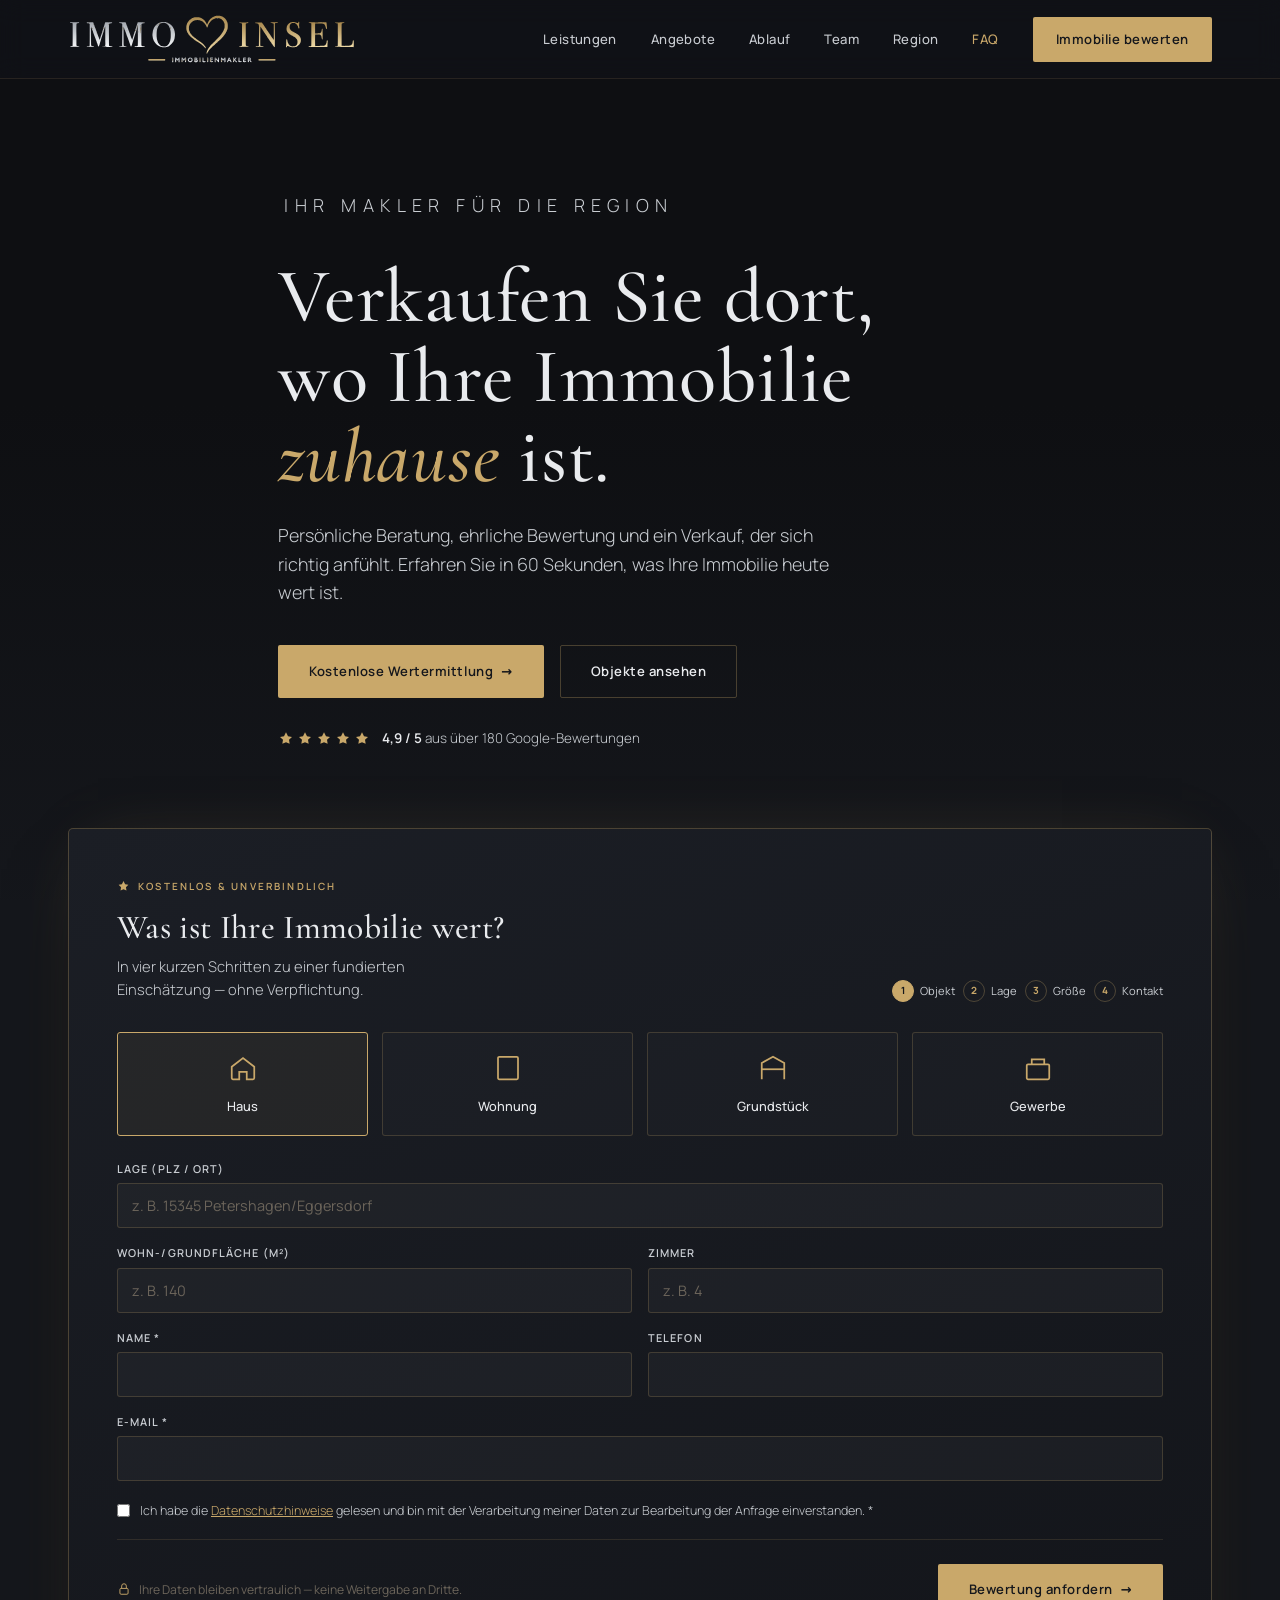
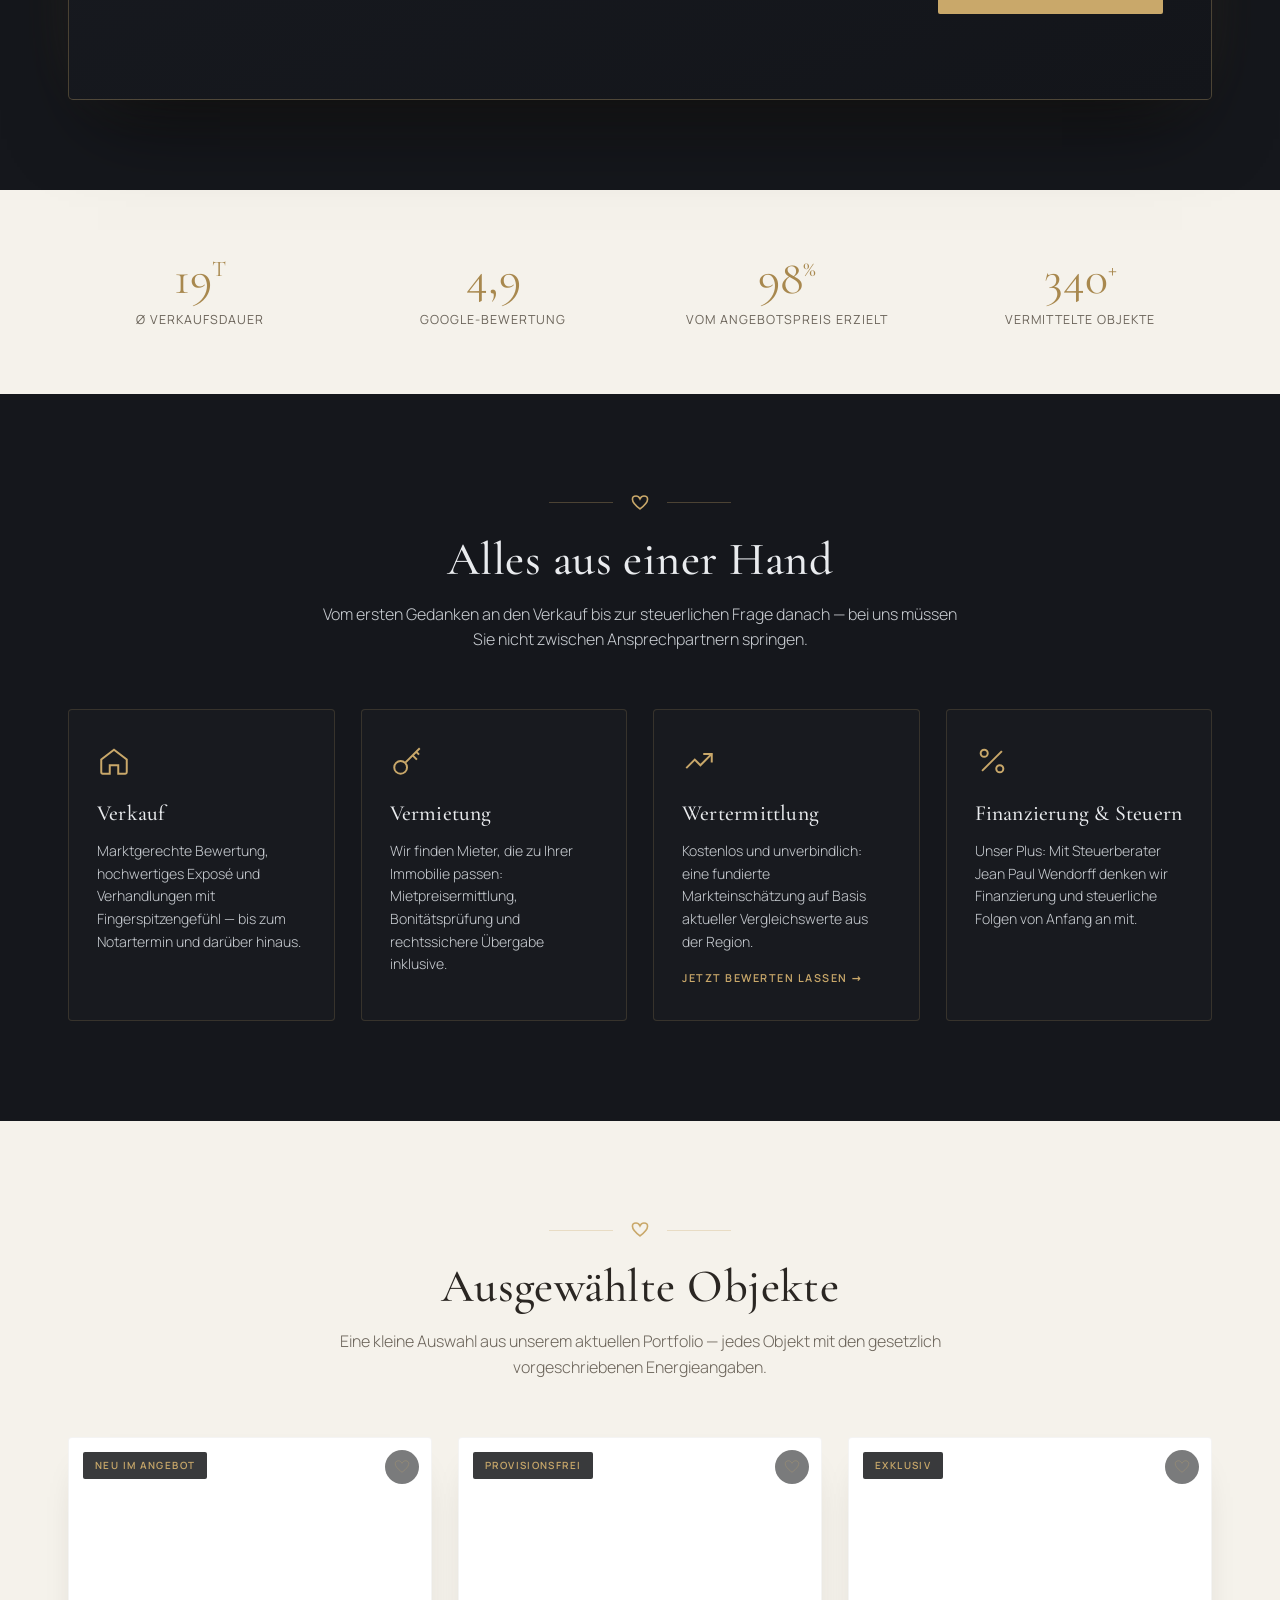
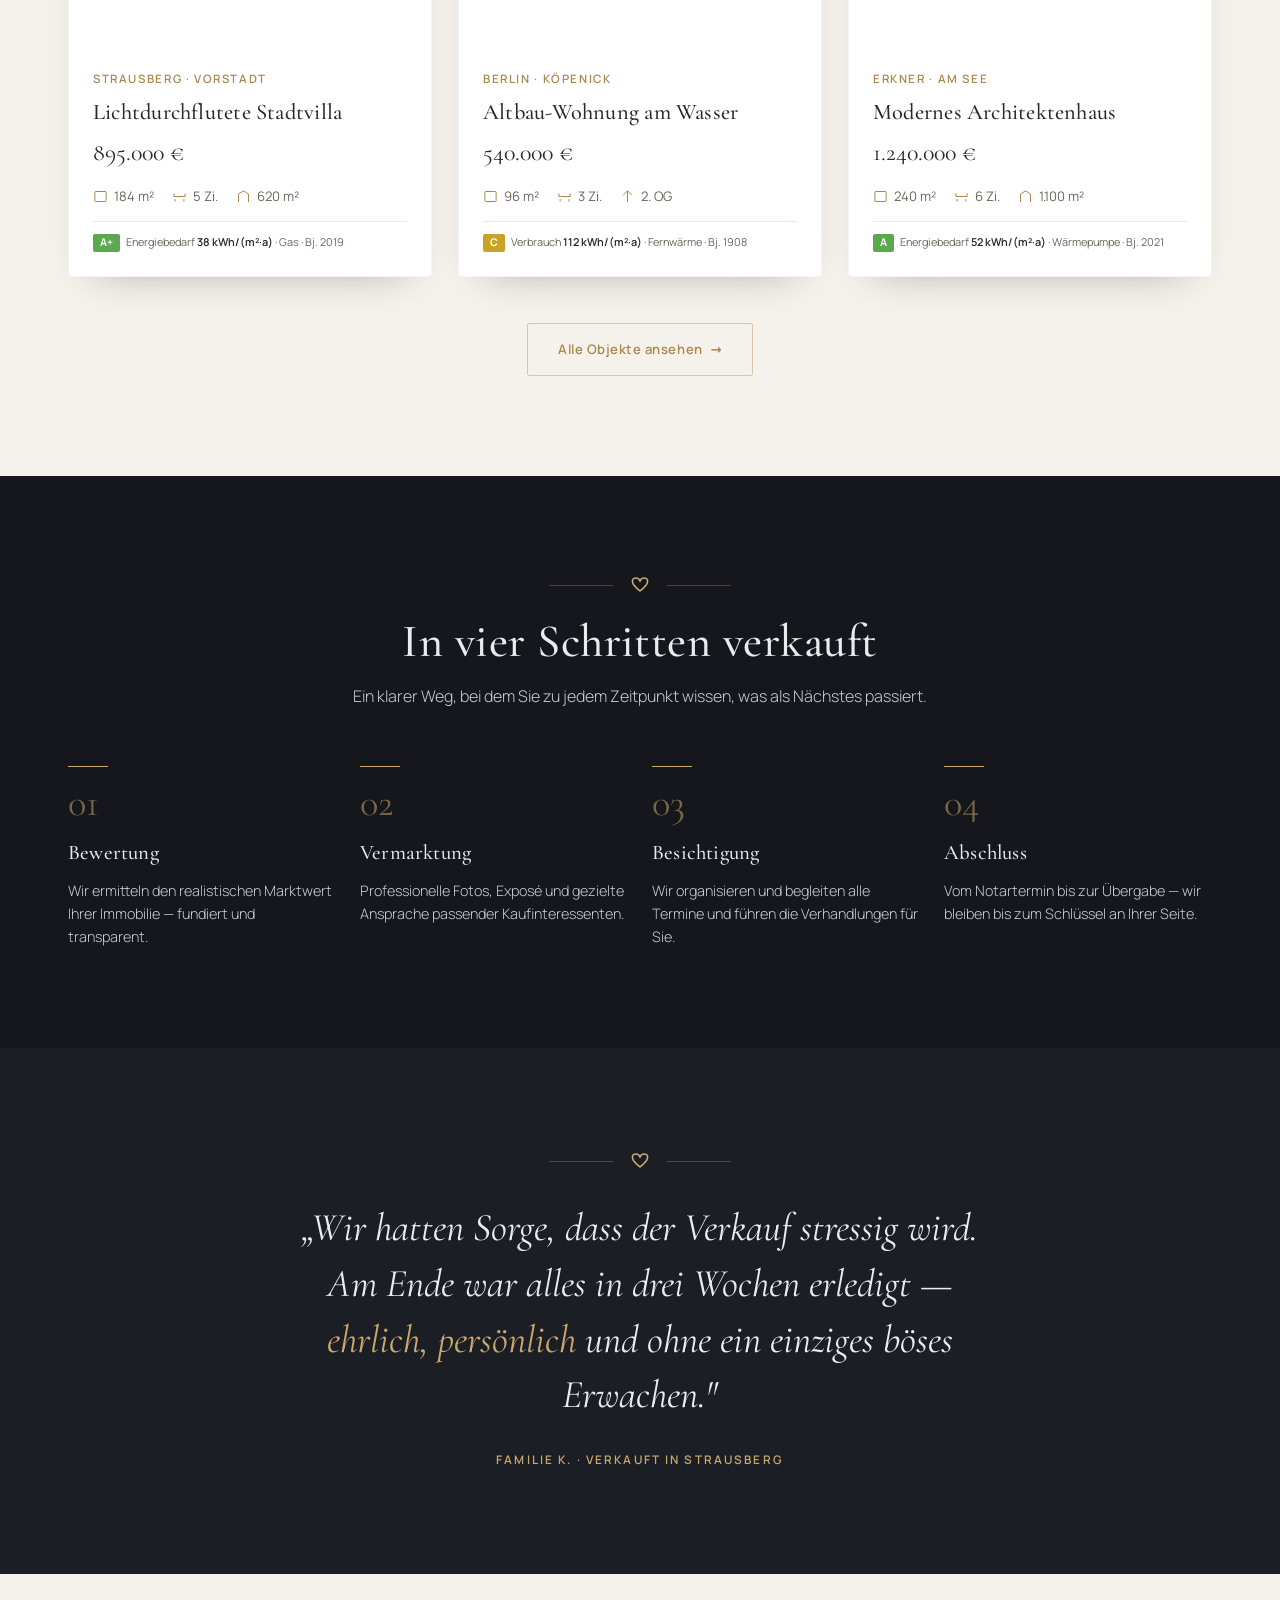
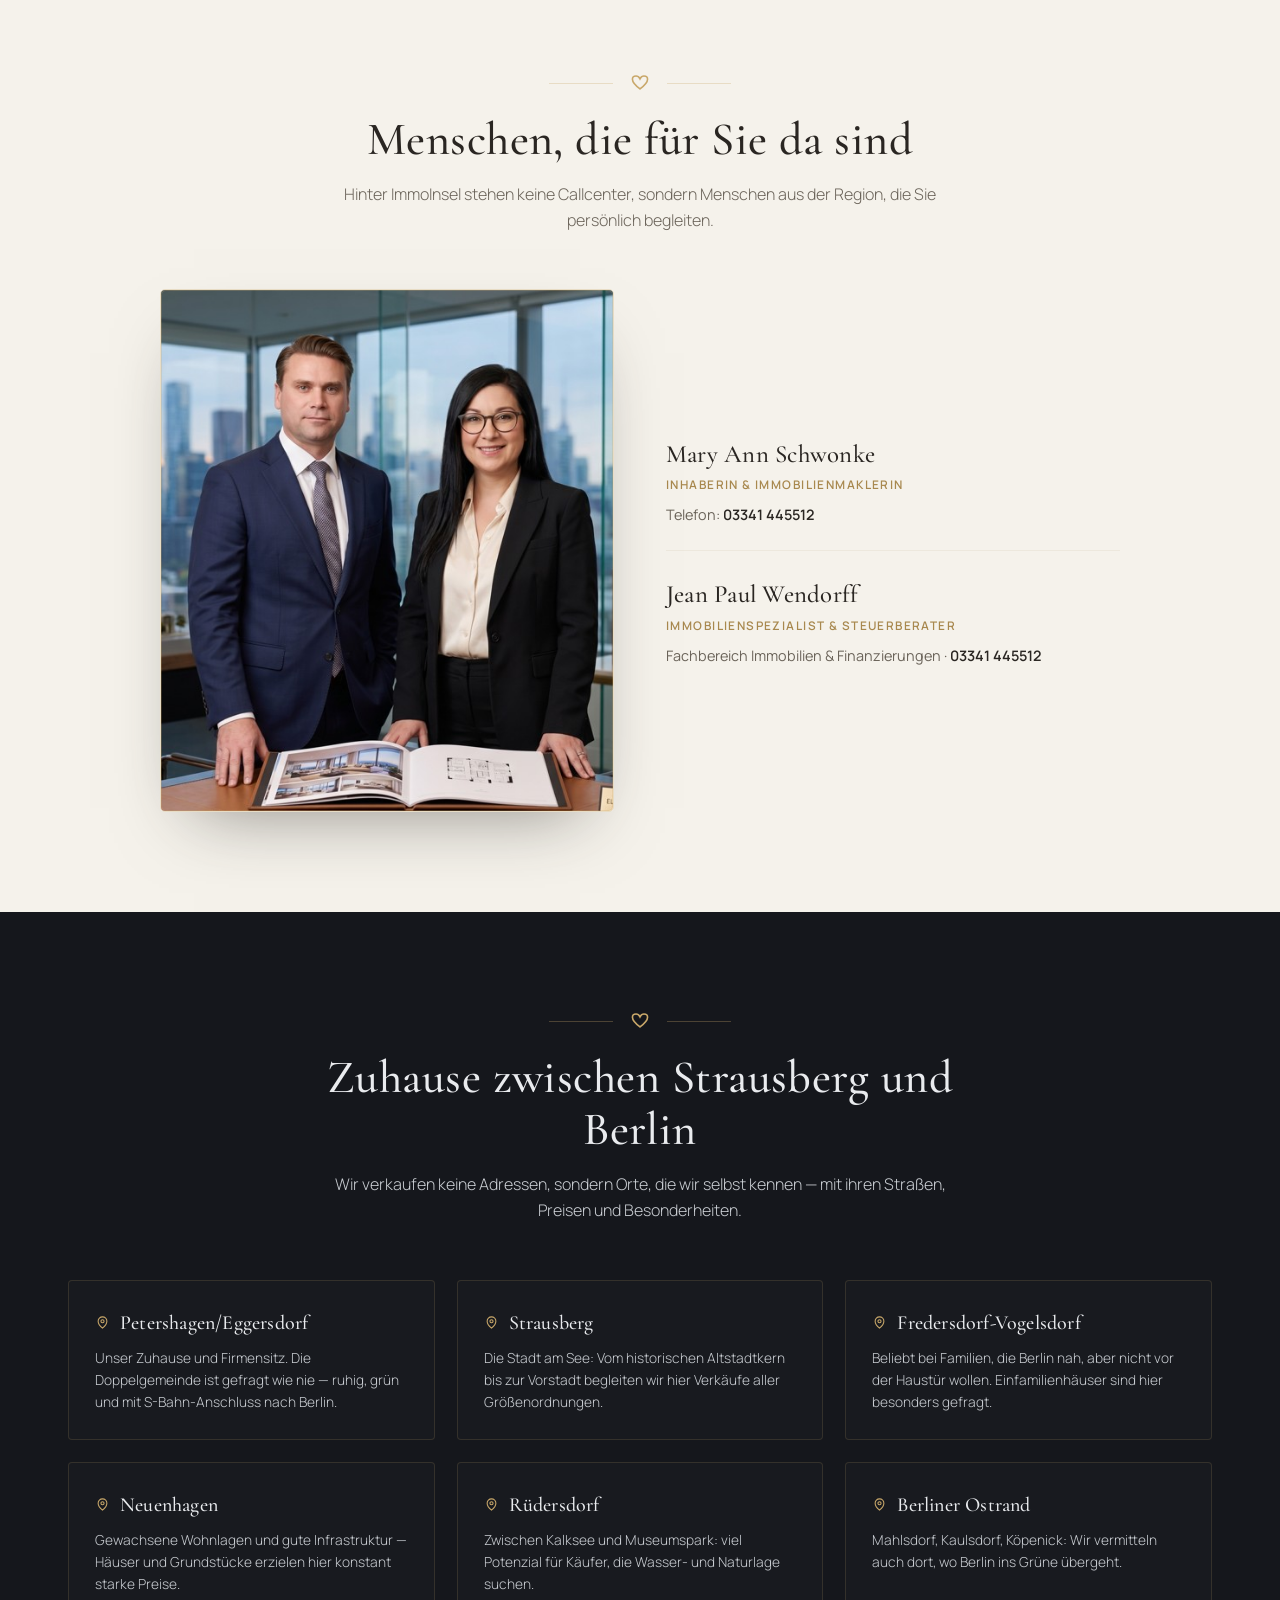
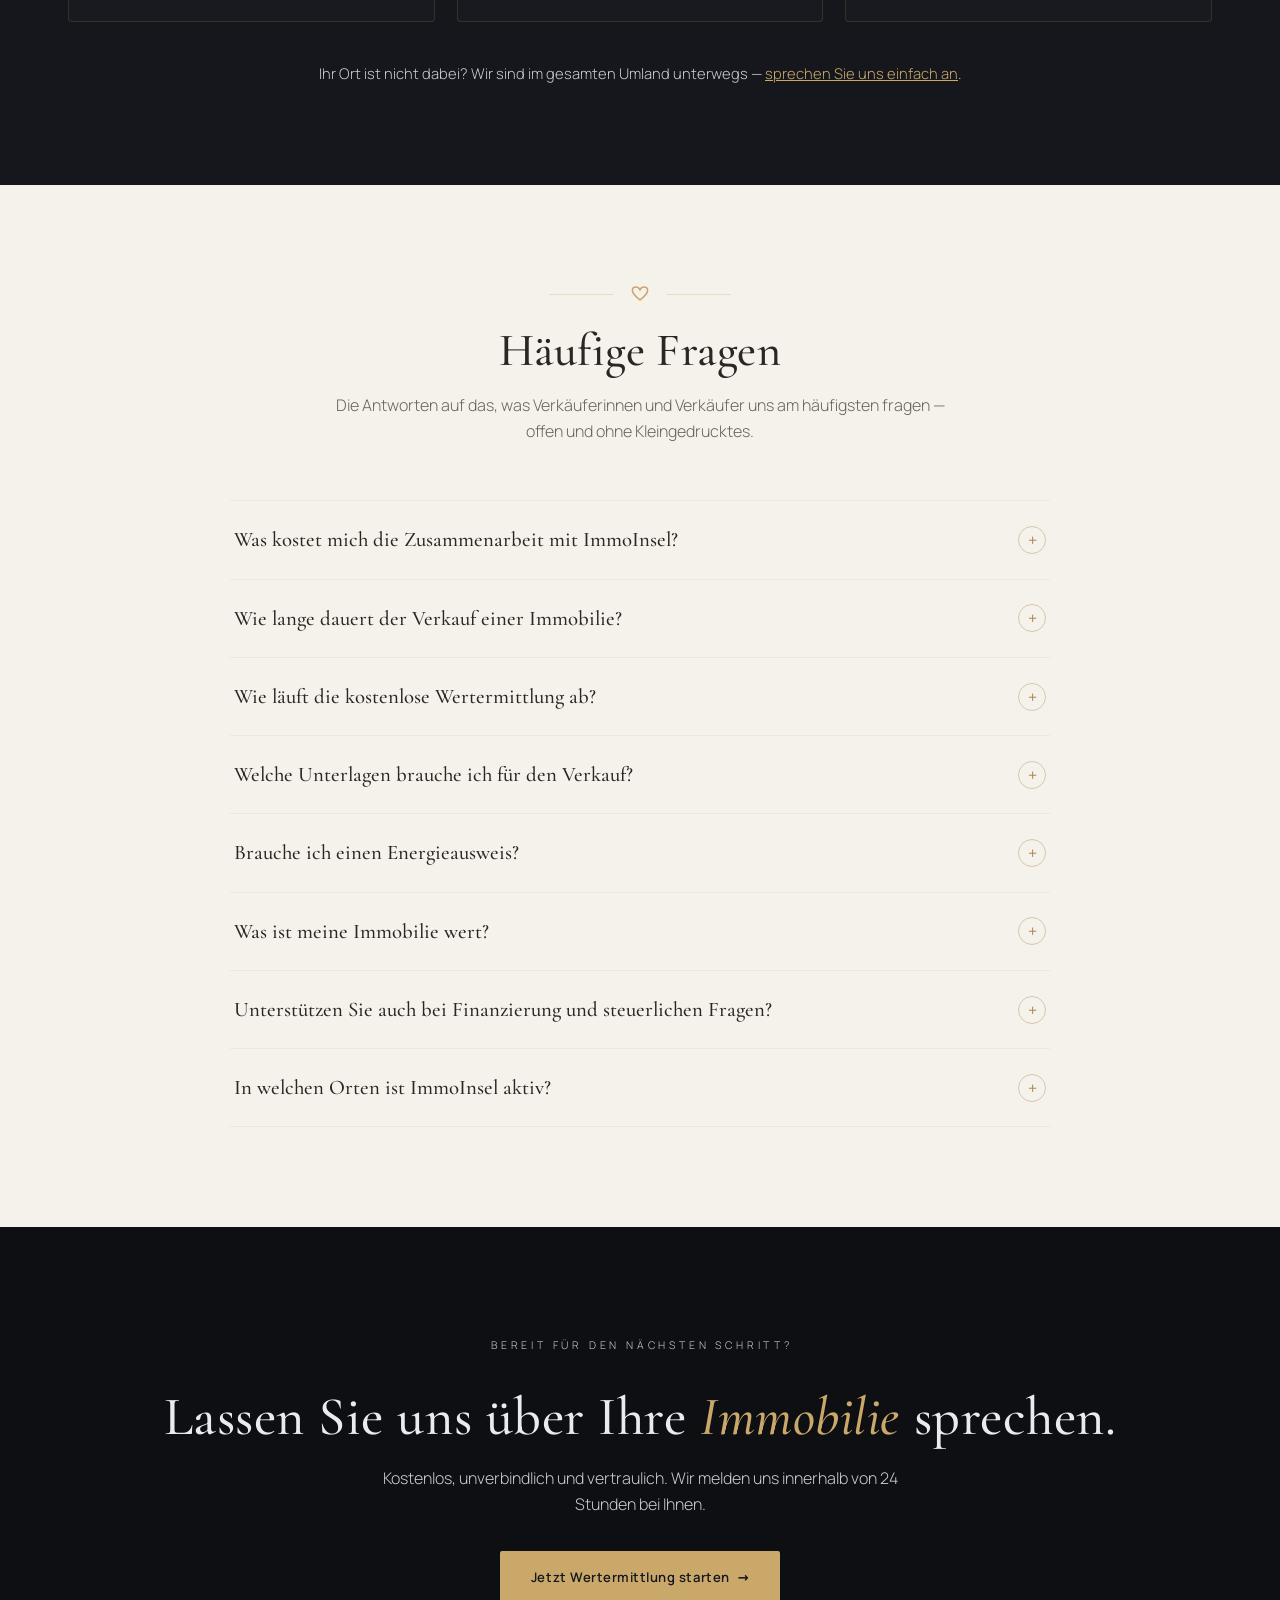
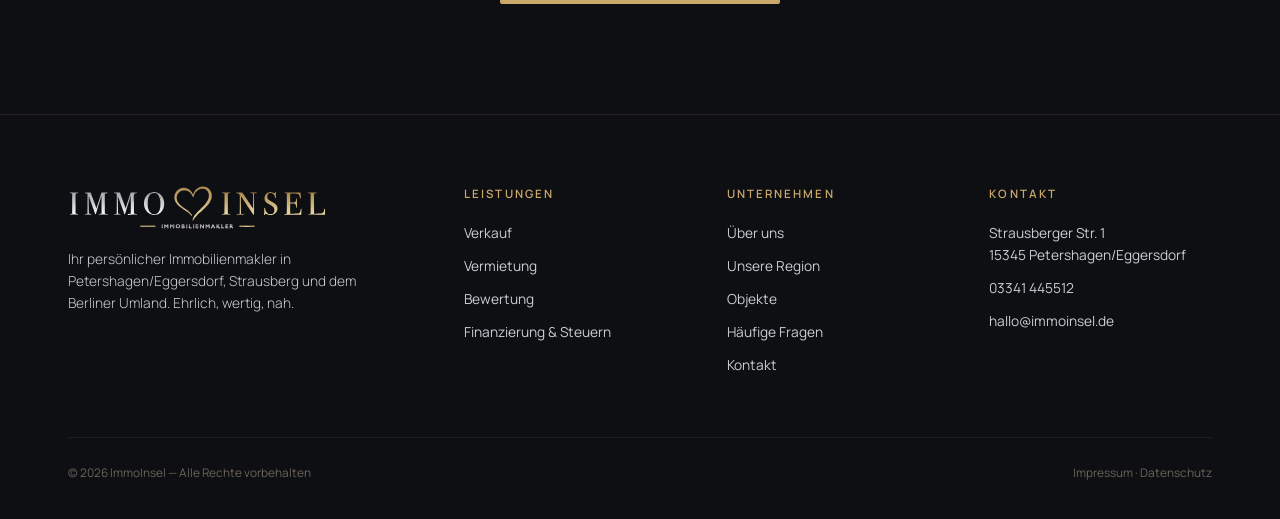
==== commit 8bcabac7: "Offizielles Logo-Kit (kit2 FINAL) eingebaut - Header/Footer: echtes Logo-SVG statt nachgebautem Schr" ====
--- a/index.html
+++ b/index.html
@@ -6,7 +6,7 @@
   <title>ImmoInsel · Immobilienmakler in Petershagen/Eggersdorf, Strausberg &amp; Umland</title>
   <meta name="description" content="ImmoInsel – Mary Ann Schwonke, Ihr persönlicher Immobilienmakler in Petershagen/Eggersdorf, Strausberg und dem Berliner Umland. Kostenlose Wertermittlung, ehrliche Beratung und ein Verkauf, der sich richtig anfühlt." />
   <meta name="theme-color" content="#15171C" />
-  <link rel="canonical" href="https://www.immoinsel.de/" />
+  <link rel="canonical" href="https://immoinsel.haase-vbg.de/" />
 
   <!-- Open Graph / Social -->
   <meta property="og:type" content="website" />
@@ -14,14 +14,14 @@
   <meta property="og:site_name" content="ImmoInsel" />
   <meta property="og:title" content="ImmoInsel · Immobilienmakler für die Region" />
   <meta property="og:description" content="Kostenlose Wertermittlung, ehrliche Beratung und ein Verkauf, der sich richtig anfühlt. Verkaufen Sie dort, wo Ihre Immobilie zuhause ist." />
-  <meta property="og:url" content="https://www.immoinsel.de/" />
-  <meta property="og:image" content="https://www.immoinsel.de/img/og-image.jpg" />
+  <meta property="og:url" content="https://immoinsel.haase-vbg.de/" />
+  <meta property="og:image" content="https://immoinsel.haase-vbg.de/img/og-image.jpg" />
   <meta property="og:image:width" content="1200" />
   <meta property="og:image:height" content="630" />
   <meta name="twitter:card" content="summary_large_image" />
   <meta name="twitter:title" content="ImmoInsel · Immobilienmakler für die Region" />
   <meta name="twitter:description" content="Kostenlose Wertermittlung und ehrliche Beratung – verkaufen Sie dort, wo Ihre Immobilie zuhause ist." />
-  <meta name="twitter:image" content="https://www.immoinsel.de/img/og-image.jpg" />
+  <meta name="twitter:image" content="https://immoinsel.haase-vbg.de/img/og-image.jpg" />
 
   <!-- RealEstateAgent strukturierte Daten (Beispieldaten – bitte anpassen) -->
   <script type="application/ld+json">
@@ -29,8 +29,8 @@
     "@context": "https://schema.org",
     "@type": "RealEstateAgent",
     "name": "ImmoInsel – Mary Ann Schwonke",
-    "image": "https://www.immoinsel.de/img/og-image.jpg",
-    "url": "https://www.immoinsel.de/",
+    "image": "https://immoinsel.haase-vbg.de/img/og-image.jpg",
+    "url": "https://immoinsel.haase-vbg.de/",
     "telephone": "+49 3341 445512",
     "email": "hallo@immoinsel.de",
     "priceRange": "€€€",
@@ -104,6 +104,7 @@
   <link rel="icon" href="favicon.ico" sizes="any" />
   <link rel="icon" type="image/svg+xml" href="img/favicon.svg" />
   <link rel="apple-touch-icon" href="img/favicon-180.png" />
+  <link rel="manifest" href="site.webmanifest" />
 
   <!-- Schriften lokal gehostet (DSGVO) -->
   <link rel="stylesheet" href="css/fonts.css" />
@@ -114,12 +115,7 @@
 <header id="siteHeader">
   <div class="wrap nav">
     <a href="#top" class="mark" aria-label="ImmoInsel Startseite">
-      <span class="mark-row">
-        <span class="mark-immo">IMMO</span>
-        <svg class="mark-heart" viewBox="0 0 100 90" aria-hidden="true"><path d="M50 78 C20 55 8 38 8 24 C8 12 18 6 28 6 C38 6 46 14 50 22 C54 14 62 6 72 6 C82 6 92 12 92 24 C92 38 80 55 50 78 Z"/></svg>
-        <span class="mark-insel">INSEL</span>
-      </span>
-      <span class="mark-eyebrow">Immobilienmakler</span>
+      <img class="logo-img" src="img/logo.svg" alt="ImmoInsel – Immobilienmakler" width="288" height="50" />
     </a>
 
     <button class="burger" id="burger" aria-expanded="false" aria-controls="navPanel" aria-label="Menü öffnen" type="button">
@@ -502,14 +498,7 @@
   <div class="wrap">
     <div class="foot-grid">
       <div class="foot-col">
-        <span class="mark">
-          <span class="mark-row" style="font-size:1.4rem">
-            <span class="mark-immo">IMMO</span>
-            <svg class="mark-heart" viewBox="0 0 100 90" aria-hidden="true"><path d="M50 78 C20 55 8 38 8 24 C8 12 18 6 28 6 C38 6 46 14 50 22 C54 14 62 6 72 6 C82 6 92 12 92 24 C92 38 80 55 50 78 Z"/></svg>
-            <span class="mark-insel">INSEL</span>
-          </span>
-          <span class="mark-eyebrow">Immobilienmakler</span>
-        </span>
+        <img class="logo-img logo-foot" src="img/logo.svg" alt="ImmoInsel – Immobilienmakler" width="260" height="45" />
         <p>Ihr persönlicher Immobilienmakler in Petershagen/Eggersdorf, Strausberg und dem Berliner Umland. Ehrlich, wertig, nah.</p>
       </div>
       <div class="foot-col"><h4>Leistungen</h4><a href="#leistungen">Verkauf</a><a href="#leistungen">Vermietung</a><a href="#bewertung">Bewertung</a><a href="#leistungen">Finanzierung &amp; Steuern</a></div>
--- a/css/style.css
+++ b/css/style.css
@@ -17,6 +17,10 @@
 .wrap{max-width:1200px;margin:0 auto;padding:0 28px}
 a{color:inherit;text-decoration:none}
 img{max-width:100%;display:block}
+
+/* Logo (offizielles Kit) */
+.logo-img{height:50px;width:auto;display:block}
+.logo-foot{height:45px}
 
 /* Wordmark */
 .mark{display:inline-flex;flex-direction:column;align-items:center;line-height:1}
@@ -272,6 +276,7 @@
   .trust-grid,.listings,.process,.team,.chips,.foot-grid,.services,.region-grid{grid-template-columns:1fr}
   .wrap{padding:0 20px}.hero h1{font-size:2.4rem}
   .faq-item summary{font-size:1.12rem}
+  .logo-img{height:42px}
 }
 @media (prefers-reduced-motion:reduce){*{animation:none!important;transition:none!important;scroll-behavior:auto!important}}
 :focus-visible{outline:2px solid var(--gold);outline-offset:3px}
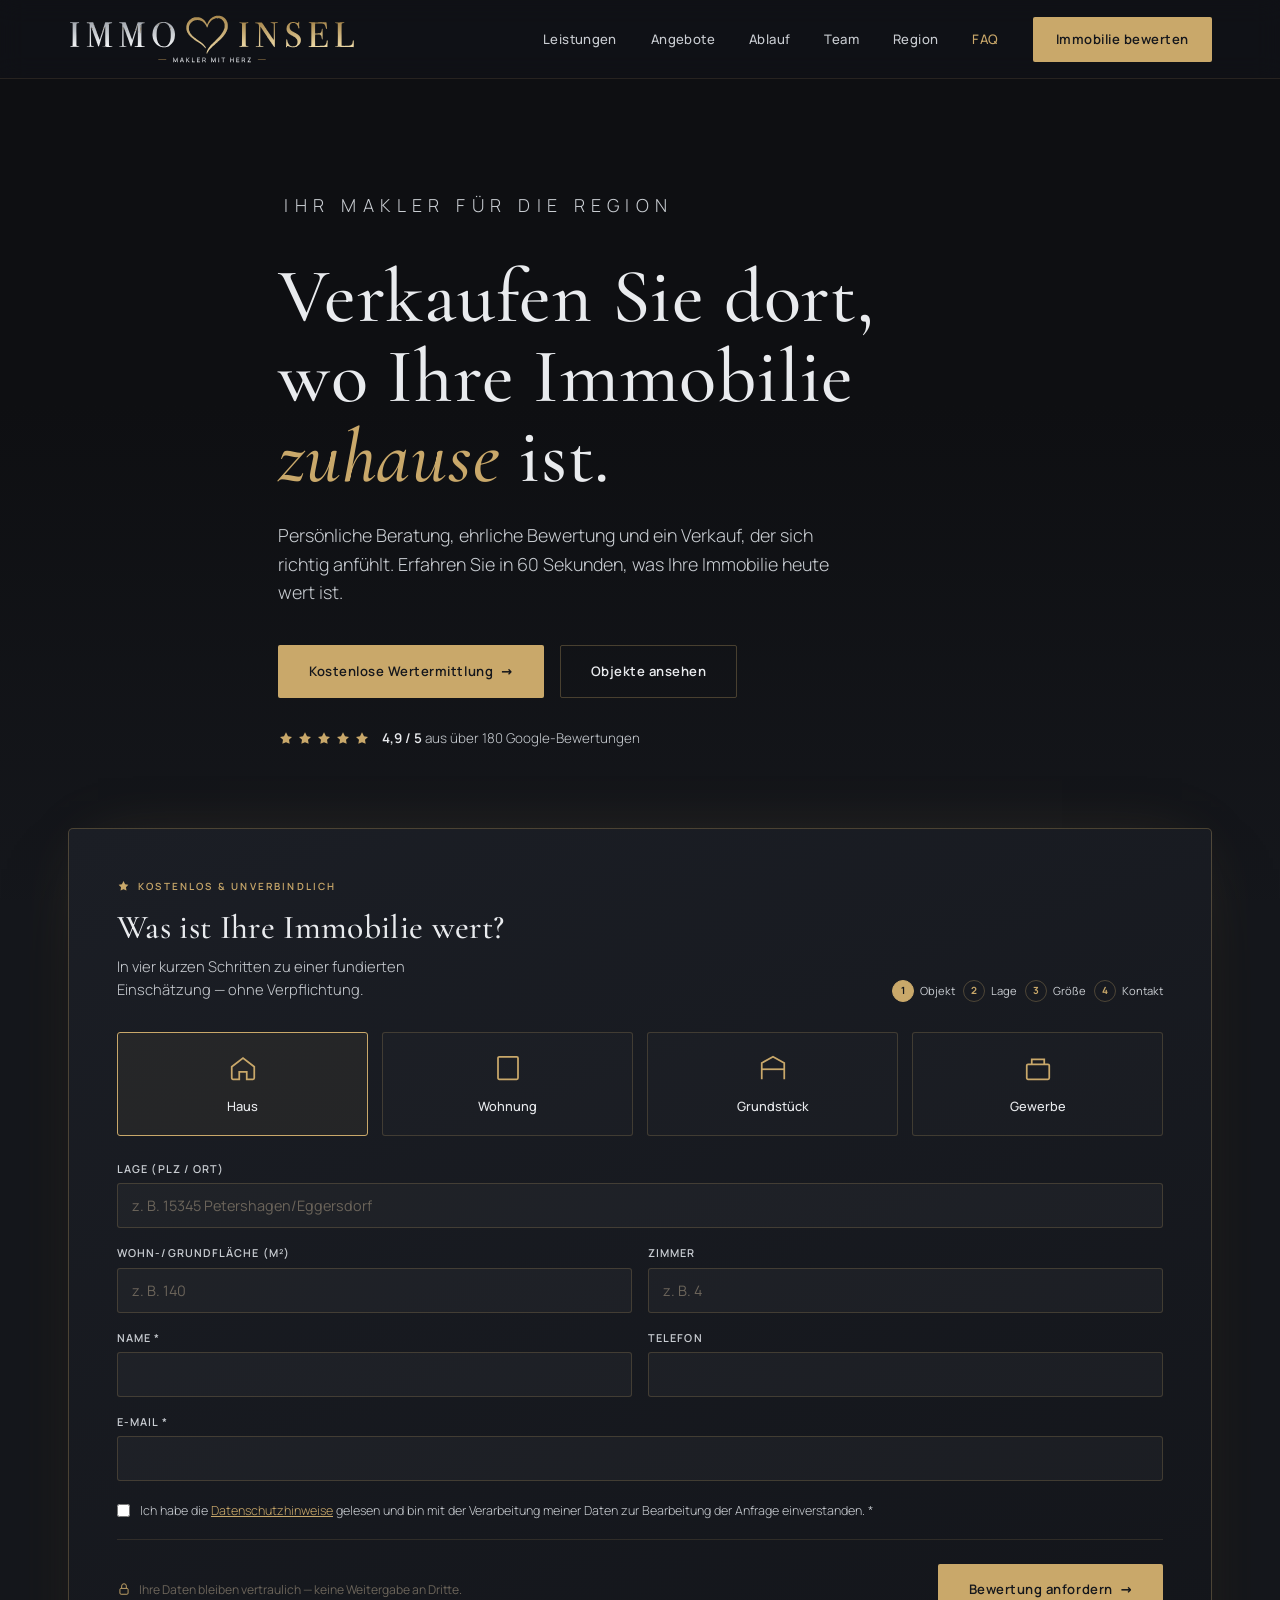
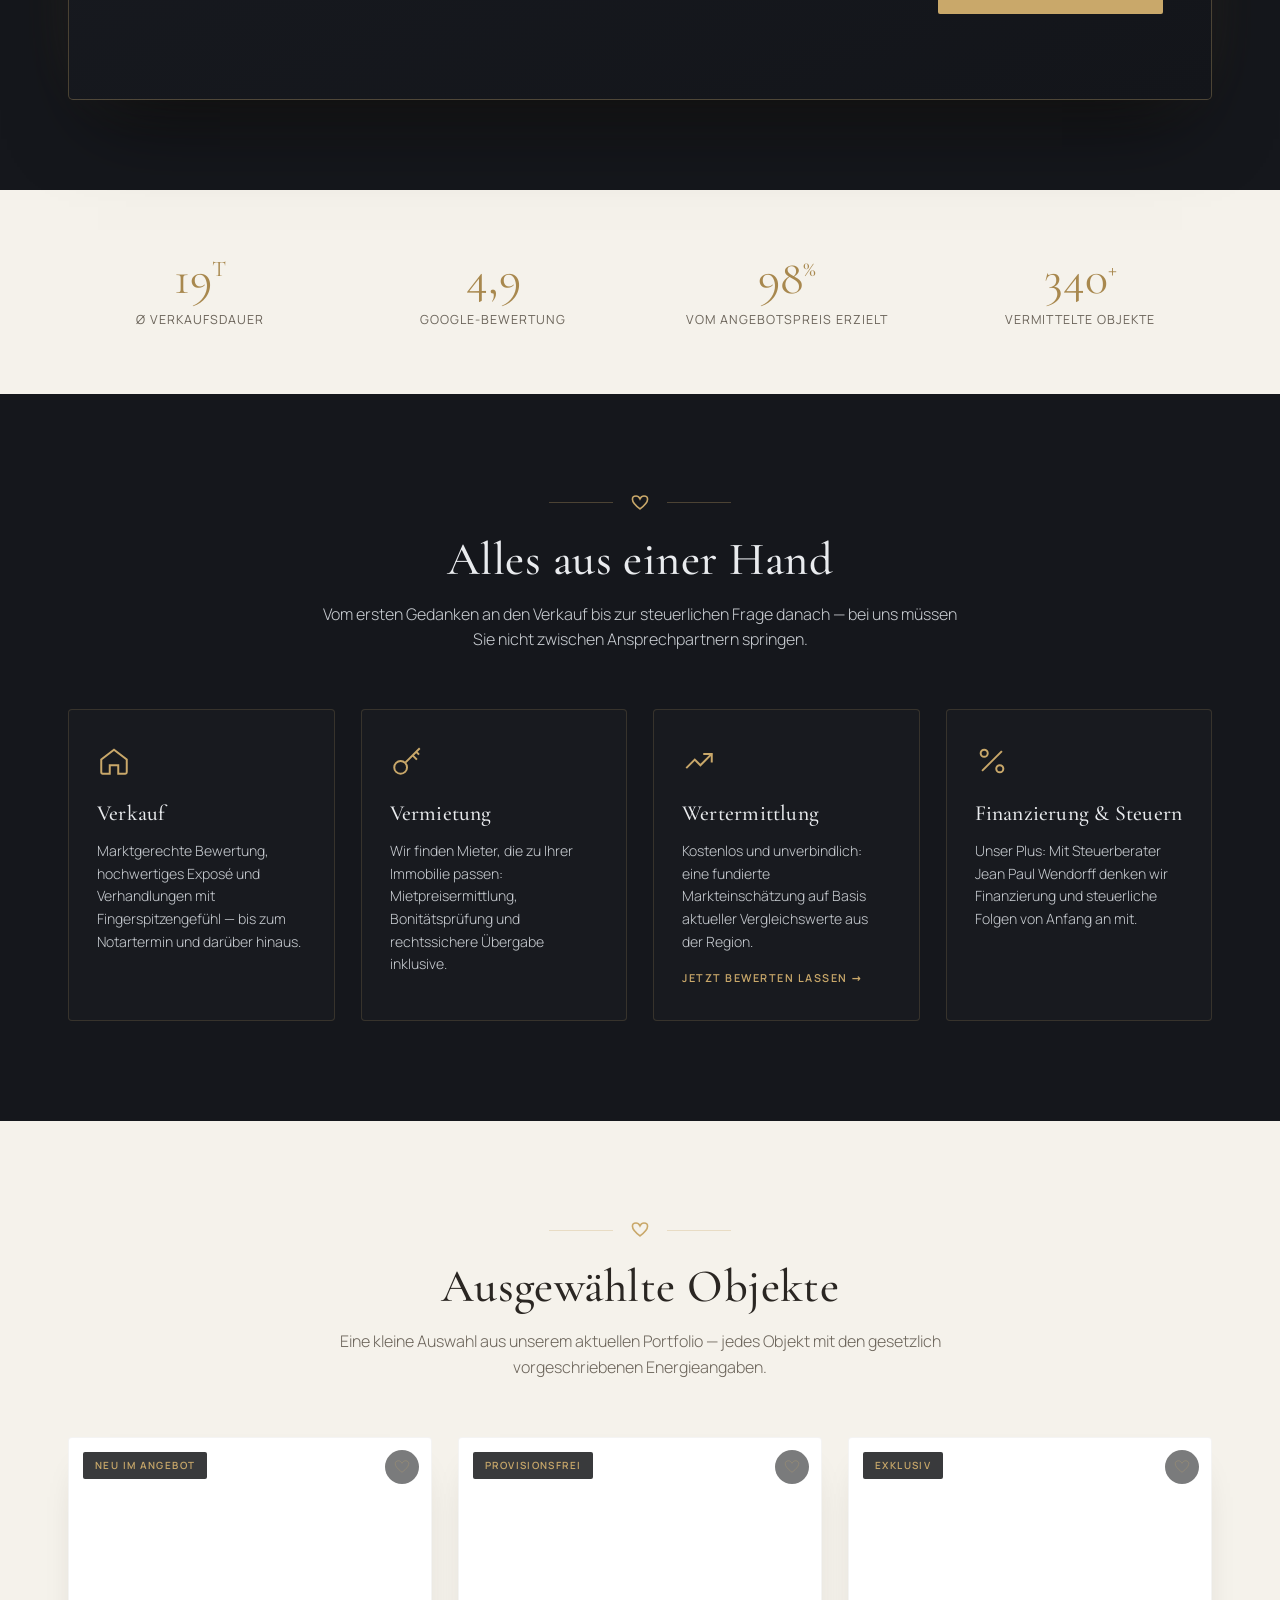
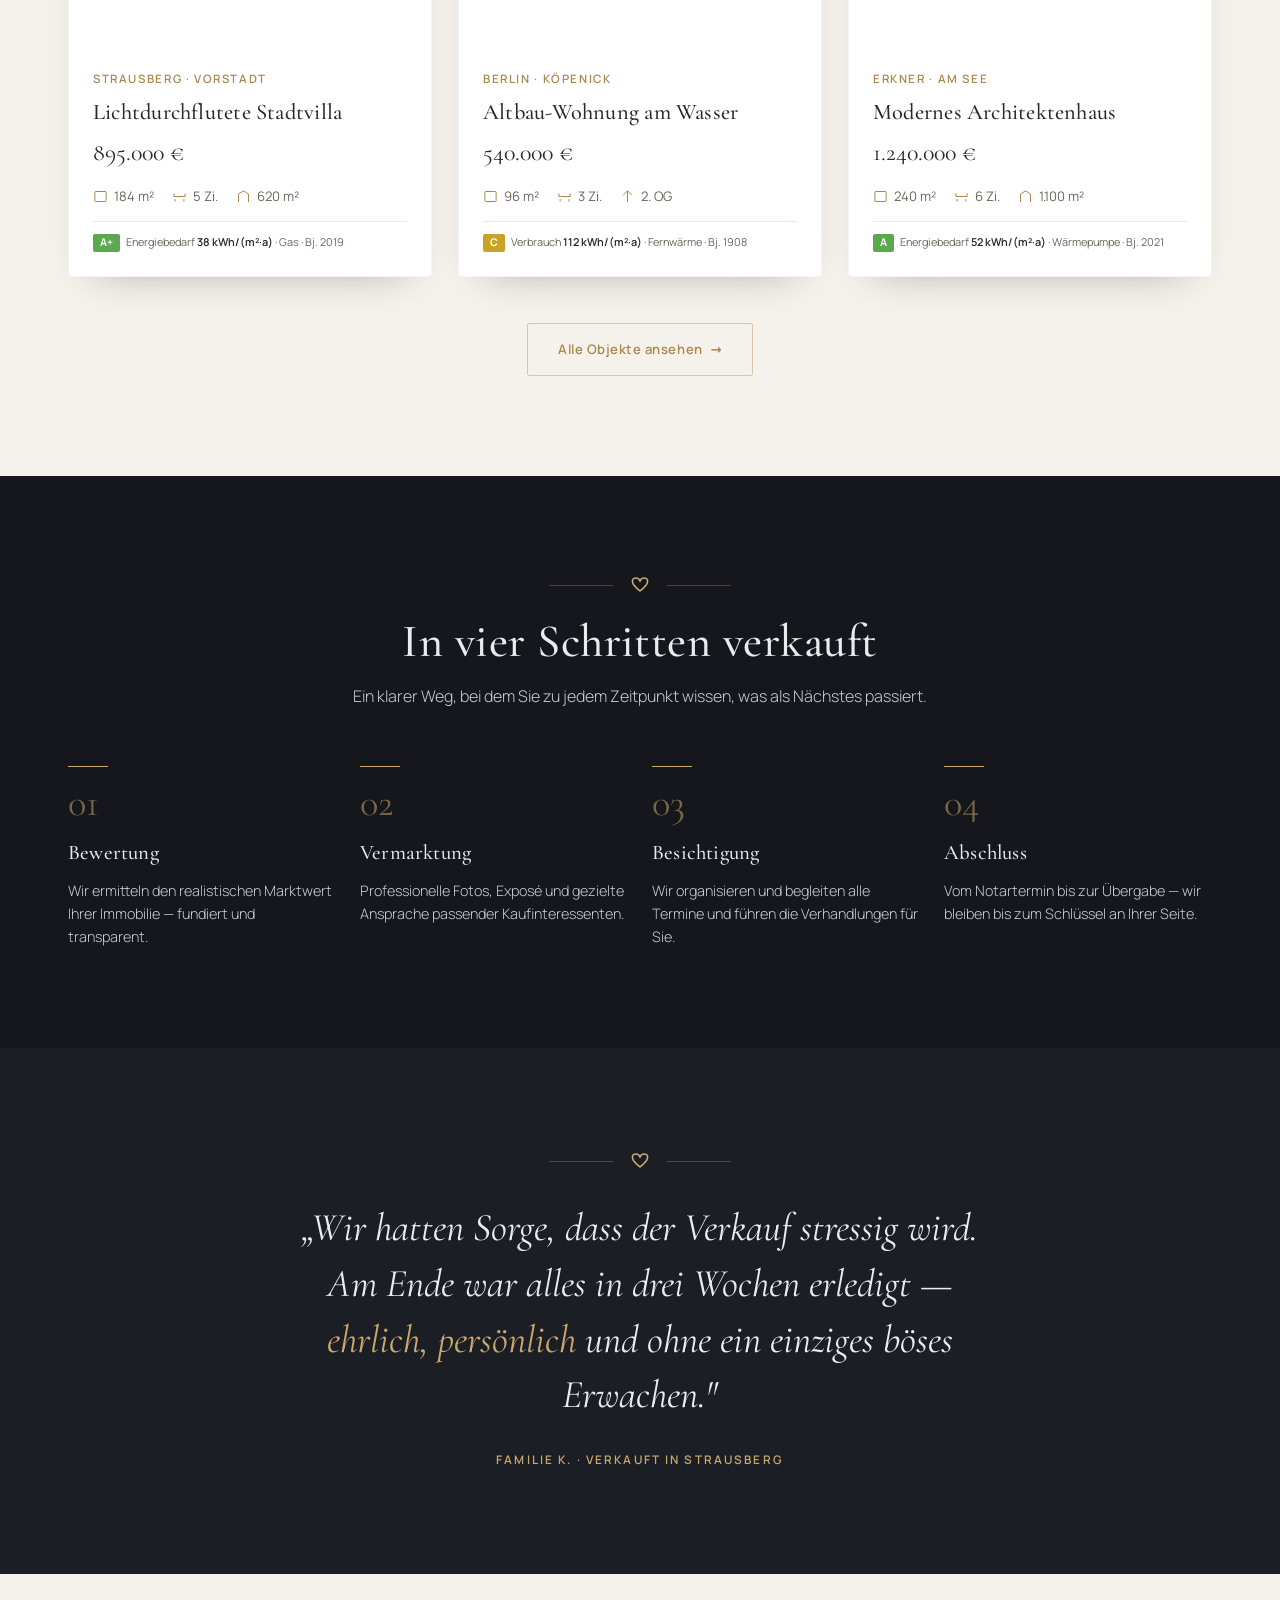
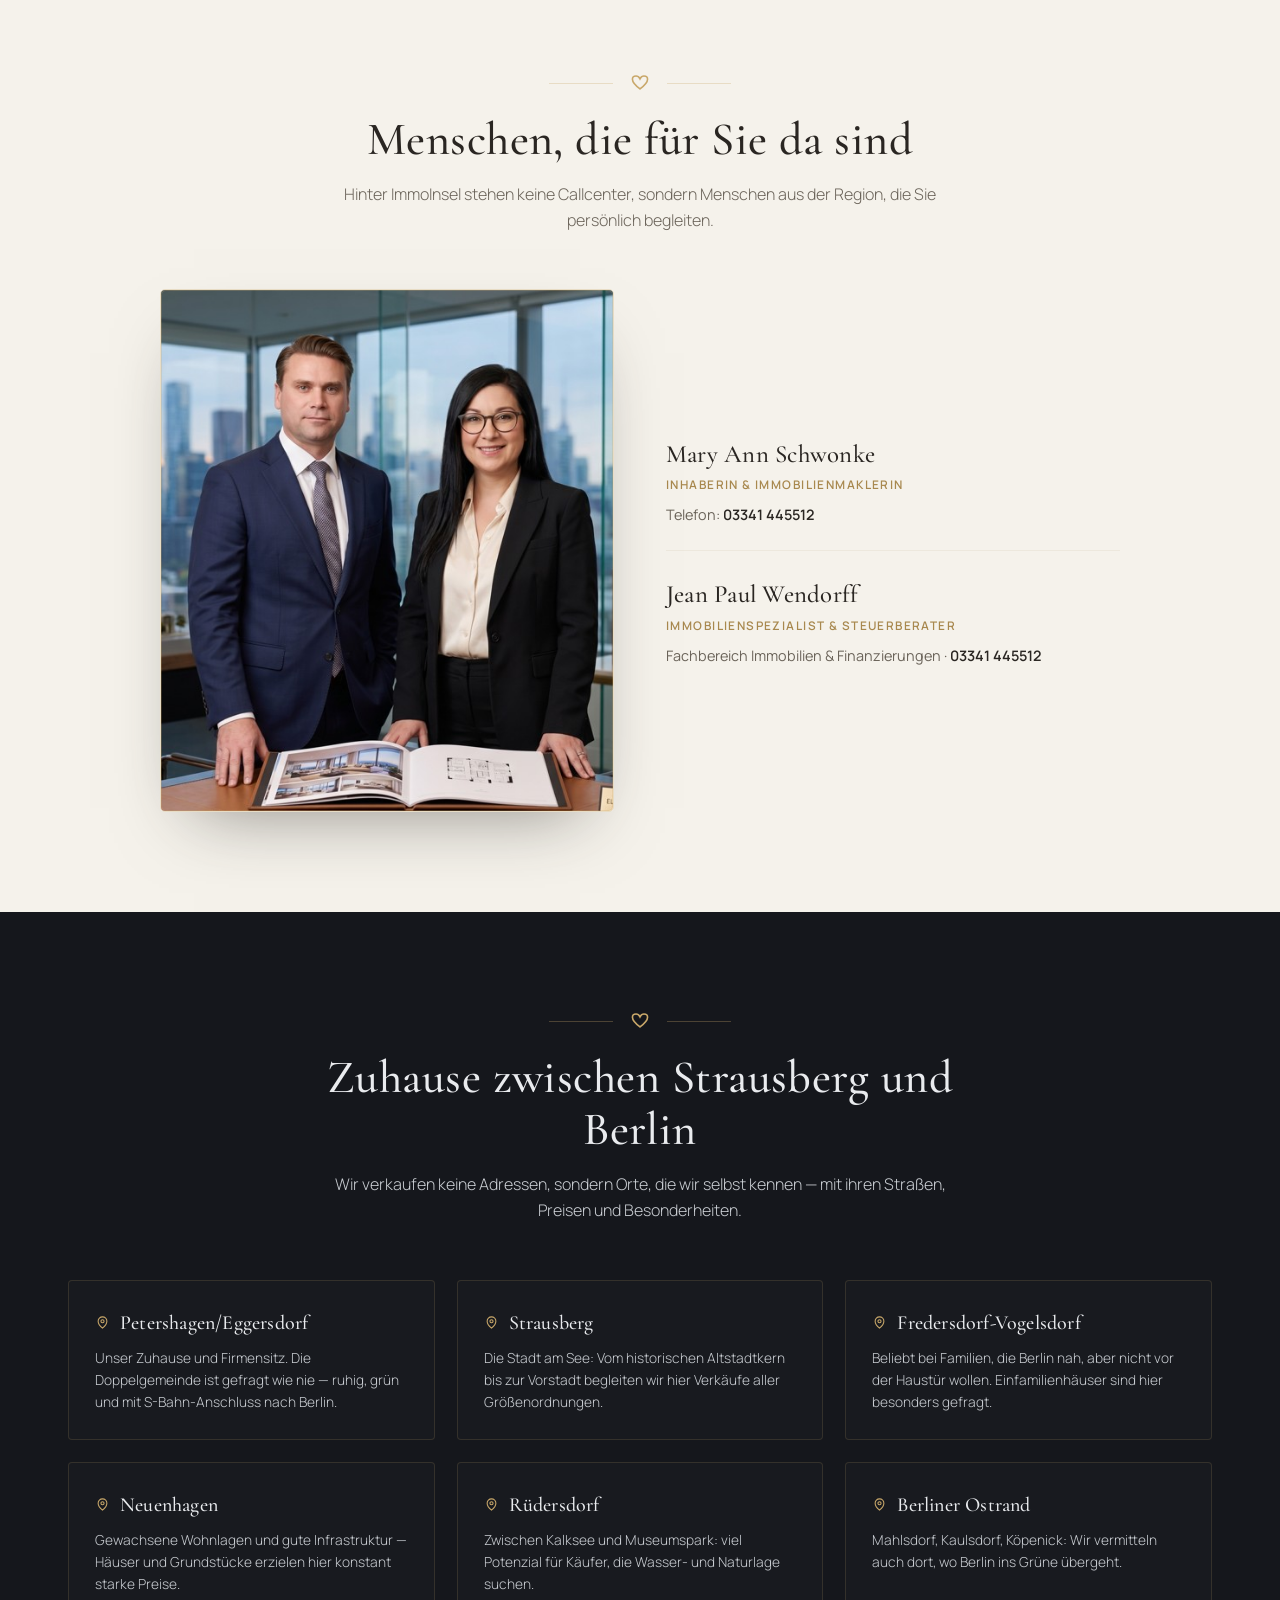
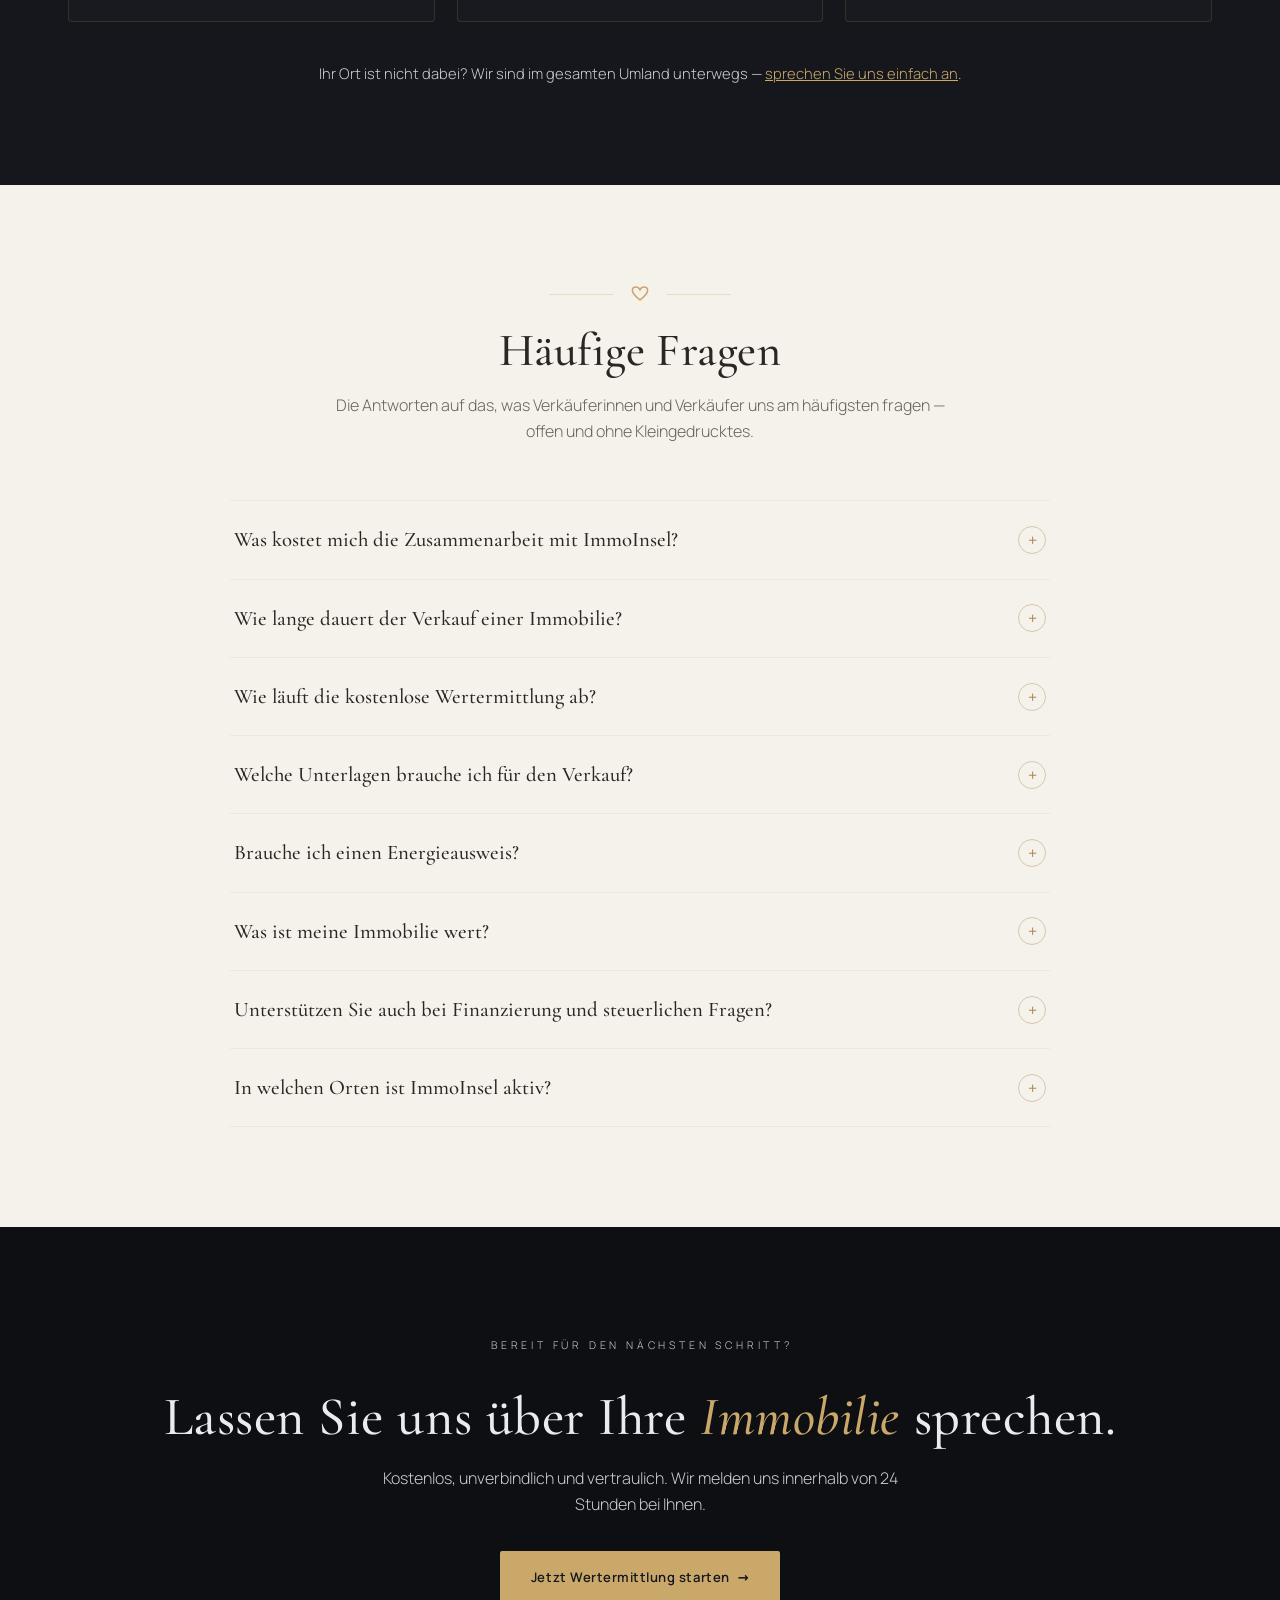
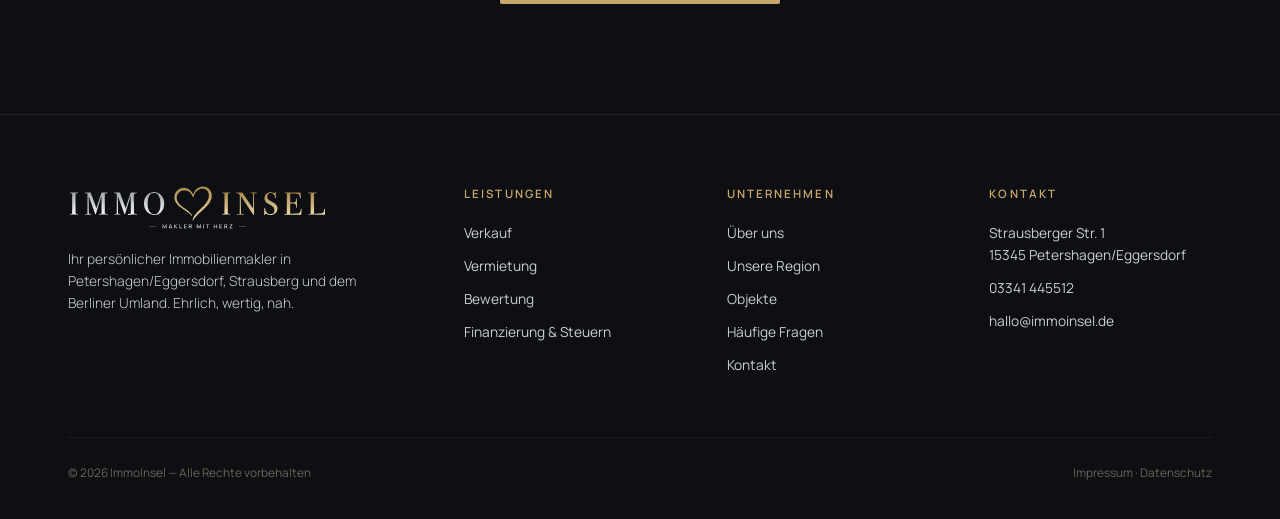
==== commit dbe2c81d: "OG-Bild und Alt-Texte auf Kit 3 (Makler mit Herz) nachgezogen" ====
--- a/index.html
+++ b/index.html
@@ -115,7 +115,7 @@
 <header id="siteHeader">
   <div class="wrap nav">
     <a href="#top" class="mark" aria-label="ImmoInsel Startseite">
-      <img class="logo-img" src="img/logo.svg" alt="ImmoInsel – Immobilienmakler" width="288" height="50" />
+      <img class="logo-img" src="img/logo.svg" alt="ImmoInsel – Makler mit Herz" width="288" height="50" />
     </a>
 
     <button class="burger" id="burger" aria-expanded="false" aria-controls="navPanel" aria-label="Menü öffnen" type="button">
@@ -498,7 +498,7 @@
   <div class="wrap">
     <div class="foot-grid">
       <div class="foot-col">
-        <img class="logo-img logo-foot" src="img/logo.svg" alt="ImmoInsel – Immobilienmakler" width="260" height="45" />
+        <img class="logo-img logo-foot" src="img/logo.svg" alt="ImmoInsel – Makler mit Herz" width="260" height="45" />
         <p>Ihr persönlicher Immobilienmakler in Petershagen/Eggersdorf, Strausberg und dem Berliner Umland. Ehrlich, wertig, nah.</p>
       </div>
       <div class="foot-col"><h4>Leistungen</h4><a href="#leistungen">Verkauf</a><a href="#leistungen">Vermietung</a><a href="#bewertung">Bewertung</a><a href="#leistungen">Finanzierung &amp; Steuern</a></div>
